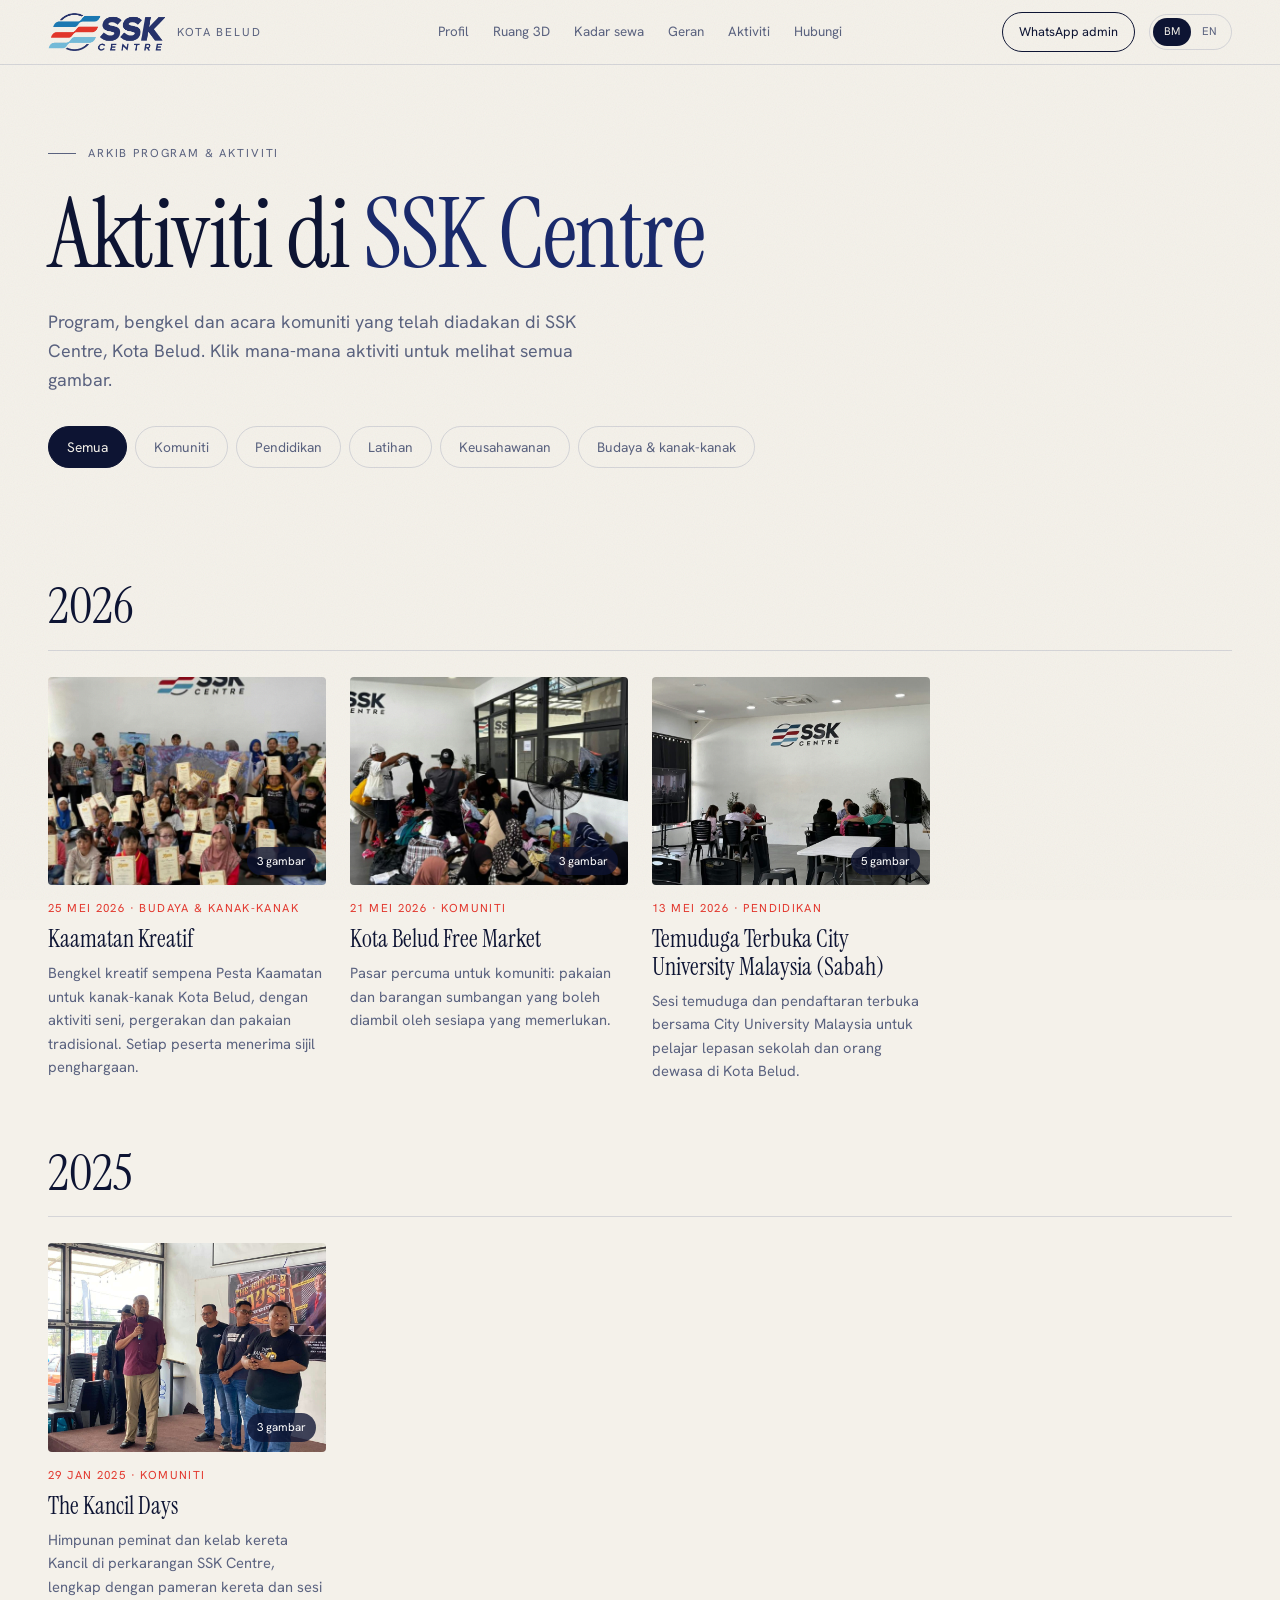
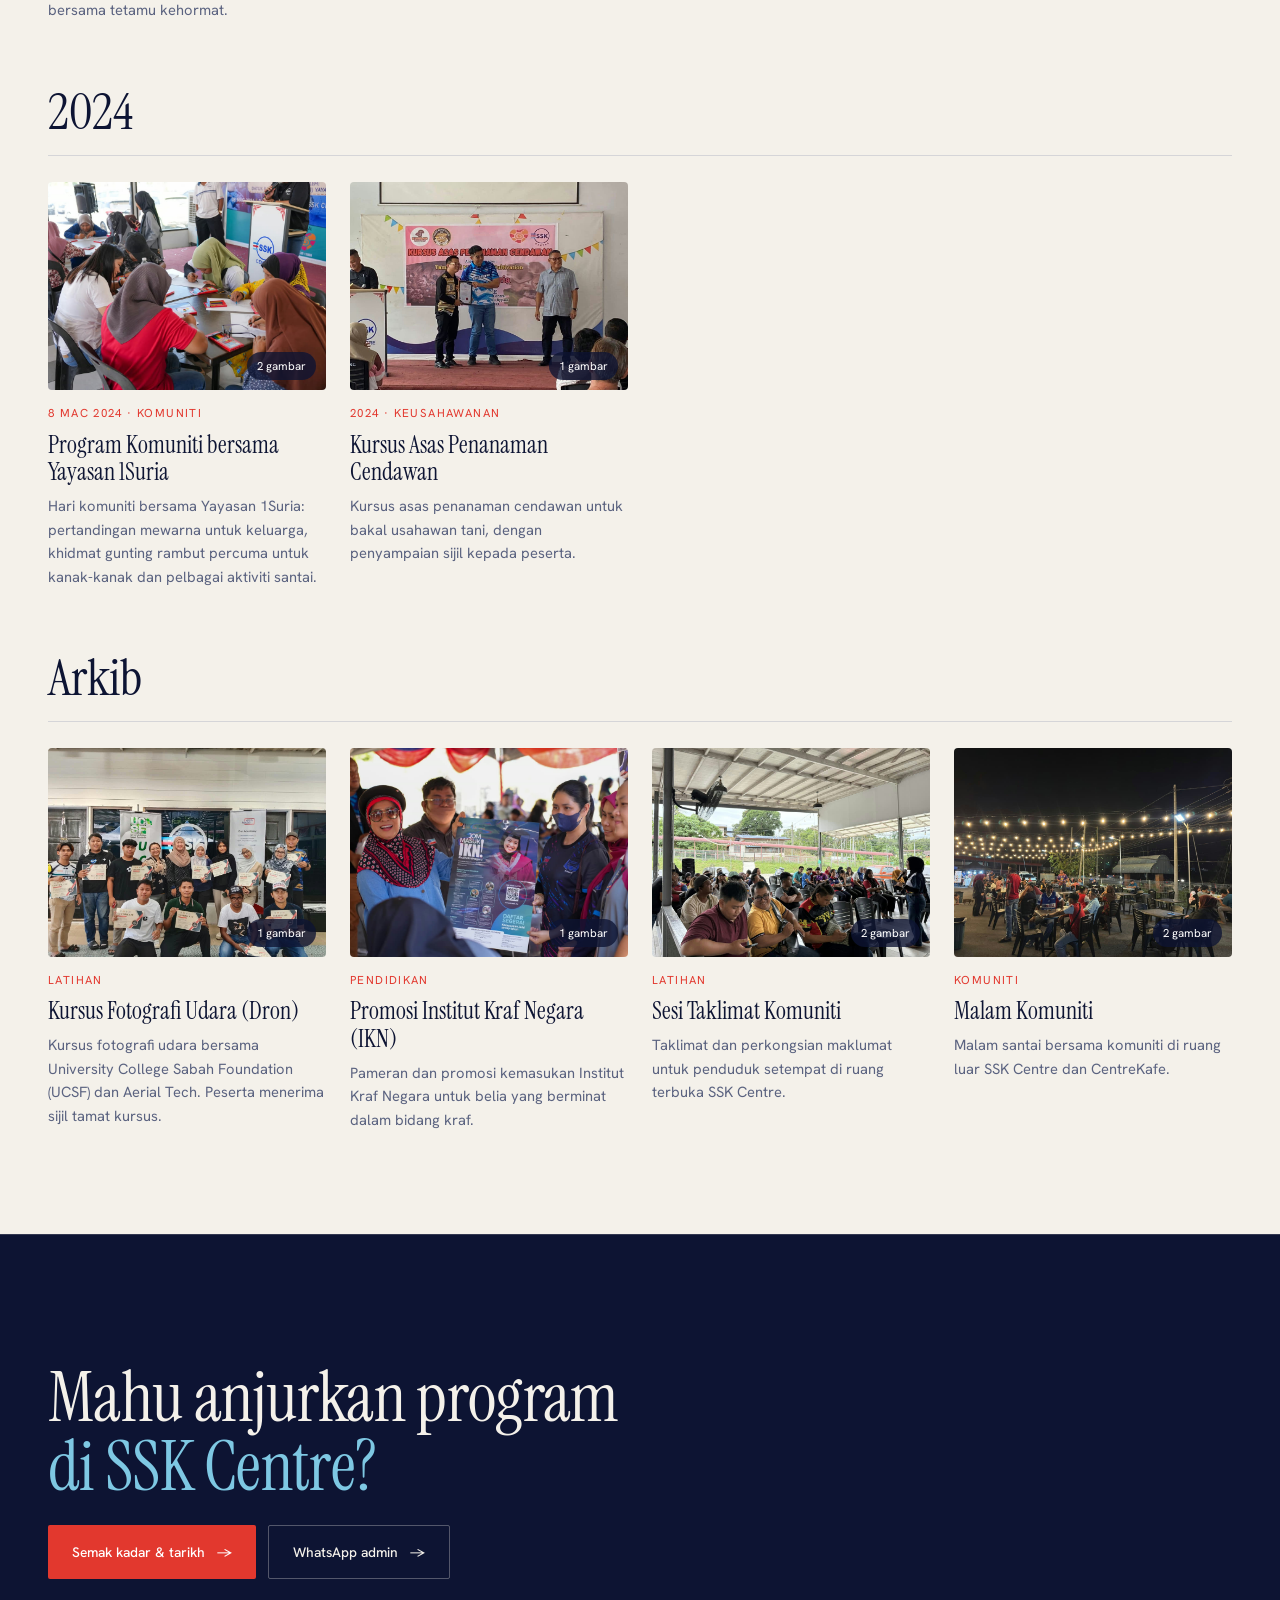
==== aktiviti.html @ 61166146 "Add SSKC profile as main screen and activities page Home page now opens with the SSK Centre profile " ====
<!DOCTYPE html>
<html lang="ms">
<head>
<meta charset="UTF-8">
<meta name="viewport" content="width=device-width, initial-scale=1.0">
<title>Aktiviti | SSK Centre Kota Belud</title>
<meta name="description" content="Program dan aktiviti yang telah diadakan di SSK Centre, Kota Belud: bengkel, kursus, program komuniti, pendidikan dan budaya.">
<link rel="icon" href="assets/logo-ssk-centre.png">
<link rel="preconnect" href="https://fonts.googleapis.com">
<link rel="preconnect" href="https://fonts.gstatic.com" crossorigin>
<link href="https://fonts.googleapis.com/css2?family=Instrument+Serif&family=Hanken+Grotesk:wght@300..700&display=swap" rel="stylesheet">
<link rel="stylesheet" href="css/site.css">
<link rel="stylesheet" href="css/sections.css">
<link rel="stylesheet" href="css/profil.css">
</head>
<body class="page-akt">

<header class="nav solid">
  <a class="brand" href="index.html" aria-label="SSK Centre, Kota Belud">
    <span class="logo-crop logo-ssk"><img src="assets/logo-ssk-centre.png" alt="SSK Centre"></span>
    <span class="brand-sub">Kota Belud</span>
  </a>
  <nav class="nav-links" id="navLinks" aria-label="Utama">
    <a href="index.html#profil" data-i18n="n0">Profil</a>
    <a href="index.html#ruang" data-i18n="n6">Ruang 3D</a>
    <a href="index.html#kadar" data-i18n="n1">Kadar sewa</a>
    <a href="index.html#geran" data-i18n="n2">Geran</a>
    <a href="aktiviti.html" aria-current="page" data-i18n="n7">Aktiviti</a>
    <a href="index.html#hubungi" data-i18n="n5">Hubungi</a>
  </nav>
  <div class="nav-r">
    <button class="menu-btn" id="menuBtn" aria-expanded="false" aria-controls="navLinks" aria-label="Menu"><i></i><i></i></button>
    <a class="nav-cta" href="https://wa.me/601121406450" target="_blank" rel="noopener" data-i18n="navcta">WhatsApp admin</a>
    <div class="lang" role="group" aria-label="Bahasa / Language">
      <button data-lang="ms" aria-pressed="true">BM</button>
      <button data-lang="en" aria-pressed="false">EN</button>
    </div>
  </div>
</header>

<main class="content akt-page">
  <section class="akt-hero">
    <p class="eyebrow" data-i18n="aEye">Arkib program &amp; aktiviti</p>
    <h1 class="pf-title akt-title" data-i18n-html="aH">Aktiviti di <em>SSK Centre</em></h1>
    <p class="pf-lead" data-i18n="aLead">Program, bengkel dan acara komuniti yang telah diadakan di SSK Centre, Kota Belud. Klik mana-mana aktiviti untuk melihat semua gambar.</p>
    <div class="akt-filter" role="group" aria-label="Kategori" id="aktFilter"></div>
  </section>
  <div class="akt-list" id="aktList"></div>
  <section class="sec sec-navy akt-cta">
    <div class="sec-in">
      <h2 class="h2" data-i18n-html="aCtaH">Mahu anjurkan program<br><em>di SSK Centre?</em></h2>
      <div class="btns">
        <a class="btn btn-red" href="index.html#kadar"><span data-i18n="aCta1">Semak kadar &amp; tarikh</span> <span class="arr">→</span></a>
        <a class="btn btn-line" href="https://wa.me/601121406450" target="_blank" rel="noopener"><span data-i18n="navcta">WhatsApp admin</span> <span class="arr">→</span></a>
      </div>
    </div>
  </section>
  <footer class="foot akt-foot">
    <span>© 2026 SSK Centre Kota Belud</span>
    <span data-i18n="footBy">Diuruskan oleh SmartBah Technology Sdn Bhd</span>
  </footer>
</main>

<!-- photo viewer -->
<div class="lb" id="lb" role="dialog" aria-modal="true" aria-label="Gambar aktiviti" hidden>
  <button class="lb-x" id="lbX" aria-label="Tutup">✕</button>
  <button class="lb-nav lb-prev" id="lbPrev" aria-label="Gambar sebelum">←</button>
  <figure>
    <img id="lbImg" alt="">
    <figcaption><b id="lbTitle"></b><span id="lbCount"></span></figcaption>
  </figure>
  <button class="lb-nav lb-next" id="lbNext" aria-label="Gambar seterusnya">→</button>
</div>

<script src="js/aktiviti-data.js"></script>
<script src="js/aktiviti.js"></script>
</body>
</html>
---- css/site.css ----
/* =========================================================
   SSK Centre — scroll tour prototype
   Pattern refs: fizzi-3d-soda (sticky scene + scrubbed scroll),
   basement-scrollytelling (pinned chapters)
   ========================================================= */
:root{
  --_cream:#f4f1ea; --_paper:#faf8f3; --_navy:#1a2a6c; --_night:#0d1433;
  --_sky:#7ec8e3; --_blue:#1e7fc4; --_red:#e2382e; --_ink-soft:#5b6380; --_line:rgba(26,42,108,.14);
  --bg:var(--_cream); --ink:var(--_night); --ink-2:var(--_ink-soft);
  --font-display:'Instrument Serif',Georgia,serif;
  --font-body:'Hanken Grotesk',system-ui,sans-serif;
  --ease:cubic-bezier(0.76,0,0.24,1);
  --gutter:clamp(1rem,4vw,3rem);
}
*{margin:0;padding:0;box-sizing:border-box}
html{background:var(--bg)}
body{background:var(--bg);color:var(--ink);font-family:var(--font-body);line-height:1.6;overflow-x:hidden;-webkit-font-smoothing:antialiased;transition:color .6s var(--ease)}
body.night{--ink:var(--_cream);--ink-2:rgba(244,241,234,.62);--_line:rgba(244,241,234,.16)}
a{color:inherit;text-decoration:none}
em,i,cite,var,dfn{font-style:normal}
button{font:inherit;cursor:pointer;background:none;border:none;color:inherit}
:focus-visible{outline:2px solid var(--_sky);outline-offset:3px}
body::after{content:'';position:fixed;inset:0;pointer-events:none;z-index:40;opacity:.06;mix-blend-mode:multiply;
  background-image:url("data:image/svg+xml,%3Csvg xmlns='http://www.w3.org/2000/svg' width='160' height='160'%3E%3Cfilter id='n'%3E%3CfeTurbulence type='fractalNoise' baseFrequency='.9' numOctaves='2' stitchTiles='stitch'/%3E%3C/filter%3E%3Crect width='100%25' height='100%25' filter='url(%23n)'/%3E%3C/svg%3E")}

/* ---------- NAV ---------- */
.nav{position:fixed;top:0;left:0;right:0;z-index:30;display:flex;align-items:center;justify-content:space-between;padding:20px var(--gutter)}
.brand{display:flex;align-items:center;gap:12px}
.logo-crop{display:inline-block;overflow:hidden;position:relative;vertical-align:middle}
.logo-crop img{position:absolute;max-width:none;mix-blend-mode:multiply}
.logo-ssk{height:38px;width:117px}.logo-ssk img{width:130px;left:-8.5px;top:-29px}
.logo-kafe{height:44px;width:224px}.logo-kafe img{width:240px;left:-9.2px;top:-51.6px}
body.night .logo-ssk img{mix-blend-mode:normal;filter:brightness(0) invert(1)}
.brand-sub{font-size:.72rem;letter-spacing:.16em;text-transform:uppercase;color:var(--ink-2)}
.nav-r{display:flex;gap:14px;align-items:center}
.lang{display:flex;border:1px solid var(--_line);border-radius:99px;padding:3px;font-size:.7rem;letter-spacing:.1em}
.lang button{padding:5px 11px;border-radius:99px;color:var(--ink-2);transition:all .3s var(--ease)}
.lang button[aria-pressed="true"]{background:var(--ink);color:var(--bg)}
.nav-cta{font-size:.8rem;padding:9px 16px;border:1px solid var(--ink);border-radius:99px;transition:background .3s var(--ease),color .3s var(--ease)}
.nav-cta:hover{background:var(--ink);color:var(--bg)}

/* ---------- FIXED STAGE ---------- */
#stage{position:fixed;top:0;left:0;right:0;height:100vh;height:100lvh;z-index:1;contain:strict}
#scene{width:100%;height:100%;display:block}
.tip{position:fixed;z-index:5;pointer-events:none;transform:translate(-50%,-100%);background:var(--_night);color:var(--_cream);padding:6px 11px 7px;border-radius:2px;white-space:nowrap;opacity:0;transition:opacity .3s var(--ease);font-size:.95rem;font-family:var(--font-display)}
.tip.on{opacity:1}

/* brand ribbons (the three bands of the SSK logo) */
.ribbons{position:fixed;left:0;right:0;top:50%;transform:translateY(-50%);z-index:0;width:100%;height:60vh;pointer-events:none}
.ribbons path{fill:none;stroke-width:46;stroke-linecap:round;stroke-dasharray:3200;stroke-dashoffset:3200;animation:draw 2.4s var(--ease) forwards}
.ribbons path:nth-child(2){animation-delay:.15s}.ribbons path:nth-child(3){animation-delay:.3s}
@keyframes draw{to{stroke-dashoffset:0}}

/* ---------- RAIL ---------- */
.rail{position:fixed;left:var(--gutter);top:50%;transform:translateY(-50%);z-index:20;list-style:none;display:flex;flex-direction:column;gap:12px;font-size:.7rem;letter-spacing:.14em;text-transform:uppercase;color:var(--ink-2)}
.rail li{display:flex;align-items:center;gap:10px;opacity:.45;transition:opacity .4s var(--ease)}
.rail li::before{content:'';width:14px;height:1px;background:currentColor;transition:width .5s var(--ease)}
.rail li.on{opacity:1;color:var(--ink)}
.rail li.on::before{width:34px}
.rail{transition:opacity .5s var(--ease)}body.night .rail{opacity:0}

/* ---------- CHAPTERS ---------- */
main{position:relative;z-index:10}
.ch{position:relative}
.pin{position:sticky;top:0;height:100vh;height:100svh;overflow:hidden;pointer-events:none}
.pin a,.pin button{pointer-events:auto}

/* intro */
.intro{height:170vh}
.intro .pin{display:flex;flex-direction:column;justify-content:flex-end;padding:0 var(--gutter) 7vh}
.mega{font-family:var(--font-display);font-weight:400;line-height:1;letter-spacing:-.015em;font-size:clamp(3rem,9vw,9.5rem);white-space:nowrap}
.mega .w{display:inline-block;overflow:hidden;vertical-align:bottom;padding:.06em .04em .1em;margin:-.06em -.04em -.1em}
.mega .w span{display:inline-block;transform:translateY(105%);transition:transform 1.4s var(--ease)}
.loaded .mega .w span{transform:none}
.mega .w:nth-child(2) span{transition-delay:.1s}
.mega em{font-style:normal;color:var(--_navy)}
.intro-row{display:flex;justify-content:space-between;align-items:flex-end;gap:2rem;margin-top:2.4rem;opacity:0;transform:translateY(16px);transition:opacity 1s var(--ease) .5s,transform 1s var(--ease) .5s}
.loaded .intro-row{opacity:1;transform:none}
.intro-row p{max-width:28rem;color:var(--ink-2);font-size:1.02rem}
.cue{display:flex;align-items:center;gap:12px;font-size:.72rem;letter-spacing:.16em;text-transform:uppercase;color:var(--ink-2)}
.cue i{display:block;width:1px;height:48px;background:var(--ink-2);transform-origin:top;animation:cue 2.2s var(--ease) infinite}
@keyframes cue{0%{transform:scaleY(0)}50%{transform:scaleY(1);transform-origin:top}51%{transform-origin:bottom}100%{transform:scaleY(0);transform-origin:bottom}}

/* room chapters */
.room{height:260vh}
.room .pin::before,.more .pin::before{content:"";position:absolute;top:0;bottom:0;right:0;width:56%;background:linear-gradient(to right,transparent,var(--bg) 34%);opacity:var(--in,0)}
.panel{position:absolute;z-index:2;right:var(--gutter);top:50%;width:min(36rem,42vw);transform:translateY(calc(-50% + (1 - var(--in,0)) * 60px));opacity:var(--in,0)}
.idx{font-size:.74rem;letter-spacing:.18em;text-transform:uppercase;color:var(--ink-2);display:flex;gap:14px;align-items:center;margin-bottom:18px}
.idx b{font-weight:500;color:var(--_red)}
.panel h2{font-family:var(--font-display);font-weight:400;font-size:clamp(3rem,6.2vw,6.4rem);line-height:.98;letter-spacing:-.01em;margin-bottom:22px}
.panel h2 em{font-style:normal;color:var(--_navy)}
.facts{display:flex;gap:2.4rem;padding:18px 0;border-top:1px solid var(--_line);border-bottom:1px solid var(--_line);margin-bottom:20px}
.facts div{font-size:.78rem;color:var(--ink-2);letter-spacing:.04em}
.facts b{display:block;font-family:var(--font-display);font-weight:400;font-size:2.6rem;line-height:1;color:var(--ink);letter-spacing:-.005em}
.panel p{color:var(--ink-2);max-width:30rem;margin-bottom:26px}
.btn{display:inline-flex;align-items:center;gap:12px;padding:15px 24px;border-radius:2px;font-size:.86rem;font-weight:500;transition:background .3s var(--ease),transform .3s var(--ease),color .3s var(--ease)}
.btn-red{background:var(--_red);color:#fff}.btn-red:hover{background:var(--_night);transform:translateY(-1px)}
.btn-line{border:1px solid var(--_line);color:var(--ink)}.btn-line:hover{border-color:var(--ink)}
.btn .arr{transition:transform .3s var(--ease)}.btn:hover .arr{transform:translateX(4px)}
.btns{display:flex;gap:12px;flex-wrap:wrap}
/* huge ghost numeral behind each room panel */
.ghost{position:absolute;left:var(--gutter);bottom:-4vh;font-family:var(--font-display);font-size:clamp(12rem,34vw,34rem);line-height:.9;color:transparent;-webkit-text-stroke:1px var(--_line);opacity:var(--in,0);transform:translateY(calc((1 - var(--in,0)) * 80px))}

/* "dan juga" chapter */
.more{height:300vh}
.more .panel{width:min(30rem,40vw)}
#moreList{list-style:none;border-top:1px solid var(--_line)}
#moreList li{display:flex;justify-content:space-between;align-items:baseline;padding:16px 0;border-bottom:1px solid var(--_line);font-family:var(--font-display);font-size:clamp(1.6rem,2.6vw,2.4rem);line-height:1.1;color:var(--ink-2);transition:color .4s var(--ease),padding .4s var(--ease)}
#moreList li span{font-family:var(--font-body);font-size:.7rem;letter-spacing:.14em;text-transform:uppercase}
#moreList li.on{color:var(--ink);padding-left:14px}

/* final */
.final{height:200vh}
.final .pin{display:flex;flex-direction:column;justify-content:center;align-items:flex-start;padding:0 var(--gutter)}
.final .wrap{opacity:var(--in,0);transform:translateY(calc((1 - var(--in,0)) * 50px));max-width:62rem}
.final h2{font-family:var(--font-display);font-weight:400;font-size:clamp(3.4rem,10vw,10rem);line-height:.96;letter-spacing:-.015em;margin-bottom:34px}
.final h2 em{font-style:normal;color:var(--_sky)}
.final .meta{display:flex;gap:3rem;flex-wrap:wrap;margin-bottom:34px;font-size:.85rem;color:var(--ink-2)}
.final .meta b{display:block;color:var(--ink);font-weight:500;font-size:1rem}
body.night .btn-line{border-color:rgba(244,241,234,.3)}
body.night .btn-red:hover{background:var(--_cream);color:var(--_night)}

/* ---------- DESKTOP: one-screen explorer (no long scroll) ---------- */
.explorer{display:none}
body.explore .explorer{display:block;height:100vh;position:relative}
body.explore .room,body.explore .more,body.explore .rail{display:none}
body.explore .intro,body.explore .final{height:100vh}
.explorer::before{content:'';position:absolute;top:0;bottom:0;right:0;width:56%;background:linear-gradient(to right,transparent,var(--bg) 34%);opacity:var(--in,0)}
.ex-ui{position:absolute;right:var(--gutter);top:52%;width:min(36rem,42vw);z-index:2;opacity:var(--in,0);transform:translateY(calc(-50% + (1 - var(--in,0)) * 40px))}
.ex-tabs{display:flex;margin-bottom:34px;border-bottom:1px solid var(--_line)}
.ex-tabs button{padding:10px 14px 12px;font-size:.8rem;letter-spacing:.04em;color:var(--ink-2);border-bottom:2px solid transparent;margin-bottom:-1px;transition:color .3s var(--ease),border-color .3s var(--ease)}
.ex-tabs button:hover{color:var(--ink)}
.ex-tabs button.on{color:var(--ink);border-bottom-color:var(--_red)}
.ex-panels .panel{position:relative;right:auto;top:auto;width:auto;transform:none;opacity:1;display:none}
.ex-panels .panel.show{display:block;animation:panelIn .7s var(--ease)}
@keyframes panelIn{from{opacity:0;transform:translateY(18px)}}
.ex-panels #moreList li{cursor:pointer}
.ex-panels #moreList li:hover{color:var(--ink)}
.ex-nav{display:flex;align-items:center;gap:12px;margin-top:30px;font-size:.74rem;letter-spacing:.14em;color:var(--ink-2)}
.ex-nav button{width:46px;height:46px;border:1px solid var(--_line);border-radius:50%;display:grid;place-items:center;font-size:1rem;transition:border-color .3s var(--ease),background .3s var(--ease),color .3s var(--ease)}
.ex-nav button:hover{border-color:var(--ink);background:var(--ink);color:var(--bg)}
.ex-hint{margin-left:auto;text-transform:uppercase}
body.pointing{cursor:pointer}

/* ---------- AVAILABILITY CALENDAR ---------- */
.cal{position:fixed;inset:0;z-index:80;display:flex;justify-content:flex-end;visibility:hidden}
.cal.open{visibility:visible}
.cal-scrim{position:absolute;inset:0;background:rgba(13,20,51,.42);opacity:0;transition:opacity .5s var(--ease)}
.cal.open .cal-scrim{opacity:1}
.cal-sheet{position:relative;width:min(30rem,100%);height:100%;overflow-y:auto;background:var(--_paper);color:var(--_night);padding:28px clamp(18px,3vw,34px) 34px;transform:translateX(100%);transition:transform .6s var(--ease);display:flex;flex-direction:column;gap:22px;--ink:var(--_night);--ink-2:var(--_ink-soft);--_line:rgba(26,42,108,.14)}
.cal.open .cal-sheet{transform:none}
.cal-top{display:flex;justify-content:space-between;align-items:flex-start;gap:1rem}
.cal-eye{font-size:.7rem;letter-spacing:.16em;text-transform:uppercase;color:var(--_ink-soft);margin-bottom:6px}
.cal h3{font-family:var(--font-display);font-weight:400;font-size:2.4rem;line-height:1;letter-spacing:-.005em}
.cal-x{width:42px;height:42px;border:1px solid var(--_line);border-radius:50%;font-size:1.2rem;flex:none}
.cal-x:hover{background:var(--_night);color:var(--_paper)}
.cal-rooms{display:grid;grid-template-columns:1fr 1fr;border:1px solid var(--_line);border-radius:2px}
.cal-rooms button{padding:11px;font-size:.84rem;color:var(--_ink-soft);transition:background .3s var(--ease),color .3s var(--ease)}
.cal-rooms button[aria-pressed="true"]{background:var(--_night);color:var(--_paper)}
.cal-month{display:flex;align-items:center;justify-content:space-between}
.cal-month b{font-family:var(--font-display);font-weight:400;font-size:1.5rem}
.cal-month button{width:38px;height:38px;border:1px solid var(--_line);border-radius:50%}
.cal-month button:disabled{opacity:.3;cursor:default}
.cal-grid{display:grid;grid-template-columns:repeat(7,1fr);gap:4px}
.cal-grid .wd{font-size:.66rem;letter-spacing:.1em;text-transform:uppercase;color:var(--_ink-soft);text-align:center;padding-bottom:4px}
.day{position:relative;aspect-ratio:1;border-radius:2px;font-size:.88rem;display:grid;place-items:center;border:1px solid transparent;transition:border-color .2s var(--ease),background .2s var(--ease)}
.day::after{content:'';position:absolute;bottom:6px;left:50%;width:6px;height:6px;border-radius:50%;transform:translateX(-50%)}
.day.free{background:#eaf5ea}.day.free::after{background:#3f9b5a}
.day.part{background:#fbf1dc}.day.part::after{background:#d39a2c}
.day.full{background:#f6e1df;color:#9b4a44;text-decoration:line-through}.day.full::after{background:var(--_red)}
.day.closed,.day.past{color:#b8b5ae;cursor:default}
.day.free:hover,.day.part:hover{border-color:var(--_night)}
.day.sel{background:var(--_night)!important;color:var(--_paper)!important}
.day.today{font-weight:600}
.cal-legend{display:flex;flex-wrap:wrap;gap:6px 16px;font-size:.74rem;color:var(--_ink-soft)}
.cal-legend span{display:flex;align-items:center;gap:6px}
.cal-legend i{width:8px;height:8px;border-radius:50%}
.slots{border-top:1px solid var(--_line);padding-top:18px}
.slots-date{font-family:var(--font-display);font-size:1.35rem;margin-bottom:12px}
.slots-hint{font-size:.85rem;color:var(--_ink-soft)}
.slot{display:flex;width:100%;justify-content:space-between;align-items:center;padding:14px 16px;border:1px solid var(--_line);border-radius:2px;margin-bottom:8px;font-size:.9rem;text-align:left;transition:border-color .2s var(--ease),background .2s var(--ease)}
.slot small{font-size:.72rem;letter-spacing:.08em;text-transform:uppercase}
.slot.ok small{color:#3f9b5a}.slot.taken{opacity:.5;cursor:not-allowed;text-decoration:line-through}.slot.taken small{color:var(--_red)}
.slot.ok:hover{border-color:var(--_night)}
.slot.on{background:var(--_night);color:var(--_paper);border-color:var(--_night)}.slot.on small{color:var(--_sky)}
.cal-cta{margin-top:auto;display:flex;flex-direction:column;gap:10px}
.cal-cta .btn{justify-content:center}
.cal-cta .btn[aria-disabled="true"]{opacity:.4;pointer-events:none}
.cal-note{font-size:.74rem;color:var(--_ink-soft);line-height:1.5}
.cal-demo{background:#fbf1dc;border-radius:2px;padding:8px 12px;font-size:.74rem;color:#7a5a17}
@media (max-width:900px){.cal{align-items:flex-end}.cal-sheet{height:auto;max-height:92svh;width:100%;transform:translateY(100%);border-radius:14px 14px 0 0}}

.proto{position:fixed;right:14px;bottom:14px;z-index:60;background:var(--_night);color:var(--_cream);font-size:.68rem;letter-spacing:.06em;padding:7px 12px;border-radius:99px;opacity:.8}

/* ---------- MOBILE ---------- */
@media (max-width:900px){
  .rail,.nav-cta{display:none}
  .room .pin::before,.more .pin::before{display:none}
  .mega{font-size:clamp(3.6rem,19vw,8rem)}
  .intro-row{flex-direction:column;align-items:flex-start;gap:1.2rem}
  .panel,.more .panel{left:var(--gutter);right:var(--gutter);width:auto;top:auto;bottom:4vh;transform:translateY(calc((1 - var(--in,0)) * 40px))}
  .panel::before{content:'';position:absolute;inset:-60px calc(-1 * var(--gutter)) -6vh;background:linear-gradient(to top,var(--bg) 62%,transparent);z-index:-1}
  .panel h2{font-size:clamp(2.6rem,12vw,4rem);margin-bottom:14px}
  .facts{gap:1.6rem;padding:12px 0;margin-bottom:14px}.facts b{font-size:2rem}
  .panel p{font-size:.92rem;margin-bottom:18px}
  .ghost{display:none}
  #moreList li{font-size:1.5rem;padding:11px 0}
  .logo-kafe{height:33px;width:168px}.logo-kafe img{width:180px;left:-6.9px;top:-38.7px}
}
@media (prefers-reduced-motion:reduce){*{animation:none!important;transition-duration:.01ms!important}.ribbons path{stroke-dashoffset:0}}
---- css/sections.css ----
/* =========================================================
   FULL SITE: nav, content sections, chatbot, footer
   (loaded after site.css)
   ========================================================= */
.nav{transition:background .4s var(--ease),border-color .4s var(--ease),padding .4s var(--ease);border-bottom:1px solid transparent}
.nav.solid{background:var(--bg);border-bottom-color:var(--_line);padding-top:12px;padding-bottom:12px}
.nav-links{display:flex;gap:24px;font-size:.84rem}
.nav-links a{color:var(--ink-2);position:relative;padding:4px 0;transition:color .3s var(--ease)}
.nav-links a::after{content:'';position:absolute;left:0;bottom:0;width:100%;height:1px;background:currentColor;transform:scaleX(0);transform-origin:right;transition:transform .45s var(--ease)}
.nav-links a:hover{color:var(--ink)}
.nav-links a:hover::after{transform:scaleX(1);transform-origin:left}
.menu-btn{display:none;width:42px;height:42px;border:1px solid var(--_line);border-radius:50%;position:relative}
.menu-btn i{position:absolute;left:12px;right:12px;height:1.5px;background:var(--ink);transition:transform .4s var(--ease)}
.menu-btn i:first-child{top:16px}
.menu-btn i:last-child{top:24px}
.menu-open .menu-btn i:first-child{transform:translateY(4px) rotate(45deg)}
.menu-open .menu-btn i:last-child{transform:translateY(-4px) rotate(-45deg)}
.sr{position:absolute;width:1px;height:1px;overflow:hidden;clip:rect(0 0 0 0)}
.proto{display:none}

/* content is opaque and always "day" coloured, even while the page turns to night */
.content{position:relative;z-index:12;background:var(--_cream);color:var(--_night);--ink:var(--_night);--ink-2:var(--_ink-soft);--_line:rgba(26,42,108,.14);--bg:var(--_cream)}
.sec{padding:clamp(4.5rem,10vw,8rem) var(--gutter);border-top:1px solid var(--_line)}
.sec-soft{background:#efebe2}
.sec-navy{background:var(--_night);color:var(--_cream);--ink:var(--_cream);--ink-2:rgba(244,241,234,.62);--_line:rgba(244,241,234,.16)}
.sec-in{max-width:80rem;margin:0 auto}
.split{display:grid;grid-template-columns:minmax(0,.9fr) minmax(0,1.1fr);gap:clamp(2rem,6vw,6rem);align-items:start}
.sec-head{display:flex;justify-content:space-between;align-items:flex-end;gap:2rem;margin-bottom:2.4rem;flex-wrap:wrap}
.eyebrow{font-size:.72rem;letter-spacing:.16em;text-transform:uppercase;color:var(--ink-2);display:flex;align-items:center;gap:12px;margin-bottom:22px}
.eyebrow::before{content:'';width:28px;height:1px;background:currentColor}
.sec-navy .eyebrow{color:var(--_sky)}
.h2{font-family:var(--font-display);font-weight:400;font-size:clamp(2.6rem,5.4vw,5rem);line-height:1;letter-spacing:-.01em;margin-bottom:24px}
.h2 em{font-style:normal;color:var(--_navy)}
.sec-navy .h2 em{color:var(--_sky)}
.lead{color:var(--ink-2);max-width:32rem;margin-bottom:28px;font-size:1.02rem}
.fine{font-size:.76rem;color:var(--ink-2);margin-top:18px;max-width:40rem;line-height:1.55}

/* rates */
.seg{display:inline-flex;flex-wrap:wrap;border:1px solid var(--_line);border-radius:99px;padding:4px;margin-bottom:22px}
.seg button{padding:9px 18px;border-radius:99px;font-size:.84rem;color:var(--ink-2);transition:background .3s var(--ease),color .3s var(--ease)}
.seg button[aria-selected="true"]{background:var(--_night);color:var(--_cream)}
.rate-note{font-size:.86rem;color:var(--ink-2);margin-bottom:10px}
.rate-table table{width:100%;border-collapse:collapse}
.rate-table th,.rate-table td{text-align:left;padding:18px 10px;border-bottom:1px solid var(--_line);font-weight:400}
.rate-table thead th{font-size:.7rem;letter-spacing:.12em;text-transform:uppercase;color:var(--ink-2);padding-top:6px}
.rate-table tbody th{font-family:var(--font-display);font-size:1.45rem;line-height:1.1}
.rate-table tbody th small{display:block;font-family:var(--font-body);font-size:.72rem;color:var(--ink-2);margin-top:3px}
.rate-table td{font-family:var(--font-display);font-size:1.6rem;letter-spacing:-.01em}
.rate-table td:last-child{color:var(--ink-2);font-size:1.25rem}

/* quiz */
.quiz{border:1px solid var(--_line);padding:clamp(22px,3vw,36px);min-height:360px}
.q-bar{height:2px;background:var(--_line);margin-bottom:24px}
.q-bar i{display:block;height:100%;background:linear-gradient(90deg,var(--_sky),var(--_red));transition:width .5s var(--ease)}
.q-count{font-size:.72rem;letter-spacing:.14em;text-transform:uppercase;color:var(--_sky);margin-bottom:12px}
.q-q{font-family:var(--font-display);font-weight:400;font-size:clamp(1.7rem,2.6vw,2.3rem);line-height:1.1;margin-bottom:22px}
.q-ans{display:grid;gap:8px}
.q-ans button{display:flex;justify-content:space-between;align-items:center;text-align:left;padding:15px 18px;border:1px solid var(--_line);font-size:.95rem;transition:border-color .25s var(--ease),background .25s var(--ease),padding .25s var(--ease)}
.q-ans button span{opacity:0;transition:opacity .25s var(--ease)}
.q-ans button:hover{border-color:var(--_sky);background:rgba(126,200,227,.08);padding-left:24px}
.q-ans button:hover span{opacity:1}
.q-back{margin-top:16px;font-size:.82rem;color:var(--ink-2)}
.q-recs{list-style:none;display:grid;gap:10px;margin-bottom:22px}
.q-recs a{display:block;padding:14px 16px;border-left:2px solid var(--_sky);background:rgba(244,241,234,.05);transition:background .25s var(--ease)}
.q-recs a:hover{background:rgba(244,241,234,.1)}
.q-recs b{display:block;font-family:var(--font-display);font-weight:400;font-size:1.25rem}
.q-recs span{font-size:.86rem;color:var(--ink-2)}
.sec-navy .btn-line{border-color:rgba(244,241,234,.3);color:var(--_cream)}

/* opportunities */
.search input{width:min(22rem,80vw);padding:13px 16px;border:1px solid var(--_line);border-radius:99px;background:transparent;font:inherit;color:var(--ink)}
.search input:focus{outline:none;border-color:var(--ink)}
.tabs{display:flex;gap:4px;border-bottom:1px solid var(--_line);margin-bottom:18px;overflow-x:auto;scrollbar-width:none}
.tabs button{padding:12px 16px;font-size:.9rem;color:var(--ink-2);border-bottom:2px solid transparent;margin-bottom:-1px;white-space:nowrap}
.tabs button small{font-size:.7rem;opacity:.6}
.tabs button[aria-selected="true"]{color:var(--ink);border-bottom-color:var(--_red)}
.chips{display:flex;flex-wrap:wrap;gap:8px;margin-bottom:26px}
.chips:empty{display:none}
.chips button{padding:7px 14px;border:1px solid var(--_line);border-radius:99px;font-size:.78rem;color:var(--ink-2);transition:all .25s var(--ease)}
.chips button[aria-pressed="true"],.chips button:hover{background:var(--_night);color:var(--_cream);border-color:var(--_night)}
.cards{display:grid;grid-template-columns:repeat(auto-fill,minmax(270px,1fr));gap:1px;background:var(--_line);border:1px solid var(--_line)}
.card{background:var(--_cream);padding:24px 22px;display:flex;flex-direction:column;gap:8px;transition:background .3s var(--ease)}
.card:hover{background:#fbf9f4}
.card-ag{font-size:.68rem;letter-spacing:.14em;text-transform:uppercase;color:var(--_blue)}
.card h3{font-family:var(--font-display);font-weight:400;font-size:1.45rem;line-height:1.1}
.card-amt{font-family:var(--font-display);font-size:1.4rem;color:var(--_red)}
.card p{font-size:.88rem;color:var(--ink-2);flex:1}
.card-meta{font-size:.76rem;color:var(--ink-2);border-top:1px solid var(--_line);padding-top:10px}
.card a{font-size:.8rem;font-weight:500;color:var(--_navy);margin-top:4px}
.empty{padding:40px;text-align:center;color:var(--ink-2);border:1px dashed var(--_line)}

/* membership */
.tiers{display:grid;grid-template-columns:repeat(3,1fr);gap:18px;align-items:stretch}
.tier{background:var(--_cream);border:1px solid var(--_line);padding:30px 26px;display:flex;flex-direction:column}
.tier.pop{background:var(--_night);color:var(--_cream);--ink:var(--_cream);--ink-2:rgba(244,241,234,.62);--_line:rgba(244,241,234,.16);transform:translateY(-10px)}
.tier-tag{font-size:.7rem;letter-spacing:.14em;text-transform:uppercase;color:var(--ink-2);margin-bottom:10px}
.tier.pop .tier-tag{color:var(--_sky)}
.tier h3{font-family:var(--font-display);font-weight:400;font-size:2rem;line-height:1}
.tier h3 span{font-style:normal;color:var(--ink-2)}
.tier-price{font-family:var(--font-display);font-size:3.2rem;line-height:1;margin:18px 0 20px;letter-spacing:-.005em}
.tier-price small{font-family:var(--font-body);font-size:.85rem;color:var(--ink-2);letter-spacing:0}
.tier ul{list-style:none;margin-bottom:24px;flex:1}
.tier li{padding:10px 0;border-top:1px solid var(--_line);font-size:.9rem;color:var(--ink-2)}
.tier .btn{justify-content:center}
.tier.pop .btn-red:hover{background:var(--_cream);color:var(--_night)}
.tiers-fine{grid-column:1/-1;margin-top:6px}

/* events + vendors */
.events{list-style:none;border-top:1px solid var(--_line)}
.events li{display:flex;gap:22px;padding:20px 0;border-bottom:1px solid var(--_line)}
.events time{font-size:.72rem;letter-spacing:.12em;text-transform:uppercase;color:var(--ink-2);text-align:center;min-width:52px}
.events time b{display:block;font-family:var(--font-display);font-weight:400;font-size:2.4rem;line-height:1;color:var(--_red);letter-spacing:0}
.events h3{font-family:var(--font-display);font-weight:400;font-size:1.5rem}
.events p{font-size:.88rem;color:var(--ink-2)}
.vendors{list-style:none;border-top:1px solid var(--_line)}
.vendors li{display:flex;align-items:center;gap:16px;padding:18px 0;border-bottom:1px solid var(--_line)}
.v-i{width:46px;height:46px;border-radius:50%;background:var(--_night);color:var(--_cream);display:grid;place-items:center;font-family:var(--font-display);font-size:1.1rem;flex:none}
.vendors li div{flex:1}
.vendors b{display:block;font-family:var(--font-display);font-weight:400;font-size:1.3rem}
.vendors li div span{font-size:.84rem;color:var(--ink-2)}
.vendors em{font-style:normal;font-size:.68rem;letter-spacing:.12em;text-transform:uppercase;color:var(--ink-2)}
.v-add .v-i{background:var(--_red)}
.v-add a{font-size:.82rem;font-weight:500;color:var(--_navy)}

/* faq */
.faq details{border-bottom:1px solid var(--_line)}
.faq details:first-child{border-top:1px solid var(--_line)}
.faq summary{list-style:none;cursor:pointer;display:flex;justify-content:space-between;gap:1rem;align-items:center;padding:22px 0;font-family:var(--font-display);font-size:clamp(1.25rem,1.8vw,1.55rem);line-height:1.2}
.faq summary::-webkit-details-marker{display:none}
.faq summary i{width:30px;height:30px;border:1px solid var(--_line);border-radius:50%;position:relative;flex:none;transition:transform .4s var(--ease),background .3s var(--ease)}
.faq summary i::before,.faq summary i::after{content:'';position:absolute;left:50%;top:50%;width:10px;height:1.5px;background:var(--ink);transform:translate(-50%,-50%)}
.faq summary i::after{transform:translate(-50%,-50%) rotate(90deg)}
.faq details[open] summary i{transform:rotate(45deg);background:var(--_red);border-color:var(--_red)}
.faq details[open] summary i::before,.faq details[open] summary i::after{background:#fff}
.faq details div{padding:0 0 22px;color:var(--ink-2);max-width:42rem;font-size:.95rem}
.faq b{color:var(--ink);font-weight:500}

/* contact */
.info{display:grid;gap:18px;margin-top:10px}
.info dt{font-size:.7rem;letter-spacing:.14em;text-transform:uppercase;color:var(--ink-2);margin-bottom:3px}
.info dd{font-family:var(--font-display);font-size:1.35rem}
.info a{border-bottom:1px solid var(--_line)}
.form{display:grid;gap:14px}
.form .row2{display:grid;grid-template-columns:1fr 1fr;gap:14px}
.form label{display:grid;gap:6px;font-size:.76rem;letter-spacing:.06em;color:var(--ink-2)}
.form input,.form select,.form textarea{font:inherit;font-size:1rem;color:var(--ink);background:transparent;border:0;border-bottom:1px solid var(--_line);padding:10px 0;border-radius:0;resize:vertical}
.form input:focus,.form select:focus,.form textarea:focus{outline:none;border-bottom-color:var(--ink)}
.form .btn{justify-self:start;margin-top:6px}
.form-err{color:var(--_red);font-size:.84rem}

/* footer inside the night section */
.foot{position:absolute;left:var(--gutter);right:calc(var(--gutter) + 64px);bottom:22px;display:flex;justify-content:space-between;gap:1rem;flex-wrap:wrap;font-size:.76rem;color:var(--ink-2);opacity:var(--in,0);pointer-events:auto}
.foot a{border-bottom:1px solid var(--_line)}

/* chatbot */
.chat-toggle{position:fixed;right:18px;bottom:18px;z-index:70;width:56px;height:56px;border-radius:50%;background:var(--_red);display:grid;place-items:center;box-shadow:0 10px 30px rgba(13,20,51,.25);transition:transform .3s var(--ease)}
.chat-toggle:hover{transform:scale(1.06)}
.chat-toggle svg{width:24px;height:24px;fill:#fff}
.chat{position:fixed;right:18px;bottom:86px;z-index:70;width:min(360px,calc(100vw - 36px));max-height:min(520px,calc(100svh - 120px));display:flex;flex-direction:column;background:var(--_paper);color:var(--_night);border-radius:14px;box-shadow:0 24px 60px rgba(13,20,51,.28);overflow:hidden}
.chat[hidden]{display:none}
.chat-head{background:var(--_night);color:var(--_cream);padding:14px 18px}
.chat-head b{display:block;font-family:var(--font-display);font-weight:400;font-size:1.3rem}
.chat-head span{font-size:.74rem;color:var(--_sky)}
.chat-body{padding:16px;overflow-y:auto;display:flex;flex-direction:column;gap:10px}
.msg{max-width:88%;padding:10px 13px;border-radius:12px;font-size:.88rem;line-height:1.5}
.msg.bot{background:#fff;border:1px solid rgba(26,42,108,.12);align-self:flex-start;border-bottom-left-radius:4px}
.msg.me{background:var(--_night);color:var(--_cream);align-self:flex-end;border-bottom-right-radius:4px}
.opts{display:flex;flex-direction:column;gap:6px}
.opts button{text-align:left;padding:9px 12px;border:1px solid rgba(26,42,108,.16);border-radius:8px;font-size:.84rem;background:#fff;transition:background .2s var(--ease),color .2s var(--ease)}
.opts button:hover{background:var(--_night);color:var(--_cream)}

/* ---------- responsive ---------- */
@media (min-width:901px){.nav-links{position:absolute;left:50%;transform:translateX(-50%)}}
@media (max-width:1180px) and (min-width:901px){.nav-links{gap:14px;font-size:.76rem}.brand-sub{display:none}}
@media (max-width:900px){
  .menu-btn{display:block}
  .nav-links{position:fixed;inset:0;z-index:-1;flex-direction:column;justify-content:center;gap:6px;padding:0 var(--gutter);background:var(--_cream);opacity:0;visibility:hidden;transition:opacity .4s var(--ease),visibility .4s}
  .nav-links a{font-family:var(--font-display);font-size:2.2rem;color:var(--_night);padding:6px 0}
  .menu-open .nav-links{opacity:1;visibility:visible}
  .split{grid-template-columns:minmax(0,1fr)}
  .tiers{grid-template-columns:1fr}
  .tier.pop{transform:none}
  .rate-table th,.rate-table td{padding:14px 4px}
  .rate-table thead th{font-size:.6rem;letter-spacing:.06em}
  .rate-table table{table-layout:fixed}
  .rate-table thead th:first-child{width:30%}
  .rate-table td{font-size:1.02rem;white-space:nowrap}
  .rate-table tbody th{font-size:1rem}
  .rate-table td:last-child{font-size:.9rem}
  .form .row2{grid-template-columns:1fr}
  .foot{position:static;margin-top:40px}
  .chat-toggle{right:14px;bottom:14px;width:52px;height:52px}
}
---- css/profil.css ----
/* =========================================================
   Profile block (home page main screen), activity cards,
   activities page and photo viewer. Loaded after sections.css.
   ========================================================= */
body.in-profile .rail{opacity:0;pointer-events:none}

/* ---------- hero ---------- */
.pf-hero{min-height:100vh;min-height:100svh;display:grid;grid-template-columns:minmax(0,1fr) minmax(0,1fr);gap:clamp(2rem,5vw,5rem);align-items:center;padding:clamp(6.5rem,12vh,9rem) var(--gutter) clamp(3rem,7vh,5rem);max-width:90rem;margin:0 auto}
.pf-title{font-family:var(--font-display);font-weight:400;font-size:clamp(4rem,10vw,10.5rem);line-height:.98;letter-spacing:-.015em;margin-bottom:26px;padding-top:.04em}
.pf-title em{font-style:normal;color:var(--_navy)}
.pf-lead{font-size:clamp(1.05rem,1.4vw,1.25rem);line-height:1.6;color:var(--ink-2);max-width:34rem;margin-bottom:32px}
.pf-stats{display:flex;gap:clamp(1.4rem,4vw,3rem);margin-top:44px;padding-top:24px;border-top:1px solid var(--_line);flex-wrap:wrap}
.pf-stats dt{font-family:var(--font-display);font-size:2.6rem;line-height:1;color:var(--_night)}
.pf-stats dd{font-size:.8rem;color:var(--ink-2);margin-top:6px;max-width:9rem}

.pf-mosaic{display:grid;grid-template-columns:1.25fr 1fr;grid-template-rows:1fr 1fr;gap:12px;height:min(72vh,640px)}
.pf-mosaic img{width:100%;height:100%;object-fit:cover;border-radius:4px;display:block;background:#e6e1d6}
.pf-mosaic .m1{grid-row:1 / 3}
.pf-mosaic .m3{object-position:50% 60%}

/* ---------- background ---------- */
.pf-facts{display:grid;gap:0;margin-top:10px;border-top:1px solid var(--_line)}
.pf-facts div{display:flex;justify-content:space-between;gap:1.5rem;padding:14px 0;border-bottom:1px solid var(--_line);font-size:.92rem}
.pf-facts dt{color:var(--ink-2)}
.pf-facts dd{text-align:right;font-weight:500}
.pf-prose p{font-size:1.04rem;line-height:1.75;color:var(--ink-2);margin-bottom:1.1em;max-width:40rem}
.pf-prose p:first-child{font-size:1.2rem;color:var(--ink)}
.pf-areas{list-style:none;display:grid;grid-template-columns:repeat(4,minmax(0,1fr));gap:10px;margin-top:26px}
.pf-areas li{padding:18px 14px;border:1px solid var(--_line);border-radius:4px;font-family:var(--font-display);font-size:1.35rem;text-align:center;background:var(--_paper)}

/* ---------- vision & mission ---------- */
.pf-visi{font-family:var(--font-display);font-weight:400;font-size:clamp(2rem,4.2vw,3.8rem);line-height:1.12;letter-spacing:-.005em;max-width:62rem;margin-bottom:clamp(2.5rem,6vw,4.5rem)}
.pf-misi{list-style:none;counter-reset:m;display:grid;grid-template-columns:repeat(auto-fit,minmax(15rem,1fr));gap:1px;background:rgba(244,241,234,.16);border:1px solid rgba(244,241,234,.16)}
.pf-misi li{counter-increment:m;background:var(--_night);padding:26px 22px 28px;font-size:.98rem;line-height:1.6;color:rgba(244,241,234,.82)}
.pf-misi li::before{content:'0' counter(m);display:block;font-family:var(--font-display);font-size:2rem;color:var(--_sky);margin-bottom:14px;line-height:1}

/* ---------- target groups & objectives ---------- */
.pf-chips{list-style:none;display:flex;flex-wrap:wrap;gap:8px;margin-top:6px}
.pf-chips li{padding:9px 16px;border:1px solid var(--_line);border-radius:99px;font-size:.88rem;background:var(--_paper)}
.pf-obj{list-style:none;counter-reset:o;border-top:1px solid var(--_line)}
.pf-obj li{counter-increment:o;display:grid;grid-template-columns:2.6rem 1fr;gap:12px;padding:16px 0;border-bottom:1px solid var(--_line);font-size:1rem;line-height:1.55}
.pf-obj li::before{content:counter(o);font-family:var(--font-display);font-size:1.5rem;line-height:1.1;color:var(--_red)}

/* ---------- chairman ---------- */
.pf-speech{display:grid;grid-template-columns:minmax(0,22rem) minmax(0,1fr);gap:clamp(2rem,6vw,5rem);align-items:center}
.pf-speech img{width:100%;aspect-ratio:4/5;object-fit:cover;border-radius:4px;display:block;background:#ddd}
.pf-speech blockquote p{font-family:var(--font-display);font-size:clamp(1.35rem,2.1vw,1.85rem);line-height:1.35;margin-bottom:.8em;max-width:46rem}
.pf-speech blockquote p+p{font-family:var(--font-body);font-size:1.02rem;line-height:1.7;color:var(--ink-2)}
.pf-sign{margin-top:24px;display:flex;flex-direction:column;gap:2px}
.pf-sign b{font-weight:600;font-size:1.02rem}
.pf-sign span{font-size:.84rem;color:var(--ink-2)}

/* ---------- organisation chart ---------- */
.pf-org{display:flex;flex-direction:column;align-items:center;gap:28px;margin-top:10px;position:relative}
.org-row{display:flex;justify-content:center;gap:16px;flex-wrap:wrap;width:100%;position:relative}
.org-row+.org-row::before{content:'';position:absolute;top:-28px;left:50%;width:1px;height:28px;background:var(--_line)}
.org-card{flex:0 1 17rem;padding:20px 22px;border:1px solid var(--_line);border-radius:4px;background:var(--_paper);text-align:center}
.org-card span{display:block;font-size:.7rem;letter-spacing:.12em;text-transform:uppercase;color:var(--ink-2);margin-bottom:8px}
.org-card b{font-family:var(--font-display);font-weight:400;font-size:1.35rem;line-height:1.2}
.org-card.lead{background:var(--_night);border-color:var(--_night);color:var(--_cream);flex-basis:22rem}
.org-card.lead span{color:var(--_sky)}

/* ---------- activity cards (home preview + activities page) ---------- */
.akt-grid{display:grid;grid-template-columns:repeat(auto-fill,minmax(17rem,1fr));gap:clamp(14px,2vw,24px)}
.akt-card{display:flex;flex-direction:column;gap:8px;color:inherit;text-align:left;width:100%}
.akt-img{display:block;aspect-ratio:4/3;overflow:hidden;border-radius:4px;background:#e6e1d6;margin-bottom:6px}
.akt-img img{width:100%;height:100%;object-fit:cover;display:block;transition:transform .8s var(--ease)}
.akt-card:hover .akt-img img{transform:scale(1.04)}
.akt-meta{font-size:.72rem;letter-spacing:.12em;text-transform:uppercase;color:var(--_red)}
.akt-card b{font-family:var(--font-display);font-weight:400;font-size:1.5rem;line-height:1.15}
.akt-n{font-size:.8rem;color:var(--ink-2)}

/* ---------- responsive ---------- */
@media (max-width:900px){
  .pf-hero{grid-template-columns:minmax(0,1fr);min-height:0;padding-top:6.5rem}
  .pf-mosaic{height:auto;grid-template-columns:1fr 1fr;grid-template-rows:auto}
  .pf-mosaic .m1{grid-row:auto;grid-column:1 / 3;aspect-ratio:16/10}
  .pf-mosaic .m2,.pf-mosaic .m3{aspect-ratio:1}
  .pf-areas{grid-template-columns:repeat(2,minmax(0,1fr))}
  .pf-speech{grid-template-columns:minmax(0,1fr)}
  .pf-speech img{max-width:16rem}
  .org-card,.org-card.lead{flex-basis:100%}
}
#aktPreview{grid-template-columns:repeat(3,minmax(0,1fr))}
@media (max-width:900px){#aktPreview{grid-template-columns:minmax(0,1fr)}}

/* ---------- activities page ---------- */
.page-akt{background:var(--_cream)}
.akt-page{min-height:100vh}
.akt-hero{padding:clamp(8rem,16vh,11rem) var(--gutter) clamp(2rem,4vw,3rem);max-width:90rem;margin:0 auto}
.akt-title{font-size:clamp(3rem,7.5vw,7.5rem)}
.akt-filter{display:flex;flex-wrap:wrap;gap:8px;margin-top:8px}
.akt-filter button{padding:9px 18px;border:1px solid var(--_line);border-radius:99px;font-size:.86rem;color:var(--ink-2);transition:background .3s var(--ease),color .3s var(--ease),border-color .3s var(--ease)}
.akt-filter button:hover{border-color:var(--ink)}
.akt-filter button[aria-pressed="true"]{background:var(--_night);border-color:var(--_night);color:var(--_cream)}
.akt-list{max-width:90rem;margin:0 auto;padding:0 var(--gutter) clamp(4rem,8vw,7rem)}
.akt-year{padding-top:clamp(2.5rem,5vw,4rem)}
.akt-y{font-family:var(--font-display);font-weight:400;font-size:clamp(2.2rem,4vw,3.4rem);line-height:1;padding-bottom:18px;margin-bottom:26px;border-bottom:1px solid var(--_line)}
.akt-list .akt-card{cursor:pointer;font:inherit;color:inherit;background:none;border:0;padding:0}
.akt-list .akt-card:focus-visible{outline:2px solid var(--_sky);outline-offset:6px;border-radius:4px}
.akt-img{position:relative}
.akt-badge{position:absolute;right:10px;bottom:10px;font-style:normal;font-size:.72rem;padding:5px 10px;border-radius:99px;background:rgba(13,20,51,.78);color:#fff}
.akt-desc{font-size:.92rem;line-height:1.6;color:var(--ink-2)}
.akt-cta .btns{margin-top:8px}
.akt-foot{display:flex;justify-content:space-between;gap:1rem;flex-wrap:wrap;padding:28px var(--gutter);font-size:.8rem;color:var(--ink-2);border-top:1px solid var(--_line);position:static}

/* ---------- photo viewer ---------- */
.lb{position:fixed;inset:0;z-index:60;background:rgba(8,12,32,.94);display:flex;align-items:center;justify-content:center;padding:56px 72px}
.lb[hidden]{display:none}
.lb figure{max-width:100%;max-height:100%;display:flex;flex-direction:column;align-items:center;gap:14px}
.lb img{max-width:min(1100px,100%);max-height:calc(100vh - 150px);object-fit:contain;border-radius:3px;display:block}
.lb figcaption{color:#f4f1ea;text-align:center;display:flex;flex-direction:column;gap:4px}
.lb figcaption b{font-family:var(--font-display);font-weight:400;font-size:1.4rem}
.lb figcaption span{font-size:.8rem;color:rgba(244,241,234,.65)}
.lb-x,.lb-nav{position:absolute;color:#f4f1ea;width:48px;height:48px;border-radius:50%;border:1px solid rgba(244,241,234,.3);font-size:1.1rem;display:grid;place-items:center;transition:background .3s var(--ease)}
.lb-x:hover,.lb-nav:hover{background:rgba(244,241,234,.12)}
.lb-x{top:16px;right:16px}
.lb-prev{left:16px;top:50%;transform:translateY(-50%)}
.lb-next{right:16px;top:50%;transform:translateY(-50%)}
.lb.single .lb-nav{display:none}
@media (max-width:700px){
  .lb{padding:64px 12px 84px}
  .lb-prev,.lb-next{top:auto;bottom:18px;transform:none}
  .lb-prev{left:calc(50% - 60px)}.lb-next{right:calc(50% - 60px)}
}
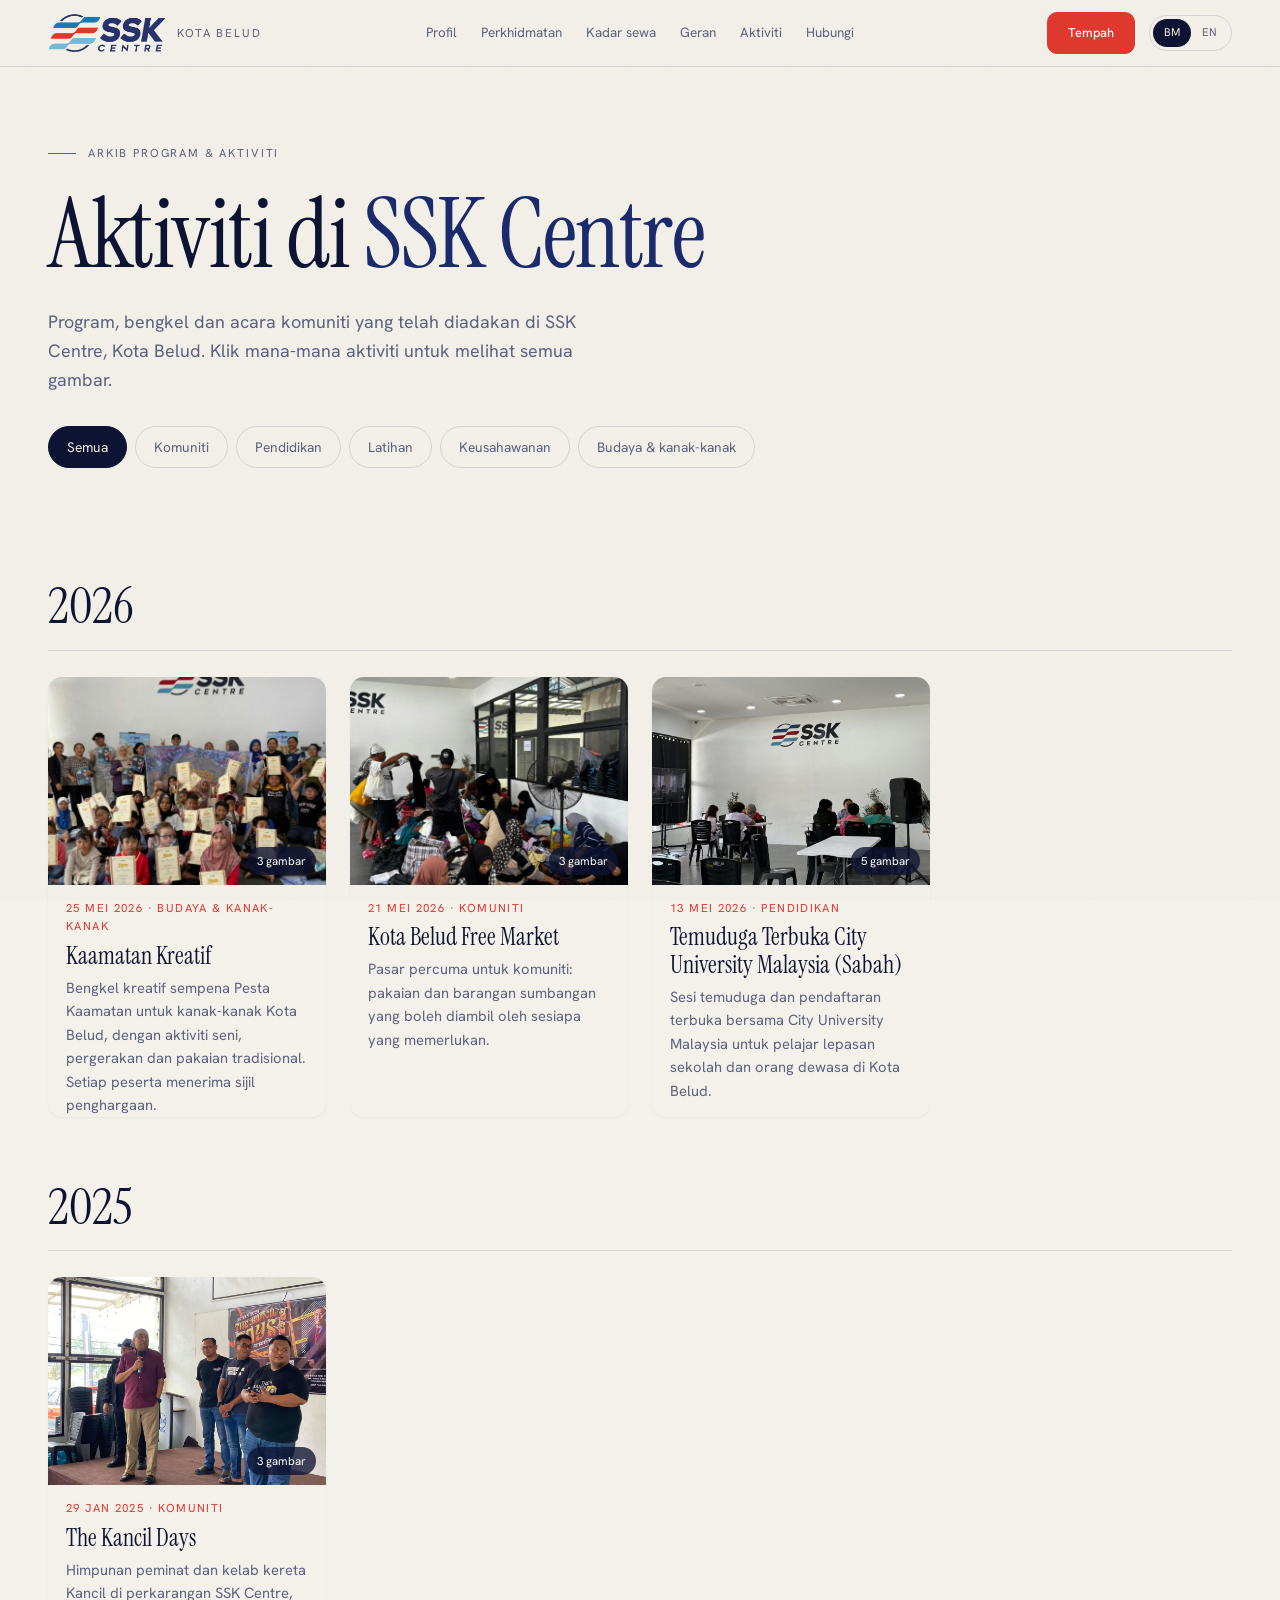
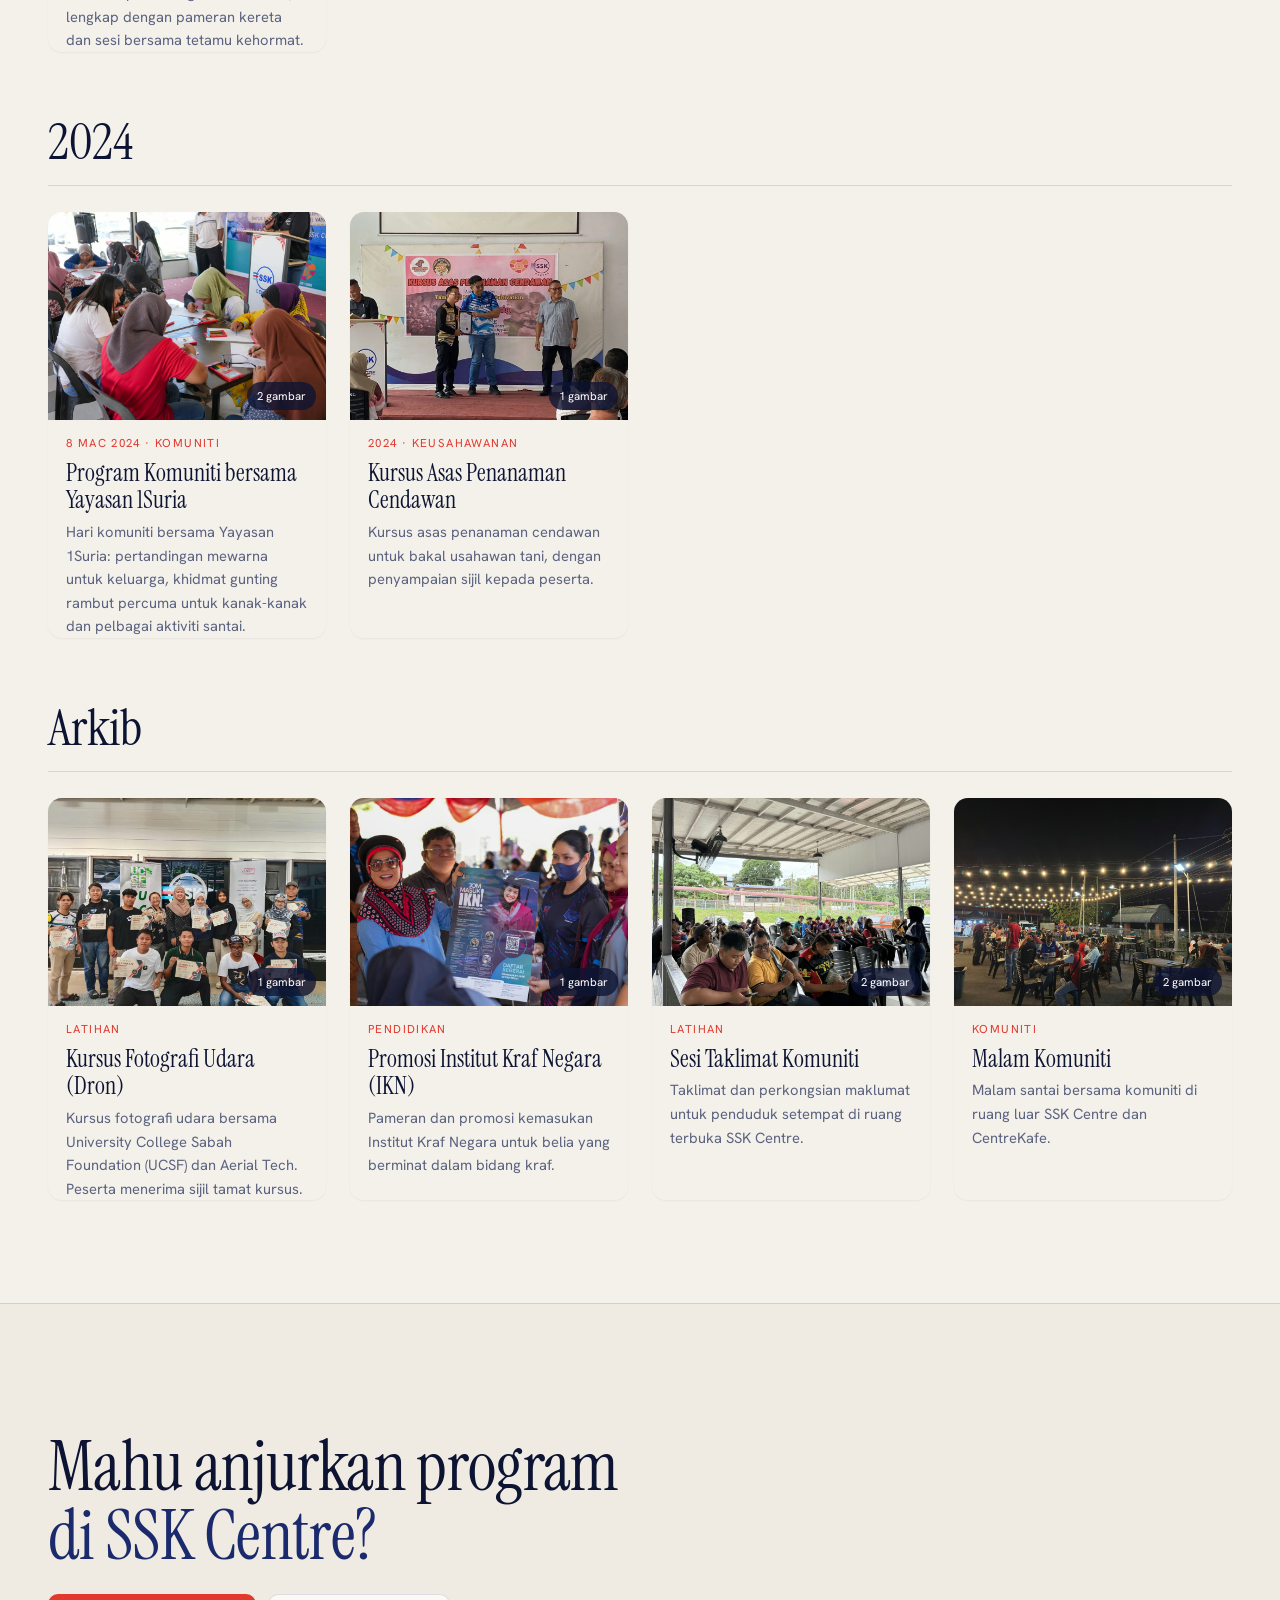
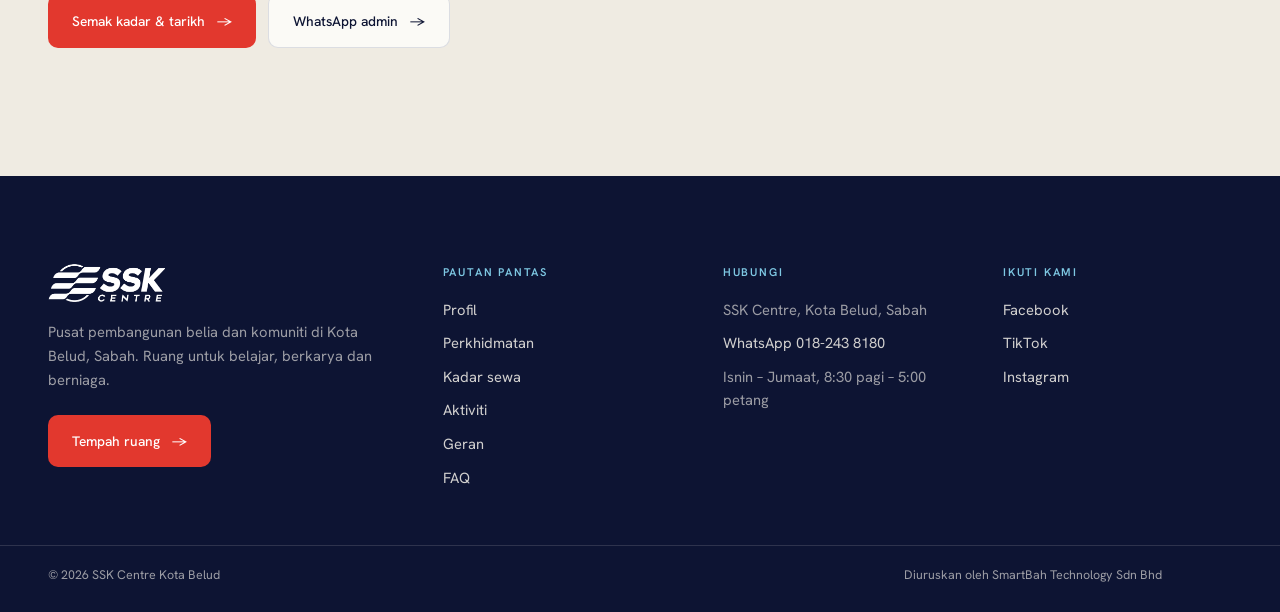
==== commit aac1410d: "Booking form, Selangkah, community club, security hardening and code cleanup - Booking form on the s" ====
--- a/aktiviti.html
+++ b/aktiviti.html
@@ -12,6 +12,7 @@
 <link rel="stylesheet" href="css/site.css">
 <link rel="stylesheet" href="css/sections.css">
 <link rel="stylesheet" href="css/profil.css">
+<link rel="stylesheet" href="css/components.css">
 </head>
 <body class="page-akt">
 
@@ -22,15 +23,19 @@
   </a>
   <nav class="nav-links" id="navLinks" aria-label="Utama">
     <a href="index.html#profil" data-i18n="n0">Profil</a>
-    <a href="index.html#ruang" data-i18n="n6">Ruang 3D</a>
+    <a href="index.html#perkhidmatan" data-i18n="n8">Perkhidmatan</a>
     <a href="index.html#kadar" data-i18n="n1">Kadar sewa</a>
-    <a href="index.html#geran" data-i18n="n2">Geran</a>
+    <a href="index.html#selangkah" data-i18n="n2">Geran</a>
     <a href="aktiviti.html" aria-current="page" data-i18n="n7">Aktiviti</a>
     <a href="index.html#hubungi" data-i18n="n5">Hubungi</a>
+    <div class="lang lang-m" role="group" aria-label="Bahasa / Language">
+      <button data-lang="ms" aria-pressed="true">BM</button>
+      <button data-lang="en" aria-pressed="false">EN</button>
+    </div>
   </nav>
   <div class="nav-r">
     <button class="menu-btn" id="menuBtn" aria-expanded="false" aria-controls="navLinks" aria-label="Menu"><i></i><i></i></button>
-    <a class="nav-cta" href="https://wa.me/601121406450" target="_blank" rel="noopener" data-i18n="navcta">WhatsApp admin</a>
+    <a class="nav-cta" href="index.html#kadar" data-i18n="navBook">Tempah</a>
     <div class="lang" role="group" aria-label="Bahasa / Language">
       <button data-lang="ms" aria-pressed="true">BM</button>
       <button data-lang="en" aria-pressed="false">EN</button>
@@ -46,20 +51,51 @@
     <div class="akt-filter" role="group" aria-label="Kategori" id="aktFilter"></div>
   </section>
   <div class="akt-list" id="aktList"></div>
-  <section class="sec sec-navy akt-cta">
+  <section class="sec sec-soft akt-cta">
     <div class="sec-in">
       <h2 class="h2" data-i18n-html="aCtaH">Mahu anjurkan program<br><em>di SSK Centre?</em></h2>
       <div class="btns">
         <a class="btn btn-red" href="index.html#kadar"><span data-i18n="aCta1">Semak kadar &amp; tarikh</span> <span class="arr">→</span></a>
-        <a class="btn btn-line" href="https://wa.me/601121406450" target="_blank" rel="noopener"><span data-i18n="navcta">WhatsApp admin</span> <span class="arr">→</span></a>
+        <a class="btn btn-line" href="https://wa.me/60182438180" target="_blank" rel="noopener"><span data-i18n="navcta">WhatsApp admin</span> <span class="arr">→</span></a>
       </div>
     </div>
   </section>
-  <footer class="foot akt-foot">
+</main>
+
+<footer class="content site-foot" aria-label="Footer">
+  <div class="sf-in">
+    <div class="sf-brand">
+      <span class="logo-crop logo-ssk"><img src="assets/logo-ssk-centre.png" alt="SSK Centre"></span>
+      <p data-i18n="sfAbout">Pusat pembangunan belia dan komuniti di Kota Belud, Sabah. Ruang untuk belajar, berkarya dan berniaga.</p>
+      <a class="btn btn-red" href="index.html#kadar"><span data-i18n="sfBook">Tempah ruang</span><span class="arr">→</span></a>
+    </div>
+    <nav class="sf-col" aria-label="Pautan pantas">
+      <h3 data-i18n="sfLinks">Pautan pantas</h3>
+      <a href="index.html#profil" data-i18n="n0">Profil</a>
+      <a href="index.html#perkhidmatan" data-i18n="n8">Perkhidmatan</a>
+      <a href="index.html#kadar" data-i18n="n1">Kadar sewa</a>
+      <a href="aktiviti.html" data-i18n="n7">Aktiviti</a>
+      <a href="index.html#selangkah" data-i18n="n2">Geran</a>
+      <a href="index.html#faq">FAQ</a>
+    </nav>
+    <div class="sf-col">
+      <h3 data-i18n="sfContact">Hubungi</h3>
+      <p>SSK Centre, Kota Belud, Sabah</p>
+      <a href="https://wa.me/60182438180" target="_blank" rel="noopener">WhatsApp 018-243 8180</a>
+      <p data-i18n="cHoursV">Isnin – Jumaat, 8:30 pagi – 5:00 petang</p>
+    </div>
+    <div class="sf-col">
+      <h3 data-i18n="sfFollow">Ikuti kami</h3>
+      <a href="https://www.facebook.com/sskcentrekb" target="_blank" rel="noopener">Facebook</a>
+      <a href="https://www.tiktok.com/@sskcentrekb" target="_blank" rel="noopener">TikTok</a>
+      <a href="https://www.instagram.com/sskcentrekb" target="_blank" rel="noopener">Instagram</a>
+    </div>
+  </div>
+  <div class="sf-bar">
     <span>© 2026 SSK Centre Kota Belud</span>
     <span data-i18n="footBy">Diuruskan oleh SmartBah Technology Sdn Bhd</span>
-  </footer>
-</main>
+  </div>
+</footer>
 
 <!-- photo viewer -->
 <div class="lb" id="lb" role="dialog" aria-modal="true" aria-label="Gambar aktiviti" hidden>
@@ -72,6 +108,7 @@
   <button class="lb-nav lb-next" id="lbNext" aria-label="Gambar seterusnya">→</button>
 </div>
 
+<script src="js/core.js"></script>
 <script src="js/aktiviti-data.js"></script>
 <script src="js/aktiviti.js"></script>
 </body>
--- a/css/site.css
+++ b/css/site.css
@@ -3,208 +3,1163 @@
    Pattern refs: fizzi-3d-soda (sticky scene + scrubbed scroll),
    basement-scrollytelling (pinned chapters)
    ========================================================= */
-:root{
-  --_cream:#f4f1ea; --_paper:#faf8f3; --_navy:#1a2a6c; --_night:#0d1433;
-  --_sky:#7ec8e3; --_blue:#1e7fc4; --_red:#e2382e; --_ink-soft:#5b6380; --_line:rgba(26,42,108,.14);
-  --bg:var(--_cream); --ink:var(--_night); --ink-2:var(--_ink-soft);
-  --font-display:'Instrument Serif',Georgia,serif;
-  --font-body:'Hanken Grotesk',system-ui,sans-serif;
-  --ease:cubic-bezier(0.76,0,0.24,1);
-  --gutter:clamp(1rem,4vw,3rem);
-}
-*{margin:0;padding:0;box-sizing:border-box}
-html{background:var(--bg)}
-body{background:var(--bg);color:var(--ink);font-family:var(--font-body);line-height:1.6;overflow-x:hidden;-webkit-font-smoothing:antialiased;transition:color .6s var(--ease)}
-body.night{--ink:var(--_cream);--ink-2:rgba(244,241,234,.62);--_line:rgba(244,241,234,.16)}
-a{color:inherit;text-decoration:none}
-em,i,cite,var,dfn{font-style:normal}
-button{font:inherit;cursor:pointer;background:none;border:none;color:inherit}
-:focus-visible{outline:2px solid var(--_sky);outline-offset:3px}
-body::after{content:'';position:fixed;inset:0;pointer-events:none;z-index:40;opacity:.06;mix-blend-mode:multiply;
-  background-image:url("data:image/svg+xml,%3Csvg xmlns='http://www.w3.org/2000/svg' width='160' height='160'%3E%3Cfilter id='n'%3E%3CfeTurbulence type='fractalNoise' baseFrequency='.9' numOctaves='2' stitchTiles='stitch'/%3E%3C/filter%3E%3Crect width='100%25' height='100%25' filter='url(%23n)'/%3E%3C/svg%3E")}
+:root {
+  --_cream: #f4f1ea;
+  --_paper: #faf8f3;
+  --_navy: #1a2a6c;
+  --_night: #0d1433;
+  --_sky: #7ec8e3;
+  --_blue: #1e7fc4;
+  --_red: #e2382e;
+  --_ink-soft: #5b6380;
+  --_line: rgba(26, 42, 108, 0.14);
+  --bg: var(--_cream);
+  --ink: var(--_night);
+  --ink-2: var(--_ink-soft);
+  --font-display: 'Instrument Serif', Georgia, serif;
+  --font-body: 'Hanken Grotesk', system-ui, sans-serif;
+  --ease: cubic-bezier(0.76, 0, 0.24, 1);
+  --gutter: clamp(1rem, 4vw, 3rem);
+  --r: 14px;
+  --r-l: 18px;
+  --r-s: 10px;
+  --card: #fbfaf6;
+  --sh: 0 1px 2px rgba(13, 20, 51, 0.05);
+  --sh-h: 0 18px 40px -18px rgba(13, 20, 51, 0.28);
+}
+* {
+  margin: 0;
+  padding: 0;
+  box-sizing: border-box;
+}
+html {
+  background: var(--bg);
+}
+/* Thin scrollbars in the brand colours instead of the grey system bar with arrow buttons.
+   scrollbar-color/width cover Chrome, Edge and Firefox; the ::-webkit rules cover Safari. */
+* {
+  scrollbar-width: thin;
+  scrollbar-color: rgba(26, 42, 108, 0.38) transparent;
+}
+html:has(body.night) {
+  scrollbar-color: rgba(244, 241, 234, 0.42) transparent;
+}
+.sec-navy,
+.site-foot,
+.club,
+.chat-head {
+  scrollbar-color: rgba(244, 241, 234, 0.42) transparent;
+}
+@supports not (scrollbar-color: auto) {
+  ::-webkit-scrollbar {
+    width: 10px;
+    height: 10px;
+  }
+  ::-webkit-scrollbar-track {
+    background: transparent;
+  }
+  ::-webkit-scrollbar-thumb {
+    background: rgba(26, 42, 108, 0.38);
+    border-radius: 99px;
+    border: 3px solid transparent;
+    background-clip: padding-box;
+  }
+  ::-webkit-scrollbar-thumb:hover {
+    background-color: rgba(26, 42, 108, 0.6);
+  }
+}
+body {
+  background: var(--bg);
+  color: var(--ink);
+  font-family: var(--font-body);
+  line-height: 1.6;
+  overflow-x: hidden;
+  -webkit-font-smoothing: antialiased;
+  transition: color 0.6s var(--ease);
+}
+body.night {
+  --ink: var(--_cream);
+  --ink-2: rgba(244, 241, 234, 0.62);
+  --_line: rgba(244, 241, 234, 0.16);
+}
+a {
+  color: inherit;
+  text-decoration: none;
+}
+em,
+i,
+cite,
+var,
+dfn {
+  font-style: normal;
+}
+button {
+  font: inherit;
+  cursor: pointer;
+  background: none;
+  border: none;
+  color: inherit;
+}
+:focus-visible {
+  outline: 2px solid var(--_sky);
+  outline-offset: 3px;
+}
+body::after {
+  content: '';
+  position: fixed;
+  inset: 0;
+  pointer-events: none;
+  z-index: 40;
+  opacity: 0.06;
+  mix-blend-mode: multiply;
+  background-image: url("data:image/svg+xml,%3Csvg xmlns='http://www.w3.org/2000/svg' width='160' height='160'%3E%3Cfilter id='n'%3E%3CfeTurbulence type='fractalNoise' baseFrequency='.9' numOctaves='2' stitchTiles='stitch'/%3E%3C/filter%3E%3Crect width='100%25' height='100%25' filter='url(%23n)'/%3E%3C/svg%3E");
+}
 
 /* ---------- NAV ---------- */
-.nav{position:fixed;top:0;left:0;right:0;z-index:30;display:flex;align-items:center;justify-content:space-between;padding:20px var(--gutter)}
-.brand{display:flex;align-items:center;gap:12px}
-.logo-crop{display:inline-block;overflow:hidden;position:relative;vertical-align:middle}
-.logo-crop img{position:absolute;max-width:none;mix-blend-mode:multiply}
-.logo-ssk{height:38px;width:117px}.logo-ssk img{width:130px;left:-8.5px;top:-29px}
-.logo-kafe{height:44px;width:224px}.logo-kafe img{width:240px;left:-9.2px;top:-51.6px}
-body.night .logo-ssk img{mix-blend-mode:normal;filter:brightness(0) invert(1)}
-.brand-sub{font-size:.72rem;letter-spacing:.16em;text-transform:uppercase;color:var(--ink-2)}
-.nav-r{display:flex;gap:14px;align-items:center}
-.lang{display:flex;border:1px solid var(--_line);border-radius:99px;padding:3px;font-size:.7rem;letter-spacing:.1em}
-.lang button{padding:5px 11px;border-radius:99px;color:var(--ink-2);transition:all .3s var(--ease)}
-.lang button[aria-pressed="true"]{background:var(--ink);color:var(--bg)}
-.nav-cta{font-size:.8rem;padding:9px 16px;border:1px solid var(--ink);border-radius:99px;transition:background .3s var(--ease),color .3s var(--ease)}
-.nav-cta:hover{background:var(--ink);color:var(--bg)}
+.nav {
+  position: fixed;
+  top: 0;
+  left: 0;
+  right: 0;
+  z-index: 30;
+  display: flex;
+  align-items: center;
+  justify-content: space-between;
+  padding: 20px var(--gutter);
+  transition:
+    background 0.4s var(--ease),
+    border-color 0.4s var(--ease),
+    padding 0.4s var(--ease);
+  border-bottom: 1px solid transparent;
+}
+.brand {
+  display: flex;
+  align-items: center;
+  gap: 12px;
+}
+.logo-crop {
+  display: inline-block;
+  overflow: hidden;
+  position: relative;
+  vertical-align: middle;
+}
+.logo-crop img {
+  position: absolute;
+  max-width: none;
+  mix-blend-mode: multiply;
+}
+.logo-ssk {
+  height: 38px;
+  width: 117px;
+}
+.logo-ssk img {
+  width: 130px;
+  left: -8.5px;
+  top: -29px;
+}
+.logo-kafe {
+  height: 44px;
+  width: 224px;
+}
+.logo-kafe img {
+  width: 240px;
+  left: -9.2px;
+  top: -51.6px;
+}
+body.night .logo-ssk img {
+  mix-blend-mode: normal;
+  filter: brightness(0) invert(1);
+}
+.brand-sub {
+  font-size: 0.72rem;
+  letter-spacing: 0.16em;
+  text-transform: uppercase;
+  color: var(--ink-2);
+}
+.nav-r {
+  display: flex;
+  gap: 14px;
+  align-items: center;
+}
+.lang {
+  display: flex;
+  border: 1px solid var(--_line);
+  border-radius: 99px;
+  padding: 3px;
+  font-size: 0.7rem;
+  letter-spacing: 0.1em;
+}
+.lang button {
+  padding: 5px 11px;
+  border-radius: 99px;
+  color: var(--ink-2);
+  transition: all 0.3s var(--ease);
+}
+.lang button[aria-pressed='true'] {
+  background: var(--ink);
+  color: var(--bg);
+}
+.nav-cta {
+  font-size: 0.8rem;
+  padding: 10px 20px;
+  border: 1px solid var(--ink);
+  border-radius: var(--r-s);
+  transition:
+    background 0.3s var(--ease),
+    color 0.3s var(--ease);
+  background: var(--_red);
+  border-color: var(--_red);
+  color: #fff;
+  font-weight: 500;
+}
+.nav-cta:hover {
+  background: var(--_night);
+  color: #fff;
+  border-color: var(--_night);
+}
 
 /* ---------- FIXED STAGE ---------- */
-#stage{position:fixed;top:0;left:0;right:0;height:100vh;height:100lvh;z-index:1;contain:strict}
-#scene{width:100%;height:100%;display:block}
-.tip{position:fixed;z-index:5;pointer-events:none;transform:translate(-50%,-100%);background:var(--_night);color:var(--_cream);padding:6px 11px 7px;border-radius:2px;white-space:nowrap;opacity:0;transition:opacity .3s var(--ease);font-size:.95rem;font-family:var(--font-display)}
-.tip.on{opacity:1}
+#stage {
+  position: fixed;
+  top: 0;
+  left: 0;
+  right: 0;
+  height: 100vh;
+  height: 100lvh;
+  z-index: 1;
+  contain: strict;
+}
+#scene {
+  width: 100%;
+  height: 100%;
+  display: block;
+}
+.tip {
+  position: fixed;
+  z-index: 5;
+  pointer-events: none;
+  transform: translate(-50%, -100%);
+  background: var(--_night);
+  color: var(--_cream);
+  padding: 6px 11px 7px;
+  border-radius: 2px;
+  white-space: nowrap;
+  opacity: 0;
+  transition: opacity 0.3s var(--ease);
+  font-size: 0.95rem;
+  font-family: var(--font-display);
+}
+.tip.on {
+  opacity: 1;
+}
 
 /* brand ribbons (the three bands of the SSK logo) */
-.ribbons{position:fixed;left:0;right:0;top:50%;transform:translateY(-50%);z-index:0;width:100%;height:60vh;pointer-events:none}
-.ribbons path{fill:none;stroke-width:46;stroke-linecap:round;stroke-dasharray:3200;stroke-dashoffset:3200;animation:draw 2.4s var(--ease) forwards}
-.ribbons path:nth-child(2){animation-delay:.15s}.ribbons path:nth-child(3){animation-delay:.3s}
-@keyframes draw{to{stroke-dashoffset:0}}
+.ribbons {
+  position: fixed;
+  left: 0;
+  right: 0;
+  top: 50%;
+  transform: translateY(-50%);
+  z-index: 0;
+  width: 100%;
+  height: 60vh;
+  pointer-events: none;
+}
+.ribbons path {
+  fill: none;
+  stroke-width: 46;
+  stroke-linecap: round;
+  stroke-dasharray: 3200;
+  stroke-dashoffset: 3200;
+  animation: draw 2.4s var(--ease) forwards;
+}
+.ribbons path:nth-child(2) {
+  animation-delay: 0.15s;
+}
+.ribbons path:nth-child(3) {
+  animation-delay: 0.3s;
+}
+@keyframes draw {
+  to {
+    stroke-dashoffset: 0;
+  }
+}
 
 /* ---------- RAIL ---------- */
-.rail{position:fixed;left:var(--gutter);top:50%;transform:translateY(-50%);z-index:20;list-style:none;display:flex;flex-direction:column;gap:12px;font-size:.7rem;letter-spacing:.14em;text-transform:uppercase;color:var(--ink-2)}
-.rail li{display:flex;align-items:center;gap:10px;opacity:.45;transition:opacity .4s var(--ease)}
-.rail li::before{content:'';width:14px;height:1px;background:currentColor;transition:width .5s var(--ease)}
-.rail li.on{opacity:1;color:var(--ink)}
-.rail li.on::before{width:34px}
-.rail{transition:opacity .5s var(--ease)}body.night .rail{opacity:0}
+.rail {
+  position: fixed;
+  left: var(--gutter);
+  top: 50%;
+  transform: translateY(-50%);
+  z-index: 20;
+  list-style: none;
+  display: flex;
+  flex-direction: column;
+  gap: 12px;
+  font-size: 0.7rem;
+  letter-spacing: 0.14em;
+  text-transform: uppercase;
+  color: var(--ink-2);
+  transition: opacity 0.5s var(--ease);
+}
+.rail li {
+  display: flex;
+  align-items: center;
+  gap: 10px;
+  opacity: 0.45;
+  transition: opacity 0.4s var(--ease);
+}
+.rail li::before {
+  content: '';
+  width: 14px;
+  height: 1px;
+  background: currentColor;
+  transition: width 0.5s var(--ease);
+}
+.rail li.on {
+  opacity: 1;
+  color: var(--ink);
+}
+.rail li.on::before {
+  width: 34px;
+}
+body.night .rail {
+  opacity: 0;
+}
 
 /* ---------- CHAPTERS ---------- */
-main{position:relative;z-index:10}
-.ch{position:relative}
-.pin{position:sticky;top:0;height:100vh;height:100svh;overflow:hidden;pointer-events:none}
-.pin a,.pin button{pointer-events:auto}
+main {
+  position: relative;
+  z-index: 10;
+}
+.ch {
+  position: relative;
+}
+.pin {
+  position: sticky;
+  top: 0;
+  height: 100vh;
+  height: 100svh;
+  overflow: hidden;
+  pointer-events: none;
+}
+.pin a,
+.pin button {
+  pointer-events: auto;
+}
 
 /* intro */
-.intro{height:170vh}
-.intro .pin{display:flex;flex-direction:column;justify-content:flex-end;padding:0 var(--gutter) 7vh}
-.mega{font-family:var(--font-display);font-weight:400;line-height:1;letter-spacing:-.015em;font-size:clamp(3rem,9vw,9.5rem);white-space:nowrap}
-.mega .w{display:inline-block;overflow:hidden;vertical-align:bottom;padding:.06em .04em .1em;margin:-.06em -.04em -.1em}
-.mega .w span{display:inline-block;transform:translateY(105%);transition:transform 1.4s var(--ease)}
-.loaded .mega .w span{transform:none}
-.mega .w:nth-child(2) span{transition-delay:.1s}
-.mega em{font-style:normal;color:var(--_navy)}
-.intro-row{display:flex;justify-content:space-between;align-items:flex-end;gap:2rem;margin-top:2.4rem;opacity:0;transform:translateY(16px);transition:opacity 1s var(--ease) .5s,transform 1s var(--ease) .5s}
-.loaded .intro-row{opacity:1;transform:none}
-.intro-row p{max-width:28rem;color:var(--ink-2);font-size:1.02rem}
-.cue{display:flex;align-items:center;gap:12px;font-size:.72rem;letter-spacing:.16em;text-transform:uppercase;color:var(--ink-2)}
-.cue i{display:block;width:1px;height:48px;background:var(--ink-2);transform-origin:top;animation:cue 2.2s var(--ease) infinite}
-@keyframes cue{0%{transform:scaleY(0)}50%{transform:scaleY(1);transform-origin:top}51%{transform-origin:bottom}100%{transform:scaleY(0);transform-origin:bottom}}
+.intro {
+  height: 170vh;
+}
+.intro .pin {
+  display: flex;
+  flex-direction: column;
+  justify-content: flex-end;
+  padding: 0 var(--gutter) 7vh;
+}
+.mega {
+  font-family: var(--font-display);
+  font-weight: 400;
+  line-height: 1;
+  letter-spacing: -0.015em;
+  font-size: clamp(3rem, 9vw, 9.5rem);
+  white-space: nowrap;
+}
+.mega .w {
+  display: inline-block;
+  overflow: hidden;
+  vertical-align: bottom;
+  padding: 0.06em 0.04em 0.1em;
+  margin: -0.06em -0.04em -0.1em;
+}
+.mega .w span {
+  display: inline-block;
+  transform: translateY(105%);
+  transition: transform 1.4s var(--ease);
+}
+.loaded .mega .w span {
+  transform: none;
+}
+.mega .w:nth-child(2) span {
+  transition-delay: 0.1s;
+}
+.mega em {
+  font-style: normal;
+  color: var(--_navy);
+}
+.intro-row {
+  display: flex;
+  justify-content: space-between;
+  align-items: flex-end;
+  gap: 2rem;
+  margin-top: 2.4rem;
+  opacity: 0;
+  transform: translateY(16px);
+  transition:
+    opacity 1s var(--ease) 0.5s,
+    transform 1s var(--ease) 0.5s;
+}
+.loaded .intro-row {
+  opacity: 1;
+  transform: none;
+}
+.intro-row p {
+  max-width: 28rem;
+  color: var(--ink-2);
+  font-size: 1.02rem;
+}
+.cue {
+  display: flex;
+  align-items: center;
+  gap: 12px;
+  font-size: 0.72rem;
+  letter-spacing: 0.16em;
+  text-transform: uppercase;
+  color: var(--ink-2);
+}
+.cue i {
+  display: block;
+  width: 1px;
+  height: 48px;
+  background: var(--ink-2);
+  transform-origin: top;
+  animation: cue 2.2s var(--ease) infinite;
+}
+@keyframes cue {
+  0% {
+    transform: scaleY(0);
+  }
+  50% {
+    transform: scaleY(1);
+    transform-origin: top;
+  }
+  51% {
+    transform-origin: bottom;
+  }
+  100% {
+    transform: scaleY(0);
+    transform-origin: bottom;
+  }
+}
 
 /* room chapters */
-.room{height:260vh}
-.room .pin::before,.more .pin::before{content:"";position:absolute;top:0;bottom:0;right:0;width:56%;background:linear-gradient(to right,transparent,var(--bg) 34%);opacity:var(--in,0)}
-.panel{position:absolute;z-index:2;right:var(--gutter);top:50%;width:min(36rem,42vw);transform:translateY(calc(-50% + (1 - var(--in,0)) * 60px));opacity:var(--in,0)}
-.idx{font-size:.74rem;letter-spacing:.18em;text-transform:uppercase;color:var(--ink-2);display:flex;gap:14px;align-items:center;margin-bottom:18px}
-.idx b{font-weight:500;color:var(--_red)}
-.panel h2{font-family:var(--font-display);font-weight:400;font-size:clamp(3rem,6.2vw,6.4rem);line-height:.98;letter-spacing:-.01em;margin-bottom:22px}
-.panel h2 em{font-style:normal;color:var(--_navy)}
-.facts{display:flex;gap:2.4rem;padding:18px 0;border-top:1px solid var(--_line);border-bottom:1px solid var(--_line);margin-bottom:20px}
-.facts div{font-size:.78rem;color:var(--ink-2);letter-spacing:.04em}
-.facts b{display:block;font-family:var(--font-display);font-weight:400;font-size:2.6rem;line-height:1;color:var(--ink);letter-spacing:-.005em}
-.panel p{color:var(--ink-2);max-width:30rem;margin-bottom:26px}
-.btn{display:inline-flex;align-items:center;gap:12px;padding:15px 24px;border-radius:2px;font-size:.86rem;font-weight:500;transition:background .3s var(--ease),transform .3s var(--ease),color .3s var(--ease)}
-.btn-red{background:var(--_red);color:#fff}.btn-red:hover{background:var(--_night);transform:translateY(-1px)}
-.btn-line{border:1px solid var(--_line);color:var(--ink)}.btn-line:hover{border-color:var(--ink)}
-.btn .arr{transition:transform .3s var(--ease)}.btn:hover .arr{transform:translateX(4px)}
-.btns{display:flex;gap:12px;flex-wrap:wrap}
+.room {
+  height: 260vh;
+}
+.room .pin::before,
+.more .pin::before {
+  content: '';
+  position: absolute;
+  top: 0;
+  bottom: 0;
+  right: 0;
+  width: 56%;
+  background: linear-gradient(to right, transparent, var(--bg) 34%);
+  opacity: var(--in, 0);
+}
+.panel {
+  position: absolute;
+  z-index: 2;
+  right: var(--gutter);
+  top: 50%;
+  width: min(36rem, 42vw);
+  transform: translateY(calc(-50% + (1 - var(--in, 0)) * 60px));
+  opacity: var(--in, 0);
+}
+.idx {
+  font-size: 0.74rem;
+  letter-spacing: 0.18em;
+  text-transform: uppercase;
+  color: var(--ink-2);
+  display: flex;
+  gap: 14px;
+  align-items: center;
+  margin-bottom: 18px;
+}
+.idx b {
+  font-weight: 500;
+  color: var(--_red);
+}
+.panel h2 {
+  font-family: var(--font-display);
+  font-weight: 400;
+  font-size: clamp(3rem, 6.2vw, 6.4rem);
+  line-height: 0.98;
+  letter-spacing: -0.01em;
+  margin-bottom: 22px;
+}
+.panel h2 em {
+  font-style: normal;
+  color: var(--_navy);
+}
+.facts {
+  display: flex;
+  gap: 2.4rem;
+  padding: 18px 0;
+  border-top: 1px solid var(--_line);
+  border-bottom: 1px solid var(--_line);
+  margin-bottom: 20px;
+}
+.facts div {
+  font-size: 0.78rem;
+  color: var(--ink-2);
+  letter-spacing: 0.04em;
+}
+.facts b {
+  display: block;
+  font-family: var(--font-display);
+  font-weight: 400;
+  font-size: 2.6rem;
+  line-height: 1;
+  color: var(--ink);
+  letter-spacing: -0.005em;
+}
+.panel p {
+  color: var(--ink-2);
+  max-width: 30rem;
+  margin-bottom: 26px;
+}
+.btn {
+  display: inline-flex;
+  align-items: center;
+  gap: 12px;
+  padding: 15px 24px;
+  border-radius: var(--r-s);
+  font-size: 0.86rem;
+  font-weight: 500;
+  transition:
+    background 0.3s var(--ease),
+    transform 0.3s var(--ease),
+    color 0.3s var(--ease);
+}
+.btn-red {
+  background: var(--_red);
+  color: #fff;
+}
+.btn-red:hover {
+  background: var(--_night);
+  transform: translateY(-1px);
+}
+.btn-line {
+  border: 1px solid var(--_line);
+  color: var(--ink);
+}
+.btn-line:hover {
+  border-color: var(--ink);
+}
+.btn .arr {
+  transition: transform 0.3s var(--ease);
+}
+.btn:hover .arr {
+  transform: translateX(4px);
+}
+.btns {
+  display: flex;
+  gap: 12px;
+  flex-wrap: wrap;
+}
 /* huge ghost numeral behind each room panel */
-.ghost{position:absolute;left:var(--gutter);bottom:-4vh;font-family:var(--font-display);font-size:clamp(12rem,34vw,34rem);line-height:.9;color:transparent;-webkit-text-stroke:1px var(--_line);opacity:var(--in,0);transform:translateY(calc((1 - var(--in,0)) * 80px))}
+.ghost {
+  position: absolute;
+  left: var(--gutter);
+  bottom: -4vh;
+  font-family: var(--font-display);
+  font-size: clamp(12rem, 34vw, 34rem);
+  line-height: 0.9;
+  color: transparent;
+  -webkit-text-stroke: 1px var(--_line);
+  opacity: var(--in, 0);
+  transform: translateY(calc((1 - var(--in, 0)) * 80px));
+}
 
 /* "dan juga" chapter */
-.more{height:300vh}
-.more .panel{width:min(30rem,40vw)}
-#moreList{list-style:none;border-top:1px solid var(--_line)}
-#moreList li{display:flex;justify-content:space-between;align-items:baseline;padding:16px 0;border-bottom:1px solid var(--_line);font-family:var(--font-display);font-size:clamp(1.6rem,2.6vw,2.4rem);line-height:1.1;color:var(--ink-2);transition:color .4s var(--ease),padding .4s var(--ease)}
-#moreList li span{font-family:var(--font-body);font-size:.7rem;letter-spacing:.14em;text-transform:uppercase}
-#moreList li.on{color:var(--ink);padding-left:14px}
+.more {
+  height: 300vh;
+}
+.more .panel {
+  width: min(30rem, 40vw);
+}
+#moreList {
+  list-style: none;
+  border-top: 1px solid var(--_line);
+}
+#moreList li {
+  display: flex;
+  justify-content: space-between;
+  align-items: baseline;
+  padding: 16px 0;
+  border-bottom: 1px solid var(--_line);
+  font-family: var(--font-display);
+  font-size: clamp(1.6rem, 2.6vw, 2.4rem);
+  line-height: 1.1;
+  color: var(--ink-2);
+  transition:
+    color 0.4s var(--ease),
+    padding 0.4s var(--ease);
+}
+#moreList li span {
+  font-family: var(--font-body);
+  font-size: 0.7rem;
+  letter-spacing: 0.14em;
+  text-transform: uppercase;
+}
+#moreList li.on {
+  color: var(--ink);
+  padding-left: 14px;
+}
 
 /* final */
-.final{height:200vh}
-.final .pin{display:flex;flex-direction:column;justify-content:center;align-items:flex-start;padding:0 var(--gutter)}
-.final .wrap{opacity:var(--in,0);transform:translateY(calc((1 - var(--in,0)) * 50px));max-width:62rem}
-.final h2{font-family:var(--font-display);font-weight:400;font-size:clamp(3.4rem,10vw,10rem);line-height:.96;letter-spacing:-.015em;margin-bottom:34px}
-.final h2 em{font-style:normal;color:var(--_sky)}
-.final .meta{display:flex;gap:3rem;flex-wrap:wrap;margin-bottom:34px;font-size:.85rem;color:var(--ink-2)}
-.final .meta b{display:block;color:var(--ink);font-weight:500;font-size:1rem}
-body.night .btn-line{border-color:rgba(244,241,234,.3)}
-body.night .btn-red:hover{background:var(--_cream);color:var(--_night)}
+.final {
+  height: 200vh;
+}
+.final .pin {
+  display: flex;
+  flex-direction: column;
+  justify-content: center;
+  align-items: flex-start;
+  padding: 0 var(--gutter);
+}
+.final .wrap {
+  opacity: var(--in, 0);
+  transform: translateY(calc((1 - var(--in, 0)) * 50px));
+  max-width: 62rem;
+}
+.final h2 {
+  font-family: var(--font-display);
+  font-weight: 400;
+  font-size: clamp(3.4rem, 10vw, 10rem);
+  line-height: 0.96;
+  letter-spacing: -0.015em;
+  margin-bottom: 34px;
+}
+.final h2 em {
+  font-style: normal;
+  color: var(--_sky);
+}
+.final .meta {
+  display: flex;
+  gap: 3rem;
+  flex-wrap: wrap;
+  margin-bottom: 34px;
+  font-size: 0.85rem;
+  color: var(--ink-2);
+}
+.final .meta b {
+  display: block;
+  color: var(--ink);
+  font-weight: 500;
+  font-size: 1rem;
+}
+body.night .btn-line {
+  border-color: rgba(244, 241, 234, 0.3);
+}
+body.night .btn-red:hover {
+  background: var(--_cream);
+  color: var(--_night);
+}
 
 /* ---------- DESKTOP: one-screen explorer (no long scroll) ---------- */
-.explorer{display:none}
-body.explore .explorer{display:block;height:100vh;position:relative}
-body.explore .room,body.explore .more,body.explore .rail{display:none}
-body.explore .intro,body.explore .final{height:100vh}
-.explorer::before{content:'';position:absolute;top:0;bottom:0;right:0;width:56%;background:linear-gradient(to right,transparent,var(--bg) 34%);opacity:var(--in,0)}
-.ex-ui{position:absolute;right:var(--gutter);top:52%;width:min(36rem,42vw);z-index:2;opacity:var(--in,0);transform:translateY(calc(-50% + (1 - var(--in,0)) * 40px))}
-.ex-tabs{display:flex;margin-bottom:34px;border-bottom:1px solid var(--_line)}
-.ex-tabs button{padding:10px 14px 12px;font-size:.8rem;letter-spacing:.04em;color:var(--ink-2);border-bottom:2px solid transparent;margin-bottom:-1px;transition:color .3s var(--ease),border-color .3s var(--ease)}
-.ex-tabs button:hover{color:var(--ink)}
-.ex-tabs button.on{color:var(--ink);border-bottom-color:var(--_red)}
-.ex-panels .panel{position:relative;right:auto;top:auto;width:auto;transform:none;opacity:1;display:none}
-.ex-panels .panel.show{display:block;animation:panelIn .7s var(--ease)}
-@keyframes panelIn{from{opacity:0;transform:translateY(18px)}}
-.ex-panels #moreList li{cursor:pointer}
-.ex-panels #moreList li:hover{color:var(--ink)}
-.ex-nav{display:flex;align-items:center;gap:12px;margin-top:30px;font-size:.74rem;letter-spacing:.14em;color:var(--ink-2)}
-.ex-nav button{width:46px;height:46px;border:1px solid var(--_line);border-radius:50%;display:grid;place-items:center;font-size:1rem;transition:border-color .3s var(--ease),background .3s var(--ease),color .3s var(--ease)}
-.ex-nav button:hover{border-color:var(--ink);background:var(--ink);color:var(--bg)}
-.ex-hint{margin-left:auto;text-transform:uppercase}
-body.pointing{cursor:pointer}
+.explorer {
+  display: none;
+}
+body.explore .explorer {
+  display: block;
+  height: 100vh;
+  position: relative;
+}
+body.explore .room,
+body.explore .more,
+body.explore .rail {
+  display: none;
+}
+body.explore .intro,
+body.explore .final {
+  height: 100vh;
+}
+.explorer::before {
+  content: '';
+  position: absolute;
+  top: 0;
+  bottom: 0;
+  right: 0;
+  width: 56%;
+  background: linear-gradient(to right, transparent, var(--bg) 34%);
+  opacity: var(--in, 0);
+}
+.ex-ui {
+  position: absolute;
+  right: var(--gutter);
+  top: 52%;
+  width: min(36rem, 42vw);
+  z-index: 2;
+  opacity: var(--in, 0);
+  transform: translateY(calc(-50% + (1 - var(--in, 0)) * 40px));
+}
+.ex-tabs {
+  display: flex;
+  margin-bottom: 34px;
+  border-bottom: 1px solid var(--_line);
+}
+.ex-tabs button {
+  padding: 10px 14px 12px;
+  font-size: 0.8rem;
+  letter-spacing: 0.04em;
+  color: var(--ink-2);
+  border-bottom: 2px solid transparent;
+  margin-bottom: -1px;
+  transition:
+    color 0.3s var(--ease),
+    border-color 0.3s var(--ease);
+}
+.ex-tabs button:hover {
+  color: var(--ink);
+}
+.ex-tabs button.on {
+  color: var(--ink);
+  border-bottom-color: var(--_red);
+}
+.ex-panels .panel {
+  position: relative;
+  right: auto;
+  top: auto;
+  width: auto;
+  transform: none;
+  opacity: 1;
+  display: none;
+}
+.ex-panels .panel.show {
+  display: block;
+  animation: panelIn 0.7s var(--ease);
+}
+@keyframes panelIn {
+  from {
+    opacity: 0;
+    transform: translateY(18px);
+  }
+}
+.ex-panels #moreList li {
+  cursor: pointer;
+}
+.ex-panels #moreList li:hover {
+  color: var(--ink);
+}
+.ex-nav {
+  display: flex;
+  align-items: center;
+  gap: 12px;
+  margin-top: 30px;
+  font-size: 0.74rem;
+  letter-spacing: 0.14em;
+  color: var(--ink-2);
+}
+.ex-nav button {
+  width: 46px;
+  height: 46px;
+  border: 1px solid var(--_line);
+  border-radius: 50%;
+  display: grid;
+  place-items: center;
+  font-size: 1rem;
+  transition:
+    border-color 0.3s var(--ease),
+    background 0.3s var(--ease),
+    color 0.3s var(--ease);
+}
+.ex-nav button:hover {
+  border-color: var(--ink);
+  background: var(--ink);
+  color: var(--bg);
+}
+.ex-hint {
+  margin-left: auto;
+  text-transform: uppercase;
+}
+body.pointing {
+  cursor: pointer;
+}
 
 /* ---------- AVAILABILITY CALENDAR ---------- */
-.cal{position:fixed;inset:0;z-index:80;display:flex;justify-content:flex-end;visibility:hidden}
-.cal.open{visibility:visible}
-.cal-scrim{position:absolute;inset:0;background:rgba(13,20,51,.42);opacity:0;transition:opacity .5s var(--ease)}
-.cal.open .cal-scrim{opacity:1}
-.cal-sheet{position:relative;width:min(30rem,100%);height:100%;overflow-y:auto;background:var(--_paper);color:var(--_night);padding:28px clamp(18px,3vw,34px) 34px;transform:translateX(100%);transition:transform .6s var(--ease);display:flex;flex-direction:column;gap:22px;--ink:var(--_night);--ink-2:var(--_ink-soft);--_line:rgba(26,42,108,.14)}
-.cal.open .cal-sheet{transform:none}
-.cal-top{display:flex;justify-content:space-between;align-items:flex-start;gap:1rem}
-.cal-eye{font-size:.7rem;letter-spacing:.16em;text-transform:uppercase;color:var(--_ink-soft);margin-bottom:6px}
-.cal h3{font-family:var(--font-display);font-weight:400;font-size:2.4rem;line-height:1;letter-spacing:-.005em}
-.cal-x{width:42px;height:42px;border:1px solid var(--_line);border-radius:50%;font-size:1.2rem;flex:none}
-.cal-x:hover{background:var(--_night);color:var(--_paper)}
-.cal-rooms{display:grid;grid-template-columns:1fr 1fr;border:1px solid var(--_line);border-radius:2px}
-.cal-rooms button{padding:11px;font-size:.84rem;color:var(--_ink-soft);transition:background .3s var(--ease),color .3s var(--ease)}
-.cal-rooms button[aria-pressed="true"]{background:var(--_night);color:var(--_paper)}
-.cal-month{display:flex;align-items:center;justify-content:space-between}
-.cal-month b{font-family:var(--font-display);font-weight:400;font-size:1.5rem}
-.cal-month button{width:38px;height:38px;border:1px solid var(--_line);border-radius:50%}
-.cal-month button:disabled{opacity:.3;cursor:default}
-.cal-grid{display:grid;grid-template-columns:repeat(7,1fr);gap:4px}
-.cal-grid .wd{font-size:.66rem;letter-spacing:.1em;text-transform:uppercase;color:var(--_ink-soft);text-align:center;padding-bottom:4px}
-.day{position:relative;aspect-ratio:1;border-radius:2px;font-size:.88rem;display:grid;place-items:center;border:1px solid transparent;transition:border-color .2s var(--ease),background .2s var(--ease)}
-.day::after{content:'';position:absolute;bottom:6px;left:50%;width:6px;height:6px;border-radius:50%;transform:translateX(-50%)}
-.day.free{background:#eaf5ea}.day.free::after{background:#3f9b5a}
-.day.part{background:#fbf1dc}.day.part::after{background:#d39a2c}
-.day.full{background:#f6e1df;color:#9b4a44;text-decoration:line-through}.day.full::after{background:var(--_red)}
-.day.closed,.day.past{color:#b8b5ae;cursor:default}
-.day.free:hover,.day.part:hover{border-color:var(--_night)}
-.day.sel{background:var(--_night)!important;color:var(--_paper)!important}
-.day.today{font-weight:600}
-.cal-legend{display:flex;flex-wrap:wrap;gap:6px 16px;font-size:.74rem;color:var(--_ink-soft)}
-.cal-legend span{display:flex;align-items:center;gap:6px}
-.cal-legend i{width:8px;height:8px;border-radius:50%}
-.slots{border-top:1px solid var(--_line);padding-top:18px}
-.slots-date{font-family:var(--font-display);font-size:1.35rem;margin-bottom:12px}
-.slots-hint{font-size:.85rem;color:var(--_ink-soft)}
-.slot{display:flex;width:100%;justify-content:space-between;align-items:center;padding:14px 16px;border:1px solid var(--_line);border-radius:2px;margin-bottom:8px;font-size:.9rem;text-align:left;transition:border-color .2s var(--ease),background .2s var(--ease)}
-.slot small{font-size:.72rem;letter-spacing:.08em;text-transform:uppercase}
-.slot.ok small{color:#3f9b5a}.slot.taken{opacity:.5;cursor:not-allowed;text-decoration:line-through}.slot.taken small{color:var(--_red)}
-.slot.ok:hover{border-color:var(--_night)}
-.slot.on{background:var(--_night);color:var(--_paper);border-color:var(--_night)}.slot.on small{color:var(--_sky)}
-.cal-cta{margin-top:auto;display:flex;flex-direction:column;gap:10px}
-.cal-cta .btn{justify-content:center}
-.cal-cta .btn[aria-disabled="true"]{opacity:.4;pointer-events:none}
-.cal-note{font-size:.74rem;color:var(--_ink-soft);line-height:1.5}
-.cal-demo{background:#fbf1dc;border-radius:2px;padding:8px 12px;font-size:.74rem;color:#7a5a17}
-@media (max-width:900px){.cal{align-items:flex-end}.cal-sheet{height:auto;max-height:92svh;width:100%;transform:translateY(100%);border-radius:14px 14px 0 0}}
-
-.proto{position:fixed;right:14px;bottom:14px;z-index:60;background:var(--_night);color:var(--_cream);font-size:.68rem;letter-spacing:.06em;padding:7px 12px;border-radius:99px;opacity:.8}
+.cal {
+  position: fixed;
+  inset: 0;
+  z-index: 80;
+  display: flex;
+  justify-content: flex-end;
+  visibility: hidden;
+}
+.cal.open {
+  visibility: visible;
+}
+.cal-scrim {
+  position: absolute;
+  inset: 0;
+  background: rgba(13, 20, 51, 0.42);
+  opacity: 0;
+  transition: opacity 0.5s var(--ease);
+}
+.cal.open .cal-scrim {
+  opacity: 1;
+}
+.cal-sheet {
+  position: relative;
+  width: min(30rem, 100%);
+  height: 100%;
+  overflow-y: auto;
+  background: var(--_paper);
+  color: var(--_night);
+  padding: 28px clamp(18px, 3vw, 34px) 34px;
+  transform: translateX(100%);
+  transition: transform 0.6s var(--ease);
+  display: flex;
+  flex-direction: column;
+  gap: 22px;
+  --ink: var(--_night);
+  --ink-2: var(--_ink-soft);
+  --_line: rgba(26, 42, 108, 0.14);
+}
+.cal.open .cal-sheet {
+  transform: none;
+}
+.cal-top {
+  display: flex;
+  justify-content: space-between;
+  align-items: flex-start;
+  gap: 1rem;
+}
+.cal-eye {
+  font-size: 0.7rem;
+  letter-spacing: 0.16em;
+  text-transform: uppercase;
+  color: var(--_ink-soft);
+  margin-bottom: 6px;
+}
+.cal h3 {
+  font-family: var(--font-display);
+  font-weight: 400;
+  font-size: 2.4rem;
+  line-height: 1;
+  letter-spacing: -0.005em;
+}
+.cal-x {
+  width: 42px;
+  height: 42px;
+  border: 1px solid var(--_line);
+  border-radius: 50%;
+  font-size: 1.2rem;
+  flex: none;
+}
+.cal-x:hover {
+  background: var(--_night);
+  color: var(--_paper);
+}
+.cal-rooms {
+  display: grid;
+  grid-template-columns: 1fr 1fr;
+  border: 1px solid var(--_line);
+  border-radius: 2px;
+}
+.cal-rooms button {
+  padding: 11px;
+  font-size: 0.84rem;
+  color: var(--_ink-soft);
+  transition:
+    background 0.3s var(--ease),
+    color 0.3s var(--ease);
+}
+.cal-rooms button[aria-pressed='true'] {
+  background: var(--_night);
+  color: var(--_paper);
+}
+.cal-month {
+  display: flex;
+  align-items: center;
+  justify-content: space-between;
+}
+.cal-month b {
+  font-family: var(--font-display);
+  font-weight: 400;
+  font-size: 1.5rem;
+}
+.cal-month button {
+  width: 38px;
+  height: 38px;
+  border: 1px solid var(--_line);
+  border-radius: 50%;
+}
+.cal-month button:disabled {
+  opacity: 0.3;
+  cursor: default;
+}
+.cal-grid {
+  display: grid;
+  grid-template-columns: repeat(7, 1fr);
+  gap: 4px;
+}
+.cal-grid .wd {
+  font-size: 0.66rem;
+  letter-spacing: 0.1em;
+  text-transform: uppercase;
+  color: var(--_ink-soft);
+  text-align: center;
+  padding-bottom: 4px;
+}
+.day {
+  position: relative;
+  aspect-ratio: 1;
+  border-radius: 2px;
+  font-size: 0.88rem;
+  display: grid;
+  place-items: center;
+  border: 1px solid transparent;
+  transition:
+    border-color 0.2s var(--ease),
+    background 0.2s var(--ease);
+}
+.day::after {
+  content: '';
+  position: absolute;
+  bottom: 6px;
+  left: 50%;
+  width: 6px;
+  height: 6px;
+  border-radius: 50%;
+  transform: translateX(-50%);
+}
+.day.free {
+  background: #eaf5ea;
+}
+.day.free::after {
+  background: #3f9b5a;
+}
+.day.part {
+  background: #fbf1dc;
+}
+.day.part::after {
+  background: #d39a2c;
+}
+.day.full {
+  background: #f6e1df;
+  color: #9b4a44;
+  text-decoration: line-through;
+}
+.day.full::after {
+  background: var(--_red);
+}
+.day.closed,
+.day.past {
+  color: #b8b5ae;
+  cursor: default;
+}
+.day.free:hover,
+.day.part:hover {
+  border-color: var(--_night);
+}
+.day.sel {
+  background: var(--_night) !important;
+  color: var(--_paper) !important;
+}
+.day.today {
+  font-weight: 600;
+}
+.cal-legend {
+  display: flex;
+  flex-wrap: wrap;
+  gap: 6px 16px;
+  font-size: 0.74rem;
+  color: var(--_ink-soft);
+}
+.cal-legend span {
+  display: flex;
+  align-items: center;
+  gap: 6px;
+}
+.cal-legend i {
+  width: 8px;
+  height: 8px;
+  border-radius: 50%;
+}
+.slots {
+  border-top: 1px solid var(--_line);
+  padding-top: 18px;
+}
+.slots-date {
+  font-family: var(--font-display);
+  font-size: 1.35rem;
+  margin-bottom: 12px;
+}
+.slots-hint {
+  font-size: 0.85rem;
+  color: var(--_ink-soft);
+}
+.slot {
+  display: flex;
+  width: 100%;
+  justify-content: space-between;
+  align-items: center;
+  padding: 14px 16px;
+  border: 1px solid var(--_line);
+  border-radius: 2px;
+  margin-bottom: 8px;
+  font-size: 0.9rem;
+  text-align: left;
+  transition:
+    border-color 0.2s var(--ease),
+    background 0.2s var(--ease);
+}
+.slot small {
+  font-size: 0.72rem;
+  letter-spacing: 0.08em;
+  text-transform: uppercase;
+}
+.slot.ok small {
+  color: #3f9b5a;
+}
+.slot.taken {
+  opacity: 0.5;
+  cursor: not-allowed;
+  text-decoration: line-through;
+}
+.slot.taken small {
+  color: var(--_red);
+}
+.slot.ok:hover {
+  border-color: var(--_night);
+}
+.slot.on {
+  background: var(--_night);
+  color: var(--_paper);
+  border-color: var(--_night);
+}
+.slot.on small {
+  color: var(--_sky);
+}
+.cal-cta {
+  margin-top: auto;
+  display: flex;
+  flex-direction: column;
+  gap: 10px;
+}
+.cal-cta .btn {
+  justify-content: center;
+}
+.cal-cta .btn[aria-disabled='true'] {
+  opacity: 0.4;
+  pointer-events: none;
+}
+.cal-note {
+  font-size: 0.74rem;
+  color: var(--_ink-soft);
+  line-height: 1.5;
+}
+.cal-demo {
+  background: #fbf1dc;
+  border-radius: 2px;
+  padding: 8px 12px;
+  font-size: 0.74rem;
+  color: #7a5a17;
+}
+@media (max-width: 900px) {
+  .cal {
+    align-items: flex-end;
+  }
+  .cal-sheet {
+    height: auto;
+    max-height: 92svh;
+    width: 100%;
+    transform: translateY(100%);
+    border-radius: 14px 14px 0 0;
+  }
+}
+
+.proto {
+  position: fixed;
+  right: 14px;
+  bottom: 14px;
+  z-index: 60;
+  background: var(--_night);
+  color: var(--_cream);
+  font-size: 0.68rem;
+  letter-spacing: 0.06em;
+  padding: 7px 12px;
+  border-radius: 99px;
+  opacity: 0.8;
+  display: none;
+}
 
 /* ---------- MOBILE ---------- */
-@media (max-width:900px){
-  .rail,.nav-cta{display:none}
-  .room .pin::before,.more .pin::before{display:none}
-  .mega{font-size:clamp(3.6rem,19vw,8rem)}
-  .intro-row{flex-direction:column;align-items:flex-start;gap:1.2rem}
-  .panel,.more .panel{left:var(--gutter);right:var(--gutter);width:auto;top:auto;bottom:4vh;transform:translateY(calc((1 - var(--in,0)) * 40px))}
-  .panel::before{content:'';position:absolute;inset:-60px calc(-1 * var(--gutter)) -6vh;background:linear-gradient(to top,var(--bg) 62%,transparent);z-index:-1}
-  .panel h2{font-size:clamp(2.6rem,12vw,4rem);margin-bottom:14px}
-  .facts{gap:1.6rem;padding:12px 0;margin-bottom:14px}.facts b{font-size:2rem}
-  .panel p{font-size:.92rem;margin-bottom:18px}
-  .ghost{display:none}
-  #moreList li{font-size:1.5rem;padding:11px 0}
-  .logo-kafe{height:33px;width:168px}.logo-kafe img{width:180px;left:-6.9px;top:-38.7px}
-}
-@media (prefers-reduced-motion:reduce){*{animation:none!important;transition-duration:.01ms!important}.ribbons path{stroke-dashoffset:0}}
+@media (max-width: 900px) {
+  .rail,
+  .nav-cta {
+    display: none;
+  }
+  .room .pin::before,
+  .more .pin::before {
+    display: none;
+  }
+  .mega {
+    font-size: clamp(3.6rem, 19vw, 8rem);
+  }
+  .intro-row {
+    flex-direction: column;
+    align-items: flex-start;
+    gap: 1.2rem;
+  }
+  .panel,
+  .more .panel {
+    left: var(--gutter);
+    right: var(--gutter);
+    width: auto;
+    top: auto;
+    bottom: 4vh;
+    transform: translateY(calc((1 - var(--in, 0)) * 40px));
+  }
+  .panel::before {
+    content: '';
+    position: absolute;
+    inset: -60px calc(-1 * var(--gutter)) -6vh;
+    background: linear-gradient(to top, var(--bg) 62%, transparent);
+    z-index: -1;
+  }
+  .panel h2 {
+    font-size: clamp(2.6rem, 12vw, 4rem);
+    margin-bottom: 14px;
+  }
+  .facts {
+    gap: 1.6rem;
+    padding: 12px 0;
+    margin-bottom: 14px;
+  }
+  .facts b {
+    font-size: 2rem;
+  }
+  .panel p {
+    font-size: 0.92rem;
+    margin-bottom: 18px;
+  }
+  .ghost {
+    display: none;
+  }
+  #moreList li {
+    font-size: 1.5rem;
+    padding: 11px 0;
+  }
+  .logo-kafe {
+    height: 33px;
+    width: 168px;
+  }
+  .logo-kafe img {
+    width: 180px;
+    left: -6.9px;
+    top: -38.7px;
+  }
+}
+@media (prefers-reduced-motion: reduce) {
+  * {
+    animation: none !important;
+    transition-duration: 0.01ms !important;
+  }
+  .ribbons path {
+    stroke-dashoffset: 0;
+  }
+}
--- a/css/sections.css
+++ b/css/sections.css
@@ -2,192 +2,914 @@
    FULL SITE: nav, content sections, chatbot, footer
    (loaded after site.css)
    ========================================================= */
-.nav{transition:background .4s var(--ease),border-color .4s var(--ease),padding .4s var(--ease);border-bottom:1px solid transparent}
-.nav.solid{background:var(--bg);border-bottom-color:var(--_line);padding-top:12px;padding-bottom:12px}
-.nav-links{display:flex;gap:24px;font-size:.84rem}
-.nav-links a{color:var(--ink-2);position:relative;padding:4px 0;transition:color .3s var(--ease)}
-.nav-links a::after{content:'';position:absolute;left:0;bottom:0;width:100%;height:1px;background:currentColor;transform:scaleX(0);transform-origin:right;transition:transform .45s var(--ease)}
-.nav-links a:hover{color:var(--ink)}
-.nav-links a:hover::after{transform:scaleX(1);transform-origin:left}
-.menu-btn{display:none;width:42px;height:42px;border:1px solid var(--_line);border-radius:50%;position:relative}
-.menu-btn i{position:absolute;left:12px;right:12px;height:1.5px;background:var(--ink);transition:transform .4s var(--ease)}
-.menu-btn i:first-child{top:16px}
-.menu-btn i:last-child{top:24px}
-.menu-open .menu-btn i:first-child{transform:translateY(4px) rotate(45deg)}
-.menu-open .menu-btn i:last-child{transform:translateY(-4px) rotate(-45deg)}
-.sr{position:absolute;width:1px;height:1px;overflow:hidden;clip:rect(0 0 0 0)}
-.proto{display:none}
+.nav.solid {
+  background: var(--bg);
+  border-bottom-color: var(--_line);
+  padding-top: 12px;
+  padding-bottom: 12px;
+}
+.nav-links {
+  display: flex;
+  gap: 24px;
+  font-size: 0.84rem;
+}
+.nav-links a {
+  color: var(--ink-2);
+  position: relative;
+  padding: 4px 0;
+  transition: color 0.3s var(--ease);
+}
+.nav-links a::after {
+  content: '';
+  position: absolute;
+  left: 0;
+  bottom: 0;
+  width: 100%;
+  height: 1px;
+  background: currentColor;
+  transform: scaleX(0);
+  transform-origin: right;
+  transition: transform 0.45s var(--ease);
+}
+.nav-links a:hover {
+  color: var(--ink);
+}
+.nav-links a:hover::after {
+  transform: scaleX(1);
+  transform-origin: left;
+}
+.menu-btn {
+  display: none;
+  width: 42px;
+  height: 42px;
+  border: 1px solid var(--_line);
+  border-radius: 50%;
+  position: relative;
+}
+.menu-btn i {
+  position: absolute;
+  left: 12px;
+  right: 12px;
+  height: 1.5px;
+  background: var(--ink);
+  transition: transform 0.4s var(--ease);
+}
+.menu-btn i:first-child {
+  top: 16px;
+}
+.menu-btn i:last-child {
+  top: 24px;
+}
+.menu-open .menu-btn i:first-child {
+  transform: translateY(4px) rotate(45deg);
+}
+.menu-open .menu-btn i:last-child {
+  transform: translateY(-4px) rotate(-45deg);
+}
+.sr {
+  position: absolute;
+  width: 1px;
+  height: 1px;
+  overflow: hidden;
+  clip: rect(0 0 0 0);
+}
 
 /* content is opaque and always "day" coloured, even while the page turns to night */
-.content{position:relative;z-index:12;background:var(--_cream);color:var(--_night);--ink:var(--_night);--ink-2:var(--_ink-soft);--_line:rgba(26,42,108,.14);--bg:var(--_cream)}
-.sec{padding:clamp(4.5rem,10vw,8rem) var(--gutter);border-top:1px solid var(--_line)}
-.sec-soft{background:#efebe2}
-.sec-navy{background:var(--_night);color:var(--_cream);--ink:var(--_cream);--ink-2:rgba(244,241,234,.62);--_line:rgba(244,241,234,.16)}
-.sec-in{max-width:80rem;margin:0 auto}
-.split{display:grid;grid-template-columns:minmax(0,.9fr) minmax(0,1.1fr);gap:clamp(2rem,6vw,6rem);align-items:start}
-.sec-head{display:flex;justify-content:space-between;align-items:flex-end;gap:2rem;margin-bottom:2.4rem;flex-wrap:wrap}
-.eyebrow{font-size:.72rem;letter-spacing:.16em;text-transform:uppercase;color:var(--ink-2);display:flex;align-items:center;gap:12px;margin-bottom:22px}
-.eyebrow::before{content:'';width:28px;height:1px;background:currentColor}
-.sec-navy .eyebrow{color:var(--_sky)}
-.h2{font-family:var(--font-display);font-weight:400;font-size:clamp(2.6rem,5.4vw,5rem);line-height:1;letter-spacing:-.01em;margin-bottom:24px}
-.h2 em{font-style:normal;color:var(--_navy)}
-.sec-navy .h2 em{color:var(--_sky)}
-.lead{color:var(--ink-2);max-width:32rem;margin-bottom:28px;font-size:1.02rem}
-.fine{font-size:.76rem;color:var(--ink-2);margin-top:18px;max-width:40rem;line-height:1.55}
+.content {
+  position: relative;
+  z-index: 12;
+  background: var(--_cream);
+  color: var(--_night);
+  --ink: var(--_night);
+  --ink-2: var(--_ink-soft);
+  --_line: rgba(26, 42, 108, 0.14);
+  --bg: var(--_cream);
+}
+.sec {
+  padding: clamp(4.5rem, 10vw, 8rem) var(--gutter);
+  border-top: 1px solid var(--_line);
+}
+.sec-soft {
+  background: #efebe2;
+}
+.sec-navy {
+  background: var(--_night);
+  color: var(--_cream);
+  --ink: var(--_cream);
+  --ink-2: rgba(244, 241, 234, 0.62);
+  --_line: rgba(244, 241, 234, 0.16);
+}
+.sec-in {
+  max-width: 80rem;
+  margin: 0 auto;
+}
+.split {
+  display: grid;
+  grid-template-columns: minmax(0, 0.9fr) minmax(0, 1.1fr);
+  gap: clamp(2rem, 6vw, 6rem);
+  align-items: start;
+}
+.sec-head {
+  display: flex;
+  justify-content: space-between;
+  align-items: flex-end;
+  gap: 2rem;
+  margin-bottom: 2.4rem;
+  flex-wrap: wrap;
+}
+.eyebrow {
+  font-size: 0.72rem;
+  letter-spacing: 0.16em;
+  text-transform: uppercase;
+  color: var(--ink-2);
+  display: flex;
+  align-items: center;
+  gap: 12px;
+  margin-bottom: 22px;
+}
+.eyebrow::before {
+  content: '';
+  width: 28px;
+  height: 1px;
+  background: currentColor;
+}
+.sec-navy .eyebrow {
+  color: var(--_sky);
+}
+.h2 {
+  font-family: var(--font-display);
+  font-weight: 400;
+  font-size: clamp(2.6rem, 5.4vw, 5rem);
+  line-height: 1;
+  letter-spacing: -0.01em;
+  margin-bottom: 24px;
+}
+.h2 em {
+  font-style: normal;
+  color: var(--_navy);
+}
+.sec-navy .h2 em {
+  color: var(--_sky);
+}
+.lead {
+  color: var(--ink-2);
+  max-width: 32rem;
+  margin-bottom: 28px;
+  font-size: 1.02rem;
+}
+.fine {
+  font-size: 0.76rem;
+  color: var(--ink-2);
+  margin-top: 18px;
+  max-width: 40rem;
+  line-height: 1.55;
+}
 
 /* rates */
-.seg{display:inline-flex;flex-wrap:wrap;border:1px solid var(--_line);border-radius:99px;padding:4px;margin-bottom:22px}
-.seg button{padding:9px 18px;border-radius:99px;font-size:.84rem;color:var(--ink-2);transition:background .3s var(--ease),color .3s var(--ease)}
-.seg button[aria-selected="true"]{background:var(--_night);color:var(--_cream)}
-.rate-note{font-size:.86rem;color:var(--ink-2);margin-bottom:10px}
-.rate-table table{width:100%;border-collapse:collapse}
-.rate-table th,.rate-table td{text-align:left;padding:18px 10px;border-bottom:1px solid var(--_line);font-weight:400}
-.rate-table thead th{font-size:.7rem;letter-spacing:.12em;text-transform:uppercase;color:var(--ink-2);padding-top:6px}
-.rate-table tbody th{font-family:var(--font-display);font-size:1.45rem;line-height:1.1}
-.rate-table tbody th small{display:block;font-family:var(--font-body);font-size:.72rem;color:var(--ink-2);margin-top:3px}
-.rate-table td{font-family:var(--font-display);font-size:1.6rem;letter-spacing:-.01em}
-.rate-table td:last-child{color:var(--ink-2);font-size:1.25rem}
+.seg {
+  display: inline-flex;
+  flex-wrap: wrap;
+  border: 1px solid var(--_line);
+  border-radius: 99px;
+  padding: 4px;
+  margin-bottom: 22px;
+}
+.seg button {
+  padding: 9px 18px;
+  border-radius: 99px;
+  font-size: 0.84rem;
+  color: var(--ink-2);
+  transition:
+    background 0.3s var(--ease),
+    color 0.3s var(--ease);
+}
+.seg button[aria-selected='true'] {
+  background: var(--_night);
+  color: var(--_cream);
+}
+.rate-note {
+  font-size: 0.86rem;
+  color: var(--ink-2);
+  margin-bottom: 10px;
+}
+.rate-table table {
+  width: 100%;
+  border-collapse: collapse;
+}
+.rate-table th,
+.rate-table td {
+  text-align: left;
+  padding: 18px 10px;
+  border-bottom: 1px solid var(--_line);
+  font-weight: 400;
+}
+.rate-table thead th {
+  font-size: 0.7rem;
+  letter-spacing: 0.12em;
+  text-transform: uppercase;
+  color: var(--ink-2);
+  padding-top: 6px;
+}
+.rate-table tbody th {
+  font-family: var(--font-display);
+  font-size: 1.45rem;
+  line-height: 1.1;
+}
+.rate-table tbody th small {
+  display: block;
+  font-family: var(--font-body);
+  font-size: 0.72rem;
+  color: var(--ink-2);
+  margin-top: 3px;
+}
+.rate-table td {
+  font-family: var(--font-display);
+  font-size: 1.6rem;
+  letter-spacing: -0.01em;
+}
+.rate-table td:last-child {
+  color: var(--ink-2);
+  font-size: 1.25rem;
+}
 
 /* quiz */
-.quiz{border:1px solid var(--_line);padding:clamp(22px,3vw,36px);min-height:360px}
-.q-bar{height:2px;background:var(--_line);margin-bottom:24px}
-.q-bar i{display:block;height:100%;background:linear-gradient(90deg,var(--_sky),var(--_red));transition:width .5s var(--ease)}
-.q-count{font-size:.72rem;letter-spacing:.14em;text-transform:uppercase;color:var(--_sky);margin-bottom:12px}
-.q-q{font-family:var(--font-display);font-weight:400;font-size:clamp(1.7rem,2.6vw,2.3rem);line-height:1.1;margin-bottom:22px}
-.q-ans{display:grid;gap:8px}
-.q-ans button{display:flex;justify-content:space-between;align-items:center;text-align:left;padding:15px 18px;border:1px solid var(--_line);font-size:.95rem;transition:border-color .25s var(--ease),background .25s var(--ease),padding .25s var(--ease)}
-.q-ans button span{opacity:0;transition:opacity .25s var(--ease)}
-.q-ans button:hover{border-color:var(--_sky);background:rgba(126,200,227,.08);padding-left:24px}
-.q-ans button:hover span{opacity:1}
-.q-back{margin-top:16px;font-size:.82rem;color:var(--ink-2)}
-.q-recs{list-style:none;display:grid;gap:10px;margin-bottom:22px}
-.q-recs a{display:block;padding:14px 16px;border-left:2px solid var(--_sky);background:rgba(244,241,234,.05);transition:background .25s var(--ease)}
-.q-recs a:hover{background:rgba(244,241,234,.1)}
-.q-recs b{display:block;font-family:var(--font-display);font-weight:400;font-size:1.25rem}
-.q-recs span{font-size:.86rem;color:var(--ink-2)}
-.sec-navy .btn-line{border-color:rgba(244,241,234,.3);color:var(--_cream)}
+.quiz {
+  padding: clamp(22px, 3vw, 36px);
+  min-height: 360px;
+}
+.q-bar {
+  height: 2px;
+  background: var(--_line);
+  margin-bottom: 24px;
+}
+.q-bar i {
+  display: block;
+  height: 100%;
+  background: linear-gradient(90deg, var(--_sky), var(--_red));
+  transition: width 0.5s var(--ease);
+}
+.q-count {
+  font-size: 0.72rem;
+  letter-spacing: 0.14em;
+  text-transform: uppercase;
+  color: var(--_sky);
+  margin-bottom: 12px;
+}
+.q-q {
+  font-family: var(--font-display);
+  font-weight: 400;
+  font-size: clamp(1.7rem, 2.6vw, 2.3rem);
+  line-height: 1.1;
+  margin-bottom: 22px;
+}
+.q-ans {
+  display: grid;
+  gap: 8px;
+}
+.q-ans button {
+  display: flex;
+  justify-content: space-between;
+  align-items: center;
+  text-align: left;
+  padding: 15px 18px;
+  border: 1px solid var(--_line);
+  font-size: 0.95rem;
+  transition:
+    border-color 0.25s var(--ease),
+    background 0.25s var(--ease),
+    padding 0.25s var(--ease);
+  border-radius: var(--r-s);
+  background: var(--_cream);
+}
+.q-ans button span {
+  opacity: 0;
+  transition: opacity 0.25s var(--ease);
+}
+.q-ans button:hover {
+  border-color: var(--_sky);
+  background: rgba(126, 200, 227, 0.08);
+  padding-left: 24px;
+}
+.q-ans button:hover span {
+  opacity: 1;
+}
+.q-back {
+  margin-top: 16px;
+  font-size: 0.82rem;
+  color: var(--ink-2);
+}
+.q-recs {
+  list-style: none;
+  display: grid;
+  gap: 10px;
+  margin-bottom: 22px;
+}
+.q-recs a {
+  display: block;
+  padding: 14px 16px;
+  border-left: 2px solid var(--_sky);
+  background: rgba(244, 241, 234, 0.05);
+  transition: background 0.25s var(--ease);
+}
+.q-recs a:hover {
+  background: rgba(244, 241, 234, 0.1);
+}
+.q-recs b {
+  display: block;
+  font-family: var(--font-display);
+  font-weight: 400;
+  font-size: 1.25rem;
+}
+.q-recs span {
+  font-size: 0.86rem;
+  color: var(--ink-2);
+}
+.sec-navy .btn-line {
+  border-color: rgba(244, 241, 234, 0.3);
+  color: var(--_cream);
+}
 
 /* opportunities */
-.search input{width:min(22rem,80vw);padding:13px 16px;border:1px solid var(--_line);border-radius:99px;background:transparent;font:inherit;color:var(--ink)}
-.search input:focus{outline:none;border-color:var(--ink)}
-.tabs{display:flex;gap:4px;border-bottom:1px solid var(--_line);margin-bottom:18px;overflow-x:auto;scrollbar-width:none}
-.tabs button{padding:12px 16px;font-size:.9rem;color:var(--ink-2);border-bottom:2px solid transparent;margin-bottom:-1px;white-space:nowrap}
-.tabs button small{font-size:.7rem;opacity:.6}
-.tabs button[aria-selected="true"]{color:var(--ink);border-bottom-color:var(--_red)}
-.chips{display:flex;flex-wrap:wrap;gap:8px;margin-bottom:26px}
-.chips:empty{display:none}
-.chips button{padding:7px 14px;border:1px solid var(--_line);border-radius:99px;font-size:.78rem;color:var(--ink-2);transition:all .25s var(--ease)}
-.chips button[aria-pressed="true"],.chips button:hover{background:var(--_night);color:var(--_cream);border-color:var(--_night)}
-.cards{display:grid;grid-template-columns:repeat(auto-fill,minmax(270px,1fr));gap:1px;background:var(--_line);border:1px solid var(--_line)}
-.card{background:var(--_cream);padding:24px 22px;display:flex;flex-direction:column;gap:8px;transition:background .3s var(--ease)}
-.card:hover{background:#fbf9f4}
-.card-ag{font-size:.68rem;letter-spacing:.14em;text-transform:uppercase;color:var(--_blue)}
-.card h3{font-family:var(--font-display);font-weight:400;font-size:1.45rem;line-height:1.1}
-.card-amt{font-family:var(--font-display);font-size:1.4rem;color:var(--_red)}
-.card p{font-size:.88rem;color:var(--ink-2);flex:1}
-.card-meta{font-size:.76rem;color:var(--ink-2);border-top:1px solid var(--_line);padding-top:10px}
-.card a{font-size:.8rem;font-weight:500;color:var(--_navy);margin-top:4px}
-.empty{padding:40px;text-align:center;color:var(--ink-2);border:1px dashed var(--_line)}
+.search input {
+  width: min(22rem, 80vw);
+  padding: 13px 16px;
+  border: 1px solid var(--_line);
+  border-radius: 99px;
+  background: var(--card);
+  font: inherit;
+  color: var(--ink);
+}
+.search input:focus {
+  outline: none;
+  border-color: var(--ink);
+}
+.tabs {
+  display: flex;
+  gap: 4px;
+  border-bottom: 1px solid var(--_line);
+  margin-bottom: 18px;
+  overflow-x: auto;
+  scrollbar-width: none;
+}
+.tabs button {
+  padding: 12px 16px;
+  font-size: 0.9rem;
+  color: var(--ink-2);
+  border-bottom: 2px solid transparent;
+  margin-bottom: -1px;
+  white-space: nowrap;
+}
+.tabs button small {
+  font-size: 0.7rem;
+  opacity: 0.6;
+}
+.tabs button[aria-selected='true'] {
+  color: var(--ink);
+  border-bottom-color: var(--_red);
+}
+.chips {
+  display: flex;
+  flex-wrap: wrap;
+  gap: 8px;
+  margin-bottom: 26px;
+}
+.chips:empty {
+  display: none;
+}
+.chips button {
+  padding: 7px 14px;
+  border: 1px solid var(--_line);
+  border-radius: 99px;
+  font-size: 0.78rem;
+  color: var(--ink-2);
+  transition: all 0.25s var(--ease);
+}
+.chips button[aria-pressed='true'],
+.chips button:hover {
+  background: var(--_night);
+  color: var(--_cream);
+  border-color: var(--_night);
+}
+.cards {
+  display: grid;
+  grid-template-columns: repeat(auto-fill, minmax(270px, 1fr));
+  gap: 16px;
+  background: none;
+  border: 0;
+}
+.card {
+  padding: 22px 20px;
+  display: flex;
+  flex-direction: column;
+  gap: 8px;
+  transition: background 0.3s var(--ease);
+}
+.card:hover {
+  background: var(--card);
+}
+.card-ag {
+  font-size: 0.68rem;
+  letter-spacing: 0.14em;
+  text-transform: uppercase;
+  color: var(--_blue);
+}
+.card h3 {
+  font-family: var(--font-display);
+  font-weight: 400;
+  font-size: 1.45rem;
+  line-height: 1.1;
+}
+.card-amt {
+  font-family: var(--font-display);
+  font-size: 1.4rem;
+  color: var(--_red);
+}
+.card p {
+  font-size: 0.88rem;
+  color: var(--ink-2);
+  flex: 1;
+}
+.card-meta {
+  font-size: 0.76rem;
+  color: var(--ink-2);
+  border-top: 1px solid var(--_line);
+  padding-top: 10px;
+}
+.card a {
+  font-size: 0.8rem;
+  font-weight: 500;
+  color: var(--_navy);
+  margin-top: 4px;
+}
+.empty {
+  padding: 40px;
+  text-align: center;
+  color: var(--ink-2);
+  border: 1px dashed var(--_line);
+}
 
 /* membership */
-.tiers{display:grid;grid-template-columns:repeat(3,1fr);gap:18px;align-items:stretch}
-.tier{background:var(--_cream);border:1px solid var(--_line);padding:30px 26px;display:flex;flex-direction:column}
-.tier.pop{background:var(--_night);color:var(--_cream);--ink:var(--_cream);--ink-2:rgba(244,241,234,.62);--_line:rgba(244,241,234,.16);transform:translateY(-10px)}
-.tier-tag{font-size:.7rem;letter-spacing:.14em;text-transform:uppercase;color:var(--ink-2);margin-bottom:10px}
-.tier.pop .tier-tag{color:var(--_sky)}
-.tier h3{font-family:var(--font-display);font-weight:400;font-size:2rem;line-height:1}
-.tier h3 span{font-style:normal;color:var(--ink-2)}
-.tier-price{font-family:var(--font-display);font-size:3.2rem;line-height:1;margin:18px 0 20px;letter-spacing:-.005em}
-.tier-price small{font-family:var(--font-body);font-size:.85rem;color:var(--ink-2);letter-spacing:0}
-.tier ul{list-style:none;margin-bottom:24px;flex:1}
-.tier li{padding:10px 0;border-top:1px solid var(--_line);font-size:.9rem;color:var(--ink-2)}
-.tier .btn{justify-content:center}
-.tier.pop .btn-red:hover{background:var(--_cream);color:var(--_night)}
-.tiers-fine{grid-column:1/-1;margin-top:6px}
-
-/* events + vendors */
-.events{list-style:none;border-top:1px solid var(--_line)}
-.events li{display:flex;gap:22px;padding:20px 0;border-bottom:1px solid var(--_line)}
-.events time{font-size:.72rem;letter-spacing:.12em;text-transform:uppercase;color:var(--ink-2);text-align:center;min-width:52px}
-.events time b{display:block;font-family:var(--font-display);font-weight:400;font-size:2.4rem;line-height:1;color:var(--_red);letter-spacing:0}
-.events h3{font-family:var(--font-display);font-weight:400;font-size:1.5rem}
-.events p{font-size:.88rem;color:var(--ink-2)}
-.vendors{list-style:none;border-top:1px solid var(--_line)}
-.vendors li{display:flex;align-items:center;gap:16px;padding:18px 0;border-bottom:1px solid var(--_line)}
-.v-i{width:46px;height:46px;border-radius:50%;background:var(--_night);color:var(--_cream);display:grid;place-items:center;font-family:var(--font-display);font-size:1.1rem;flex:none}
-.vendors li div{flex:1}
-.vendors b{display:block;font-family:var(--font-display);font-weight:400;font-size:1.3rem}
-.vendors li div span{font-size:.84rem;color:var(--ink-2)}
-.vendors em{font-style:normal;font-size:.68rem;letter-spacing:.12em;text-transform:uppercase;color:var(--ink-2)}
-.v-add .v-i{background:var(--_red)}
-.v-add a{font-size:.82rem;font-weight:500;color:var(--_navy)}
+.tiers {
+  display: grid;
+  grid-template-columns: repeat(3, 1fr);
+  gap: 18px;
+  align-items: stretch;
+}
+.tier {
+  padding: 30px 26px;
+  display: flex;
+  flex-direction: column;
+}
+.tier.pop {
+  background: var(--_night);
+  color: var(--_cream);
+  --ink: var(--_cream);
+  --ink-2: rgba(244, 241, 234, 0.62);
+  --_line: rgba(244, 241, 234, 0.16);
+  transform: translateY(-10px);
+  border-color: var(--_night);
+}
+.tier-tag {
+  font-size: 0.7rem;
+  letter-spacing: 0.14em;
+  text-transform: uppercase;
+  color: var(--ink-2);
+  margin-bottom: 10px;
+}
+.tier.pop .tier-tag {
+  color: var(--_sky);
+}
+.tier h3 {
+  font-family: var(--font-display);
+  font-weight: 400;
+  font-size: 2rem;
+  line-height: 1;
+}
+.tier h3 span {
+  font-style: normal;
+  color: var(--ink-2);
+}
+.tier-price {
+  font-family: var(--font-display);
+  font-size: 3.2rem;
+  line-height: 1;
+  margin: 18px 0 20px;
+  letter-spacing: -0.005em;
+}
+.tier-price small {
+  font-family: var(--font-body);
+  font-size: 0.85rem;
+  color: var(--ink-2);
+  letter-spacing: 0;
+}
+.tier ul {
+  list-style: none;
+  margin-bottom: 24px;
+  flex: 1;
+}
+.tier li {
+  padding: 10px 0;
+  border-top: 1px solid var(--_line);
+  font-size: 0.9rem;
+  color: var(--ink-2);
+}
+.tier .btn {
+  justify-content: center;
+}
+.tier.pop .btn-red:hover {
+  background: var(--_cream);
+  color: var(--_night);
+}
+.tiers-fine {
+  grid-column: 1/-1;
+  margin-top: 6px;
+}
+
+/* events */
+.events {
+  list-style: none;
+  border-top: 0;
+  display: grid;
+  gap: 10px;
+}
+.events li {
+  display: flex;
+  gap: 22px;
+  padding: 16px 18px;
+  border-bottom: 1px solid var(--_line);
+}
+.events time {
+  font-size: 0.72rem;
+  letter-spacing: 0.12em;
+  text-transform: uppercase;
+  color: var(--ink-2);
+  text-align: center;
+  min-width: 52px;
+}
+.events time b {
+  display: block;
+  font-family: var(--font-display);
+  font-weight: 400;
+  font-size: 2.4rem;
+  line-height: 1;
+  color: var(--_red);
+  letter-spacing: 0;
+}
+.events h3 {
+  font-family: var(--font-display);
+  font-weight: 400;
+  font-size: 1.5rem;
+}
+.events p {
+  font-size: 0.88rem;
+  color: var(--ink-2);
+}
 
 /* faq */
-.faq details{border-bottom:1px solid var(--_line)}
-.faq details:first-child{border-top:1px solid var(--_line)}
-.faq summary{list-style:none;cursor:pointer;display:flex;justify-content:space-between;gap:1rem;align-items:center;padding:22px 0;font-family:var(--font-display);font-size:clamp(1.25rem,1.8vw,1.55rem);line-height:1.2}
-.faq summary::-webkit-details-marker{display:none}
-.faq summary i{width:30px;height:30px;border:1px solid var(--_line);border-radius:50%;position:relative;flex:none;transition:transform .4s var(--ease),background .3s var(--ease)}
-.faq summary i::before,.faq summary i::after{content:'';position:absolute;left:50%;top:50%;width:10px;height:1.5px;background:var(--ink);transform:translate(-50%,-50%)}
-.faq summary i::after{transform:translate(-50%,-50%) rotate(90deg)}
-.faq details[open] summary i{transform:rotate(45deg);background:var(--_red);border-color:var(--_red)}
-.faq details[open] summary i::before,.faq details[open] summary i::after{background:#fff}
-.faq details div{padding:0 0 22px;color:var(--ink-2);max-width:42rem;font-size:.95rem}
-.faq b{color:var(--ink);font-weight:500}
+.faq details {
+  border-bottom: 1px solid var(--_line);
+}
+.faq details:first-child {
+  border-top: 1px solid var(--_line);
+}
+.faq summary {
+  list-style: none;
+  cursor: pointer;
+  display: flex;
+  justify-content: space-between;
+  gap: 1rem;
+  align-items: center;
+  padding: 18px 0;
+  font-family: var(--font-display);
+  font-size: clamp(1.25rem, 1.8vw, 1.55rem);
+  line-height: 1.2;
+}
+.faq summary::-webkit-details-marker {
+  display: none;
+}
+.faq summary i {
+  width: 30px;
+  height: 30px;
+  border: 1px solid var(--_line);
+  border-radius: 50%;
+  position: relative;
+  flex: none;
+  transition:
+    transform 0.4s var(--ease),
+    background 0.3s var(--ease);
+}
+.faq summary i::before,
+.faq summary i::after {
+  content: '';
+  position: absolute;
+  left: 50%;
+  top: 50%;
+  width: 10px;
+  height: 1.5px;
+  background: var(--ink);
+  transform: translate(-50%, -50%);
+}
+.faq summary i::after {
+  transform: translate(-50%, -50%) rotate(90deg);
+}
+.faq details[open] summary i {
+  transform: rotate(45deg);
+  background: var(--_red);
+  border-color: var(--_red);
+}
+.faq details[open] summary i::before,
+.faq details[open] summary i::after {
+  background: #fff;
+}
+.faq details div {
+  padding: 0 0 22px;
+  color: var(--ink-2);
+  max-width: 42rem;
+  font-size: 0.95rem;
+}
+.faq b {
+  color: var(--ink);
+  font-weight: 500;
+}
 
 /* contact */
-.info{display:grid;gap:18px;margin-top:10px}
-.info dt{font-size:.7rem;letter-spacing:.14em;text-transform:uppercase;color:var(--ink-2);margin-bottom:3px}
-.info dd{font-family:var(--font-display);font-size:1.35rem}
-.info a{border-bottom:1px solid var(--_line)}
-.form{display:grid;gap:14px}
-.form .row2{display:grid;grid-template-columns:1fr 1fr;gap:14px}
-.form label{display:grid;gap:6px;font-size:.76rem;letter-spacing:.06em;color:var(--ink-2)}
-.form input,.form select,.form textarea{font:inherit;font-size:1rem;color:var(--ink);background:transparent;border:0;border-bottom:1px solid var(--_line);padding:10px 0;border-radius:0;resize:vertical}
-.form input:focus,.form select:focus,.form textarea:focus{outline:none;border-bottom-color:var(--ink)}
-.form .btn{justify-self:start;margin-top:6px}
-.form-err{color:var(--_red);font-size:.84rem}
+.info {
+  display: grid;
+  gap: 18px;
+  margin-top: 10px;
+}
+.info dt {
+  font-size: 0.7rem;
+  letter-spacing: 0.14em;
+  text-transform: uppercase;
+  color: var(--ink-2);
+  margin-bottom: 3px;
+}
+.info dd {
+  font-family: var(--font-display);
+  font-size: 1.35rem;
+}
+.info a {
+  border-bottom: 1px solid var(--_line);
+}
+.form {
+  display: grid;
+  gap: 14px;
+}
+.form .row2 {
+  display: grid;
+  grid-template-columns: 1fr 1fr;
+  gap: 14px;
+}
+.form label {
+  display: grid;
+  gap: 6px;
+  font-size: 0.76rem;
+  letter-spacing: 0.06em;
+  color: var(--ink-2);
+}
+.form input,
+.form select,
+.form textarea {
+  font: inherit;
+  font-size: 1rem;
+  color: var(--ink);
+  background: var(--card);
+  border: 1px solid var(--_line);
+  border-bottom: 1px solid var(--_line);
+  padding: 12px 14px;
+  border-radius: var(--r-s);
+  resize: vertical;
+}
+.form input:focus,
+.form select:focus,
+.form textarea:focus {
+  outline: none;
+  border-bottom-color: var(--ink);
+  border-color: var(--_navy);
+  box-shadow: 0 0 0 3px rgba(126, 200, 227, 0.35);
+}
+.form .btn {
+  justify-self: start;
+  margin-top: 6px;
+}
+.form-err {
+  color: var(--_red);
+  font-size: 0.84rem;
+}
 
 /* footer inside the night section */
-.foot{position:absolute;left:var(--gutter);right:calc(var(--gutter) + 64px);bottom:22px;display:flex;justify-content:space-between;gap:1rem;flex-wrap:wrap;font-size:.76rem;color:var(--ink-2);opacity:var(--in,0);pointer-events:auto}
-.foot a{border-bottom:1px solid var(--_line)}
+.foot {
+  position: absolute;
+  left: var(--gutter);
+  right: calc(var(--gutter) + 64px);
+  bottom: 22px;
+  display: flex;
+  justify-content: space-between;
+  gap: 1rem;
+  flex-wrap: wrap;
+  font-size: 0.76rem;
+  color: var(--ink-2);
+  opacity: var(--in, 0);
+  pointer-events: auto;
+}
+.foot a {
+  border-bottom: 1px solid var(--_line);
+}
 
 /* chatbot */
-.chat-toggle{position:fixed;right:18px;bottom:18px;z-index:70;width:56px;height:56px;border-radius:50%;background:var(--_red);display:grid;place-items:center;box-shadow:0 10px 30px rgba(13,20,51,.25);transition:transform .3s var(--ease)}
-.chat-toggle:hover{transform:scale(1.06)}
-.chat-toggle svg{width:24px;height:24px;fill:#fff}
-.chat{position:fixed;right:18px;bottom:86px;z-index:70;width:min(360px,calc(100vw - 36px));max-height:min(520px,calc(100svh - 120px));display:flex;flex-direction:column;background:var(--_paper);color:var(--_night);border-radius:14px;box-shadow:0 24px 60px rgba(13,20,51,.28);overflow:hidden}
-.chat[hidden]{display:none}
-.chat-head{background:var(--_night);color:var(--_cream);padding:14px 18px}
-.chat-head b{display:block;font-family:var(--font-display);font-weight:400;font-size:1.3rem}
-.chat-head span{font-size:.74rem;color:var(--_sky)}
-.chat-body{padding:16px;overflow-y:auto;display:flex;flex-direction:column;gap:10px}
-.msg{max-width:88%;padding:10px 13px;border-radius:12px;font-size:.88rem;line-height:1.5}
-.msg.bot{background:#fff;border:1px solid rgba(26,42,108,.12);align-self:flex-start;border-bottom-left-radius:4px}
-.msg.me{background:var(--_night);color:var(--_cream);align-self:flex-end;border-bottom-right-radius:4px}
-.opts{display:flex;flex-direction:column;gap:6px}
-.opts button{text-align:left;padding:9px 12px;border:1px solid rgba(26,42,108,.16);border-radius:8px;font-size:.84rem;background:#fff;transition:background .2s var(--ease),color .2s var(--ease)}
-.opts button:hover{background:var(--_night);color:var(--_cream)}
+.chat-toggle {
+  position: fixed;
+  right: 18px;
+  bottom: 18px;
+  z-index: 70;
+  width: 56px;
+  height: 56px;
+  border-radius: 50%;
+  background: var(--_red);
+  display: grid;
+  place-items: center;
+  box-shadow: 0 10px 30px rgba(13, 20, 51, 0.25);
+  transition: transform 0.3s var(--ease);
+}
+.chat-toggle:hover {
+  transform: scale(1.06);
+}
+.chat-toggle svg {
+  width: 24px;
+  height: 24px;
+  fill: #fff;
+}
+.chat {
+  position: fixed;
+  right: 18px;
+  bottom: 86px;
+  z-index: 70;
+  width: min(360px, calc(100vw - 36px));
+  max-height: min(520px, calc(100svh - 120px));
+  display: flex;
+  flex-direction: column;
+  background: var(--_paper);
+  color: var(--_night);
+  border-radius: 14px;
+  box-shadow: 0 24px 60px rgba(13, 20, 51, 0.28);
+  overflow: hidden;
+}
+.chat[hidden] {
+  display: none;
+}
+.chat-head {
+  background: var(--_night);
+  color: var(--_cream);
+  padding: 14px 18px;
+}
+.chat-head b {
+  display: block;
+  font-family: var(--font-display);
+  font-weight: 400;
+  font-size: 1.3rem;
+}
+.chat-head span {
+  font-size: 0.74rem;
+  color: var(--_sky);
+}
+.chat-body {
+  padding: 16px;
+  overflow-y: auto;
+  display: flex;
+  flex-direction: column;
+  gap: 10px;
+}
+.msg {
+  max-width: 88%;
+  padding: 10px 13px;
+  border-radius: 12px;
+  font-size: 0.88rem;
+  line-height: 1.5;
+}
+.msg.bot {
+  background: #fff;
+  border: 1px solid rgba(26, 42, 108, 0.12);
+  align-self: flex-start;
+  border-bottom-left-radius: 4px;
+}
+.msg.me {
+  background: var(--_night);
+  color: var(--_cream);
+  align-self: flex-end;
+  border-bottom-right-radius: 4px;
+}
+.opts {
+  display: flex;
+  flex-direction: column;
+  gap: 6px;
+}
+.opts button {
+  text-align: left;
+  padding: 9px 12px;
+  border: 1px solid rgba(26, 42, 108, 0.16);
+  border-radius: 8px;
+  font-size: 0.84rem;
+  background: #fff;
+  transition:
+    background 0.2s var(--ease),
+    color 0.2s var(--ease);
+}
+.opts button:hover {
+  background: var(--_night);
+  color: var(--_cream);
+}
 
 /* ---------- responsive ---------- */
-@media (min-width:901px){.nav-links{position:absolute;left:50%;transform:translateX(-50%)}}
-@media (max-width:1180px) and (min-width:901px){.nav-links{gap:14px;font-size:.76rem}.brand-sub{display:none}}
-@media (max-width:900px){
-  .menu-btn{display:block}
-  .nav-links{position:fixed;inset:0;z-index:-1;flex-direction:column;justify-content:center;gap:6px;padding:0 var(--gutter);background:var(--_cream);opacity:0;visibility:hidden;transition:opacity .4s var(--ease),visibility .4s}
-  .nav-links a{font-family:var(--font-display);font-size:2.2rem;color:var(--_night);padding:6px 0}
-  .menu-open .nav-links{opacity:1;visibility:visible}
-  .split{grid-template-columns:minmax(0,1fr)}
-  .tiers{grid-template-columns:1fr}
-  .tier.pop{transform:none}
-  .rate-table th,.rate-table td{padding:14px 4px}
-  .rate-table thead th{font-size:.6rem;letter-spacing:.06em}
-  .rate-table table{table-layout:fixed}
-  .rate-table thead th:first-child{width:30%}
-  .rate-table td{font-size:1.02rem;white-space:nowrap}
-  .rate-table tbody th{font-size:1rem}
-  .rate-table td:last-child{font-size:.9rem}
-  .form .row2{grid-template-columns:1fr}
-  .foot{position:static;margin-top:40px}
-  .chat-toggle{right:14px;bottom:14px;width:52px;height:52px}
-}
+@media (min-width: 901px) {
+  .nav-links {
+    position: absolute;
+    left: 50%;
+    transform: translateX(-50%);
+  }
+}
+@media (max-width: 1180px) and (min-width: 901px) {
+  .nav-links {
+    gap: 14px;
+    font-size: 0.76rem;
+  }
+  .brand-sub {
+    display: none;
+  }
+}
+@media (max-width: 900px) {
+  .menu-btn {
+    display: block;
+  }
+  .nav-links {
+    position: fixed;
+    inset: 0;
+    z-index: -1;
+    flex-direction: column;
+    justify-content: center;
+    gap: 6px;
+    padding: 0 var(--gutter);
+    background: var(--_cream);
+    opacity: 0;
+    visibility: hidden;
+    transition:
+      opacity 0.4s var(--ease),
+      visibility 0.4s;
+  }
+  .nav-links a {
+    font-family: var(--font-display);
+    font-size: 2.2rem;
+    color: var(--_night);
+    padding: 6px 0;
+  }
+  .menu-open .nav-links {
+    opacity: 1;
+    visibility: visible;
+  }
+  .split {
+    grid-template-columns: minmax(0, 1fr);
+  }
+  .tiers {
+    grid-template-columns: 1fr;
+  }
+  .tier.pop {
+    transform: none;
+  }
+  .rate-table th,
+  .rate-table td {
+    padding: 14px 4px;
+  }
+  .rate-table thead th {
+    font-size: 0.6rem;
+    letter-spacing: 0.06em;
+  }
+  .rate-table table {
+    table-layout: fixed;
+  }
+  .rate-table thead th:first-child {
+    width: 30%;
+  }
+  .rate-table td {
+    font-size: 1.02rem;
+    white-space: nowrap;
+  }
+  .rate-table tbody th {
+    font-size: 1rem;
+  }
+  .rate-table td:last-child {
+    font-size: 0.9rem;
+  }
+  .form .row2 {
+    grid-template-columns: 1fr;
+  }
+  .foot {
+    position: static;
+    margin-top: 40px;
+  }
+  .chat-toggle {
+    right: 14px;
+    bottom: 14px;
+    width: 52px;
+    height: 52px;
+  }
+}
--- a/css/profil.css
+++ b/css/profil.css
@@ -2,124 +2,537 @@
    Profile block (home page main screen), activity cards,
    activities page and photo viewer. Loaded after sections.css.
    ========================================================= */
-body.in-profile .rail{opacity:0;pointer-events:none}
+body.in-profile .rail {
+  opacity: 0;
+  pointer-events: none;
+}
 
 /* ---------- hero ---------- */
-.pf-hero{min-height:100vh;min-height:100svh;display:grid;grid-template-columns:minmax(0,1fr) minmax(0,1fr);gap:clamp(2rem,5vw,5rem);align-items:center;padding:clamp(6.5rem,12vh,9rem) var(--gutter) clamp(3rem,7vh,5rem);max-width:90rem;margin:0 auto}
-.pf-title{font-family:var(--font-display);font-weight:400;font-size:clamp(4rem,10vw,10.5rem);line-height:.98;letter-spacing:-.015em;margin-bottom:26px;padding-top:.04em}
-.pf-title em{font-style:normal;color:var(--_navy)}
-.pf-lead{font-size:clamp(1.05rem,1.4vw,1.25rem);line-height:1.6;color:var(--ink-2);max-width:34rem;margin-bottom:32px}
-.pf-stats{display:flex;gap:clamp(1.4rem,4vw,3rem);margin-top:44px;padding-top:24px;border-top:1px solid var(--_line);flex-wrap:wrap}
-.pf-stats dt{font-family:var(--font-display);font-size:2.6rem;line-height:1;color:var(--_night)}
-.pf-stats dd{font-size:.8rem;color:var(--ink-2);margin-top:6px;max-width:9rem}
-
-.pf-mosaic{display:grid;grid-template-columns:1.25fr 1fr;grid-template-rows:1fr 1fr;gap:12px;height:min(72vh,640px)}
-.pf-mosaic img{width:100%;height:100%;object-fit:cover;border-radius:4px;display:block;background:#e6e1d6}
-.pf-mosaic .m1{grid-row:1 / 3}
-.pf-mosaic .m3{object-position:50% 60%}
+.pf-hero {
+  min-height: 100vh;
+  min-height: 100svh;
+  display: grid;
+  grid-template-columns: minmax(0, 1fr) minmax(0, 1fr);
+  gap: clamp(2rem, 5vw, 5rem);
+  align-items: center;
+  padding: clamp(6.5rem, 12vh, 9rem) var(--gutter) clamp(3rem, 7vh, 5rem);
+  max-width: 90rem;
+  margin: 0 auto;
+}
+.pf-title {
+  font-family: var(--font-display);
+  font-weight: 400;
+  font-size: clamp(4rem, 10vw, 10.5rem);
+  line-height: 0.98;
+  letter-spacing: -0.015em;
+  margin-bottom: 26px;
+  padding-top: 0.04em;
+}
+.pf-title em {
+  font-style: normal;
+  color: var(--_navy);
+}
+.pf-lead {
+  font-size: clamp(1.05rem, 1.4vw, 1.25rem);
+  line-height: 1.6;
+  color: var(--ink-2);
+  max-width: 34rem;
+  margin-bottom: 32px;
+}
+.pf-stats {
+  display: grid;
+  gap: 12px;
+  margin-top: 40px;
+  padding-top: 0;
+  border-top: 0;
+  flex-wrap: wrap;
+  grid-template-columns: repeat(4, minmax(0, 1fr));
+}
+.pf-stats dt {
+  font-family: var(--font-display);
+  font-size: 2.3rem;
+  line-height: 1;
+  color: var(--_navy);
+}
+.pf-stats dd {
+  font-size: 0.78rem;
+  color: var(--ink-2);
+  margin-top: 6px;
+  max-width: none;
+  line-height: 1.35;
+}
+
+.pf-mosaic {
+  display: grid;
+  grid-template-columns: 1.25fr 1fr;
+  grid-template-rows: 1fr 1fr;
+  gap: 12px;
+  height: min(72vh, 640px);
+}
+.pf-mosaic img {
+  width: 100%;
+  height: 100%;
+  object-fit: cover;
+  border-radius: 4px;
+  display: block;
+  background: #e6e1d6;
+}
+.pf-mosaic .m1 {
+  grid-row: 1 / 3;
+}
+.pf-mosaic .m3 {
+  object-position: 50% 60%;
+}
 
 /* ---------- background ---------- */
-.pf-facts{display:grid;gap:0;margin-top:10px;border-top:1px solid var(--_line)}
-.pf-facts div{display:flex;justify-content:space-between;gap:1.5rem;padding:14px 0;border-bottom:1px solid var(--_line);font-size:.92rem}
-.pf-facts dt{color:var(--ink-2)}
-.pf-facts dd{text-align:right;font-weight:500}
-.pf-prose p{font-size:1.04rem;line-height:1.75;color:var(--ink-2);margin-bottom:1.1em;max-width:40rem}
-.pf-prose p:first-child{font-size:1.2rem;color:var(--ink)}
-.pf-areas{list-style:none;display:grid;grid-template-columns:repeat(4,minmax(0,1fr));gap:10px;margin-top:26px}
-.pf-areas li{padding:18px 14px;border:1px solid var(--_line);border-radius:4px;font-family:var(--font-display);font-size:1.35rem;text-align:center;background:var(--_paper)}
+.pf-facts {
+  display: grid;
+  gap: 0;
+  margin-top: 10px;
+  border-top: 1px solid var(--_line);
+}
+.pf-facts div {
+  display: flex;
+  justify-content: space-between;
+  gap: 1.5rem;
+  padding: 14px 0;
+  border-bottom: 1px solid var(--_line);
+  font-size: 0.92rem;
+}
+.pf-facts dt {
+  color: var(--ink-2);
+}
+.pf-facts dd {
+  text-align: right;
+  font-weight: 500;
+}
+.pf-prose p {
+  font-size: 1.04rem;
+  line-height: 1.75;
+  color: var(--ink-2);
+  margin-bottom: 1.1em;
+  max-width: 40rem;
+}
+.pf-prose p:first-child {
+  font-size: 1.2rem;
+  color: var(--ink);
+}
+.pf-areas {
+  list-style: none;
+  display: grid;
+  grid-template-columns: repeat(4, minmax(0, 1fr));
+  gap: 10px;
+  margin-top: 26px;
+}
+.pf-areas li {
+  padding: 18px 14px;
+  font-family: var(--font-display);
+  font-size: 1.35rem;
+  text-align: center;
+}
 
 /* ---------- vision & mission ---------- */
-.pf-visi{font-family:var(--font-display);font-weight:400;font-size:clamp(2rem,4.2vw,3.8rem);line-height:1.12;letter-spacing:-.005em;max-width:62rem;margin-bottom:clamp(2.5rem,6vw,4.5rem)}
-.pf-misi{list-style:none;counter-reset:m;display:grid;grid-template-columns:repeat(auto-fit,minmax(15rem,1fr));gap:1px;background:rgba(244,241,234,.16);border:1px solid rgba(244,241,234,.16)}
-.pf-misi li{counter-increment:m;background:var(--_night);padding:26px 22px 28px;font-size:.98rem;line-height:1.6;color:rgba(244,241,234,.82)}
-.pf-misi li::before{content:'0' counter(m);display:block;font-family:var(--font-display);font-size:2rem;color:var(--_sky);margin-bottom:14px;line-height:1}
+.pf-visi {
+  font-family: var(--font-display);
+  font-weight: 400;
+  font-size: clamp(2rem, 4.2vw, 3.8rem);
+  line-height: 1.12;
+  letter-spacing: -0.005em;
+  max-width: 62rem;
+  margin-bottom: clamp(2.5rem, 6vw, 4.5rem);
+}
+.pf-misi {
+  list-style: none;
+  counter-reset: m;
+  display: grid;
+  grid-template-columns: repeat(auto-fit, minmax(15rem, 1fr));
+  gap: 12px;
+  background: none;
+  border: 0;
+}
+.pf-misi li {
+  counter-increment: m;
+  background: rgba(244, 241, 234, 0.04);
+  padding: 26px 22px 28px;
+  font-size: 0.98rem;
+  line-height: 1.6;
+  color: rgba(244, 241, 234, 0.82);
+  border: 1px solid rgba(244, 241, 234, 0.14);
+  border-radius: var(--r);
+}
+.pf-misi li::before {
+  content: '0' counter(m);
+  display: block;
+  font-family: var(--font-display);
+  font-size: 2rem;
+  color: var(--_sky);
+  margin-bottom: 14px;
+  line-height: 1;
+}
 
 /* ---------- target groups & objectives ---------- */
-.pf-chips{list-style:none;display:flex;flex-wrap:wrap;gap:8px;margin-top:6px}
-.pf-chips li{padding:9px 16px;border:1px solid var(--_line);border-radius:99px;font-size:.88rem;background:var(--_paper)}
-.pf-obj{list-style:none;counter-reset:o;border-top:1px solid var(--_line)}
-.pf-obj li{counter-increment:o;display:grid;grid-template-columns:2.6rem 1fr;gap:12px;padding:16px 0;border-bottom:1px solid var(--_line);font-size:1rem;line-height:1.55}
-.pf-obj li::before{content:counter(o);font-family:var(--font-display);font-size:1.5rem;line-height:1.1;color:var(--_red)}
+.pf-chips {
+  list-style: none;
+  display: flex;
+  flex-wrap: wrap;
+  gap: 8px;
+  margin-top: 6px;
+}
+.pf-chips li {
+  padding: 9px 16px;
+  border: 1px solid var(--_line);
+  border-radius: 99px;
+  font-size: 0.88rem;
+  background: var(--card);
+}
+.pf-obj {
+  list-style: none;
+  counter-reset: o;
+  border-top: 1px solid var(--_line);
+}
+.pf-obj li {
+  counter-increment: o;
+  display: grid;
+  grid-template-columns: 2.6rem 1fr;
+  gap: 12px;
+  padding: 16px 0;
+  border-bottom: 1px solid var(--_line);
+  font-size: 1rem;
+  line-height: 1.55;
+}
+.pf-obj li::before {
+  content: counter(o);
+  font-family: var(--font-display);
+  font-size: 1.5rem;
+  line-height: 1.1;
+  color: var(--_red);
+}
 
 /* ---------- chairman ---------- */
-.pf-speech{display:grid;grid-template-columns:minmax(0,22rem) minmax(0,1fr);gap:clamp(2rem,6vw,5rem);align-items:center}
-.pf-speech img{width:100%;aspect-ratio:4/5;object-fit:cover;border-radius:4px;display:block;background:#ddd}
-.pf-speech blockquote p{font-family:var(--font-display);font-size:clamp(1.35rem,2.1vw,1.85rem);line-height:1.35;margin-bottom:.8em;max-width:46rem}
-.pf-speech blockquote p+p{font-family:var(--font-body);font-size:1.02rem;line-height:1.7;color:var(--ink-2)}
-.pf-sign{margin-top:24px;display:flex;flex-direction:column;gap:2px}
-.pf-sign b{font-weight:600;font-size:1.02rem}
-.pf-sign span{font-size:.84rem;color:var(--ink-2)}
-
-/* ---------- organisation chart ---------- */
-.pf-org{display:flex;flex-direction:column;align-items:center;gap:28px;margin-top:10px;position:relative}
-.org-row{display:flex;justify-content:center;gap:16px;flex-wrap:wrap;width:100%;position:relative}
-.org-row+.org-row::before{content:'';position:absolute;top:-28px;left:50%;width:1px;height:28px;background:var(--_line)}
-.org-card{flex:0 1 17rem;padding:20px 22px;border:1px solid var(--_line);border-radius:4px;background:var(--_paper);text-align:center}
-.org-card span{display:block;font-size:.7rem;letter-spacing:.12em;text-transform:uppercase;color:var(--ink-2);margin-bottom:8px}
-.org-card b{font-family:var(--font-display);font-weight:400;font-size:1.35rem;line-height:1.2}
-.org-card.lead{background:var(--_night);border-color:var(--_night);color:var(--_cream);flex-basis:22rem}
-.org-card.lead span{color:var(--_sky)}
+.pf-speech {
+  display: grid;
+  grid-template-columns: minmax(0, 22rem) minmax(0, 1fr);
+  gap: clamp(2rem, 6vw, 5rem);
+  align-items: center;
+  background: var(--_night);
+  color: var(--_cream);
+  border-radius: var(--r-l);
+  padding: clamp(22px, 4vw, 48px);
+  --ink-2: rgba(244, 241, 234, 0.66);
+}
+.pf-speech img {
+  width: 100%;
+  aspect-ratio: 4/5;
+  object-fit: cover;
+  border-radius: 4px;
+  display: block;
+  background: #ddd;
+}
+.pf-speech blockquote p {
+  font-family: var(--font-display);
+  font-size: clamp(1.35rem, 2.1vw, 1.85rem);
+  line-height: 1.35;
+  margin-bottom: 0.8em;
+  max-width: 46rem;
+  color: var(--_cream);
+}
+.pf-speech blockquote p + p {
+  font-family: var(--font-body);
+  font-size: 1.02rem;
+  line-height: 1.7;
+  color: rgba(244, 241, 234, 0.72);
+}
+.pf-sign {
+  margin-top: 24px;
+  display: flex;
+  flex-direction: column;
+  gap: 2px;
+}
+.pf-sign b {
+  font-weight: 600;
+  font-size: 1.02rem;
+}
+.pf-sign span {
+  font-size: 0.84rem;
+  color: rgba(244, 241, 234, 0.6);
+}
 
 /* ---------- activity cards (home preview + activities page) ---------- */
-.akt-grid{display:grid;grid-template-columns:repeat(auto-fill,minmax(17rem,1fr));gap:clamp(14px,2vw,24px)}
-.akt-card{display:flex;flex-direction:column;gap:8px;color:inherit;text-align:left;width:100%}
-.akt-img{display:block;aspect-ratio:4/3;overflow:hidden;border-radius:4px;background:#e6e1d6;margin-bottom:6px}
-.akt-img img{width:100%;height:100%;object-fit:cover;display:block;transition:transform .8s var(--ease)}
-.akt-card:hover .akt-img img{transform:scale(1.04)}
-.akt-meta{font-size:.72rem;letter-spacing:.12em;text-transform:uppercase;color:var(--_red)}
-.akt-card b{font-family:var(--font-display);font-weight:400;font-size:1.5rem;line-height:1.15}
-.akt-n{font-size:.8rem;color:var(--ink-2)}
+.akt-grid {
+  display: grid;
+  grid-template-columns: repeat(auto-fill, minmax(17rem, 1fr));
+  gap: clamp(14px, 2vw, 24px);
+}
+.akt-card {
+  display: flex;
+  flex-direction: column;
+  gap: 6px;
+  color: inherit;
+  text-align: left;
+  width: 100%;
+  overflow: hidden;
+  padding-bottom: 18px;
+}
+.akt-img {
+  display: block;
+  aspect-ratio: 4/3;
+  overflow: hidden;
+  border-radius: 4px;
+  background: #e6e1d6;
+  margin-bottom: 6px;
+  position: relative;
+}
+.akt-img img {
+  width: 100%;
+  height: 100%;
+  object-fit: cover;
+  display: block;
+  transition: transform 0.8s var(--ease);
+}
+.akt-card:hover .akt-img img {
+  transform: scale(1.03);
+}
+.akt-meta {
+  font-size: 0.72rem;
+  letter-spacing: 0.12em;
+  text-transform: uppercase;
+  color: var(--_red);
+}
+.akt-card b {
+  font-family: var(--font-display);
+  font-weight: 400;
+  font-size: 1.5rem;
+  line-height: 1.15;
+}
+.akt-n {
+  font-size: 0.8rem;
+  color: var(--ink-2);
+}
 
 /* ---------- responsive ---------- */
-@media (max-width:900px){
-  .pf-hero{grid-template-columns:minmax(0,1fr);min-height:0;padding-top:6.5rem}
-  .pf-mosaic{height:auto;grid-template-columns:1fr 1fr;grid-template-rows:auto}
-  .pf-mosaic .m1{grid-row:auto;grid-column:1 / 3;aspect-ratio:16/10}
-  .pf-mosaic .m2,.pf-mosaic .m3{aspect-ratio:1}
-  .pf-areas{grid-template-columns:repeat(2,minmax(0,1fr))}
-  .pf-speech{grid-template-columns:minmax(0,1fr)}
-  .pf-speech img{max-width:16rem}
-  .org-card,.org-card.lead{flex-basis:100%}
-}
-#aktPreview{grid-template-columns:repeat(3,minmax(0,1fr))}
-@media (max-width:900px){#aktPreview{grid-template-columns:minmax(0,1fr)}}
+@media (max-width: 900px) {
+  .pf-hero {
+    grid-template-columns: minmax(0, 1fr);
+    min-height: 0;
+    padding-top: 6.5rem;
+  }
+  .pf-mosaic {
+    height: auto;
+    grid-template-columns: 1fr 1fr;
+    grid-template-rows: auto;
+  }
+  .pf-mosaic .m1 {
+    grid-row: auto;
+    grid-column: 1 / 3;
+    aspect-ratio: 16/10;
+  }
+  .pf-mosaic .m2,
+  .pf-mosaic .m3 {
+    aspect-ratio: 1;
+  }
+  .pf-areas {
+    grid-template-columns: repeat(2, minmax(0, 1fr));
+  }
+  .pf-speech {
+    grid-template-columns: minmax(0, 1fr);
+    padding: 24px 20px;
+  }
+  .pf-speech img {
+    max-width: 16rem;
+  }
+}
+#aktPreview {
+  grid-template-columns: repeat(3, minmax(0, 1fr));
+}
+@media (max-width: 900px) {
+  #aktPreview {
+    grid-template-columns: minmax(0, 1fr);
+  }
+}
 
 /* ---------- activities page ---------- */
-.page-akt{background:var(--_cream)}
-.akt-page{min-height:100vh}
-.akt-hero{padding:clamp(8rem,16vh,11rem) var(--gutter) clamp(2rem,4vw,3rem);max-width:90rem;margin:0 auto}
-.akt-title{font-size:clamp(3rem,7.5vw,7.5rem)}
-.akt-filter{display:flex;flex-wrap:wrap;gap:8px;margin-top:8px}
-.akt-filter button{padding:9px 18px;border:1px solid var(--_line);border-radius:99px;font-size:.86rem;color:var(--ink-2);transition:background .3s var(--ease),color .3s var(--ease),border-color .3s var(--ease)}
-.akt-filter button:hover{border-color:var(--ink)}
-.akt-filter button[aria-pressed="true"]{background:var(--_night);border-color:var(--_night);color:var(--_cream)}
-.akt-list{max-width:90rem;margin:0 auto;padding:0 var(--gutter) clamp(4rem,8vw,7rem)}
-.akt-year{padding-top:clamp(2.5rem,5vw,4rem)}
-.akt-y{font-family:var(--font-display);font-weight:400;font-size:clamp(2.2rem,4vw,3.4rem);line-height:1;padding-bottom:18px;margin-bottom:26px;border-bottom:1px solid var(--_line)}
-.akt-list .akt-card{cursor:pointer;font:inherit;color:inherit;background:none;border:0;padding:0}
-.akt-list .akt-card:focus-visible{outline:2px solid var(--_sky);outline-offset:6px;border-radius:4px}
-.akt-img{position:relative}
-.akt-badge{position:absolute;right:10px;bottom:10px;font-style:normal;font-size:.72rem;padding:5px 10px;border-radius:99px;background:rgba(13,20,51,.78);color:#fff}
-.akt-desc{font-size:.92rem;line-height:1.6;color:var(--ink-2)}
-.akt-cta .btns{margin-top:8px}
-.akt-foot{display:flex;justify-content:space-between;gap:1rem;flex-wrap:wrap;padding:28px var(--gutter);font-size:.8rem;color:var(--ink-2);border-top:1px solid var(--_line);position:static}
+.page-akt {
+  background: var(--_cream);
+}
+.akt-page {
+  min-height: 100vh;
+}
+.akt-hero {
+  padding: clamp(8rem, 16vh, 11rem) var(--gutter) clamp(2rem, 4vw, 3rem);
+  max-width: 90rem;
+  margin: 0 auto;
+}
+.akt-title {
+  font-size: clamp(3rem, 7.5vw, 7.5rem);
+}
+.akt-filter {
+  display: flex;
+  flex-wrap: wrap;
+  gap: 8px;
+  margin-top: 8px;
+}
+.akt-filter button {
+  padding: 9px 18px;
+  border: 1px solid var(--_line);
+  border-radius: 99px;
+  font-size: 0.86rem;
+  color: var(--ink-2);
+  transition:
+    background 0.3s var(--ease),
+    color 0.3s var(--ease),
+    border-color 0.3s var(--ease);
+}
+.akt-filter button:hover {
+  border-color: var(--ink);
+}
+.akt-filter button[aria-pressed='true'] {
+  background: var(--_night);
+  border-color: var(--_night);
+  color: var(--_cream);
+}
+.akt-list {
+  max-width: 90rem;
+  margin: 0 auto;
+  padding: 0 var(--gutter) clamp(4rem, 8vw, 7rem);
+}
+.akt-year {
+  padding-top: clamp(2.5rem, 5vw, 4rem);
+}
+.akt-y {
+  font-family: var(--font-display);
+  font-weight: 400;
+  font-size: clamp(2.2rem, 4vw, 3.4rem);
+  line-height: 1;
+  padding-bottom: 18px;
+  margin-bottom: 26px;
+  border-bottom: 1px solid var(--_line);
+}
+.akt-list .akt-card {
+  cursor: pointer;
+  font: inherit;
+  color: inherit;
+  background: none;
+  border: 0;
+  padding: 0;
+}
+.akt-list .akt-card:focus-visible {
+  outline: 2px solid var(--_sky);
+  outline-offset: 6px;
+  border-radius: 4px;
+}
+.akt-badge {
+  position: absolute;
+  right: 10px;
+  bottom: 10px;
+  font-style: normal;
+  font-size: 0.72rem;
+  padding: 5px 10px;
+  border-radius: 99px;
+  background: rgba(13, 20, 51, 0.78);
+  color: #fff;
+}
+.akt-desc {
+  font-size: 0.92rem;
+  line-height: 1.6;
+  color: var(--ink-2);
+}
+.akt-cta .btns {
+  margin-top: 8px;
+}
 
 /* ---------- photo viewer ---------- */
-.lb{position:fixed;inset:0;z-index:60;background:rgba(8,12,32,.94);display:flex;align-items:center;justify-content:center;padding:56px 72px}
-.lb[hidden]{display:none}
-.lb figure{max-width:100%;max-height:100%;display:flex;flex-direction:column;align-items:center;gap:14px}
-.lb img{max-width:min(1100px,100%);max-height:calc(100vh - 150px);object-fit:contain;border-radius:3px;display:block}
-.lb figcaption{color:#f4f1ea;text-align:center;display:flex;flex-direction:column;gap:4px}
-.lb figcaption b{font-family:var(--font-display);font-weight:400;font-size:1.4rem}
-.lb figcaption span{font-size:.8rem;color:rgba(244,241,234,.65)}
-.lb-x,.lb-nav{position:absolute;color:#f4f1ea;width:48px;height:48px;border-radius:50%;border:1px solid rgba(244,241,234,.3);font-size:1.1rem;display:grid;place-items:center;transition:background .3s var(--ease)}
-.lb-x:hover,.lb-nav:hover{background:rgba(244,241,234,.12)}
-.lb-x{top:16px;right:16px}
-.lb-prev{left:16px;top:50%;transform:translateY(-50%)}
-.lb-next{right:16px;top:50%;transform:translateY(-50%)}
-.lb.single .lb-nav{display:none}
-@media (max-width:700px){
-  .lb{padding:64px 12px 84px}
-  .lb-prev,.lb-next{top:auto;bottom:18px;transform:none}
-  .lb-prev{left:calc(50% - 60px)}.lb-next{right:calc(50% - 60px)}
-}
+.lb {
+  position: fixed;
+  inset: 0;
+  z-index: 60;
+  background: rgba(8, 12, 32, 0.94);
+  display: flex;
+  align-items: center;
+  justify-content: center;
+  padding: 56px 72px;
+}
+.lb[hidden] {
+  display: none;
+}
+.lb figure {
+  max-width: 100%;
+  max-height: 100%;
+  display: flex;
+  flex-direction: column;
+  align-items: center;
+  gap: 14px;
+}
+.lb img {
+  max-width: min(1100px, 100%);
+  max-height: calc(100vh - 150px);
+  object-fit: contain;
+  border-radius: 3px;
+  display: block;
+}
+.lb figcaption {
+  color: #f4f1ea;
+  text-align: center;
+  display: flex;
+  flex-direction: column;
+  gap: 4px;
+}
+.lb figcaption b {
+  font-family: var(--font-display);
+  font-weight: 400;
+  font-size: 1.4rem;
+}
+.lb figcaption span {
+  font-size: 0.8rem;
+  color: rgba(244, 241, 234, 0.65);
+}
+.lb-x,
+.lb-nav {
+  position: absolute;
+  color: #f4f1ea;
+  width: 48px;
+  height: 48px;
+  border-radius: 50%;
+  border: 1px solid rgba(244, 241, 234, 0.3);
+  font-size: 1.1rem;
+  display: grid;
+  place-items: center;
+  transition: background 0.3s var(--ease);
+}
+.lb-x:hover,
+.lb-nav:hover {
+  background: rgba(244, 241, 234, 0.12);
+}
+.lb-x {
+  top: 16px;
+  right: 16px;
+}
+.lb-prev {
+  left: 16px;
+  top: 50%;
+  transform: translateY(-50%);
+}
+.lb-next {
+  right: 16px;
+  top: 50%;
+  transform: translateY(-50%);
+}
+.lb.single .lb-nav {
+  display: none;
+}
+@media (max-width: 700px) {
+  .lb {
+    padding: 64px 12px 84px;
+  }
+  .lb-prev,
+  .lb-next {
+    top: auto;
+    bottom: 18px;
+    transform: none;
+  }
+  .lb-prev {
+    left: calc(50% - 60px);
+  }
+  .lb-next {
+    right: calc(50% - 60px);
+  }
+}
--- a/css/components.css
+++ b/css/components.css
@@ -0,0 +1,1401 @@
+/* =========================================================
+   Components: cards, services, Selangkah, club, booking form,
+   footer and the phone header. Uses the tokens in site.css
+   (:root). Loaded last; each selector is defined once.
+   ========================================================= */
+
+/* ---------- buttons ---------- */
+.content .btn-line {
+  background: var(--card);
+}
+.content .sec-navy .btn-line,
+.site-foot .btn-line {
+  background: transparent;
+}
+
+/* ---------- header ---------- */
+body.night .nav-cta:hover {
+  background: var(--_cream);
+  border-color: var(--_cream);
+  color: var(--_night);
+}
+.lang-m {
+  display: none;
+}
+
+/* ---------- shared card look ---------- */
+.pf-stats > div,
+.akt-card,
+.svc,
+.card,
+.tier,
+.quiz,
+.rate-table,
+.faq details,
+.events li,
+.pf-areas li {
+  background: var(--card);
+  border: 1px solid var(--_line);
+  border-radius: var(--r);
+  box-shadow: var(--sh);
+}
+/* Corner variants of the shared card look. They must stay right after the shared rule above
+   (same specificity, later wins), so tools/merge-css.mjs leaves rules marked "variant" alone. */
+.quiz,
+.tier {
+  /* variant */
+  border-radius: var(--r-l);
+}
+.pf-areas li {
+  /* variant */
+  border-radius: var(--r-s);
+}
+@media (hover: hover) {
+  .akt-card,
+  .svc,
+  .card,
+  .tier,
+  .pf-areas li {
+    transition:
+      transform 0.35s var(--ease),
+      box-shadow 0.35s var(--ease),
+      border-color 0.35s var(--ease);
+  }
+  .akt-card:hover,
+  .svc:hover,
+  .card:hover,
+  .tier:hover,
+  .pf-areas li:hover {
+    transform: translateY(-4px);
+    box-shadow: var(--sh-h);
+    border-color: rgba(26, 42, 108, 0.22);
+  }
+  .tier.pop:hover {
+    transform: translateY(-14px);
+  }
+}
+
+/* cards sitting on a navy section: dark glass instead of the light card, so cream text stays readable */
+.sec-navy :is(.quiz, .card, .tier:not(.pop), .faq details, .events li, .rate-table, .pf-stats > div) {
+  background: rgba(244, 241, 234, 0.05);
+  border-color: rgba(244, 241, 234, 0.16);
+  box-shadow: none;
+}
+.sec-navy .q-ans button {
+  background: rgba(244, 241, 234, 0.04);
+  border-color: rgba(244, 241, 234, 0.18);
+  color: var(--_cream);
+}
+.sec-navy .q-ans button:hover {
+  background: rgba(126, 200, 227, 0.14);
+  border-color: var(--_sky);
+}
+
+/* hero metrics → cards */
+.pf-stats > div {
+  padding: 18px 18px 16px;
+}
+.pf-stats > div:nth-child(4) dt {
+  color: var(--_red);
+}
+
+.pf-mosaic img,
+.pf-speech img,
+.akt-img {
+  border-radius: var(--r);
+}
+
+/* mission → separate cards */
+
+/* chairman message → contrast quote card */
+.pf-speech .eyebrow {
+  color: var(--_sky);
+}
+.pf-speech blockquote::before {
+  content: '“';
+  display: block;
+  font-family: var(--font-display);
+  font-size: 4.5rem;
+  line-height: 0.6;
+  color: var(--_red);
+  margin-bottom: 10px;
+}
+
+/* activity cards */
+.akt-card > :not(.akt-img) {
+  padding: 0 18px;
+}
+.akt-card .akt-img {
+  border-radius: 0;
+  margin-bottom: 8px;
+}
+
+/* ---------- services grid ---------- */
+.svc-grid {
+  display: grid;
+  grid-template-columns: repeat(3, minmax(0, 1fr));
+  gap: clamp(14px, 2vw, 22px);
+}
+.svc {
+  overflow: hidden;
+  display: flex;
+  flex-direction: column;
+}
+.svc-img {
+  position: relative;
+  aspect-ratio: 16/10;
+  overflow: hidden;
+  background: #e6e1d6;
+}
+.svc-img img {
+  position: absolute;
+  inset: 0;
+  width: 100%;
+  height: 100%;
+  object-fit: cover;
+  display: block;
+}
+.svc-badge {
+  position: absolute;
+  left: 14px;
+  top: 14px;
+  font-size: 0.7rem;
+  font-weight: 600;
+  letter-spacing: 0.06em;
+  padding: 6px 11px;
+  border-radius: 99px;
+  background: var(--_red);
+  color: #fff;
+}
+.svc-body {
+  padding: 20px 20px 22px;
+  display: flex;
+  flex-direction: column;
+  gap: 12px;
+  flex: 1;
+}
+.svc-body h3 {
+  font-family: var(--font-display);
+  font-weight: 400;
+  font-size: 1.7rem;
+  line-height: 1.1;
+}
+.svc-body p {
+  font-size: 0.92rem;
+  line-height: 1.6;
+  color: var(--ink-2);
+  flex: 1;
+}
+.svc-facts {
+  list-style: none;
+  display: flex;
+  gap: 8px;
+  flex-wrap: wrap;
+}
+.svc-facts li {
+  flex: 1 1 0;
+  min-width: 4.5rem;
+  padding: 10px 10px 9px;
+  border: 1px solid var(--_line);
+  border-radius: var(--r-s);
+  background: var(--_cream);
+  text-align: center;
+}
+.svc-facts b {
+  display: block;
+  font-family: var(--font-display);
+  font-weight: 400;
+  font-size: 1.35rem;
+  line-height: 1;
+  color: var(--_navy);
+}
+.svc-facts span {
+  font-size: 0.72rem;
+  color: var(--ink-2);
+}
+.svc .btn {
+  justify-content: center;
+  width: 100%;
+}
+
+/* ---------- content sections ---------- */
+.rate-table {
+  padding: 18px 22px 10px;
+}
+.rate-table tbody tr:last-child th,
+.rate-table tbody tr:last-child td {
+  border-bottom: 0;
+}
+.faq details,
+.faq details:first-child {
+  border: 1px solid var(--_line);
+  margin-bottom: 10px;
+  padding: 0 20px;
+}
+
+/* ---------- structured footer ---------- */
+.site-foot {
+  background: var(--_night);
+  color: var(--_cream);
+  --ink: var(--_cream);
+  --ink-2: rgba(244, 241, 234, 0.62);
+  --_line: rgba(244, 241, 234, 0.14);
+  --bg: var(--_night);
+}
+.sf-in {
+  max-width: 80rem;
+  margin: 0 auto;
+  padding: clamp(3.5rem, 7vw, 5.5rem) var(--gutter) clamp(2.5rem, 5vw, 3.5rem);
+  display: grid;
+  grid-template-columns: 1.5fr 1fr 1fr 1fr;
+  gap: clamp(2rem, 4vw, 3.5rem);
+}
+.sf-brand p {
+  font-size: 0.92rem;
+  line-height: 1.65;
+  color: var(--ink-2);
+  margin: 18px 0 22px;
+  max-width: 22rem;
+}
+.site-foot .logo-ssk img {
+  mix-blend-mode: normal;
+  filter: brightness(0) invert(1);
+}
+.sf-col {
+  display: flex;
+  flex-direction: column;
+  gap: 10px;
+  font-size: 0.92rem;
+}
+.sf-col h3 {
+  font-size: 0.7rem;
+  font-weight: 600;
+  letter-spacing: 0.16em;
+  text-transform: uppercase;
+  color: var(--_sky);
+  margin-bottom: 6px;
+}
+.sf-col a {
+  color: var(--_cream);
+  opacity: 0.85;
+  width: fit-content;
+  transition: opacity 0.25s var(--ease);
+}
+.sf-col a:hover {
+  opacity: 1;
+  text-decoration: underline;
+  text-underline-offset: 3px;
+}
+.sf-col p {
+  color: var(--ink-2);
+}
+.sf-bar {
+  max-width: 80rem;
+  margin: 0 auto;
+  padding: 20px var(--gutter) 26px;
+  border-top: 1px solid var(--_line);
+  display: flex;
+  justify-content: space-between;
+  gap: 1rem;
+  flex-wrap: wrap;
+  font-size: 0.78rem;
+  color: var(--ink-2);
+  padding-right: calc(var(--gutter) + 70px);
+}
+
+/* ---------- phone & tablet ---------- */
+@media (max-width: 1100px) {
+  .svc-grid {
+    grid-template-columns: repeat(2, minmax(0, 1fr));
+  }
+}
+@media (max-width: 900px) {
+  .nav-cta {
+    display: inline-flex;
+    padding: 9px 16px;
+    font-size: 0.82rem;
+  }
+  .nav-r > .lang,
+  .brand-sub {
+    display: none;
+  }
+  .lang-m {
+    display: flex;
+    margin-top: 22px;
+    width: fit-content;
+  }
+  .lang-m button {
+    padding: 8px 16px;
+    font-size: 0.8rem;
+  }
+  .pf-stats {
+    grid-template-columns: repeat(2, minmax(0, 1fr));
+    gap: 10px;
+    margin-top: 32px;
+  }
+  .pf-stats dt {
+    font-size: 2rem;
+  }
+  .svc-grid {
+    grid-template-columns: minmax(0, 1fr);
+  }
+  .rate-table {
+    padding: 14px 12px 6px;
+  }
+  .pf-misi li {
+    padding: 20px 18px;
+  }
+  .sf-in {
+    grid-template-columns: repeat(2, minmax(0, 1fr));
+  }
+  .sf-brand {
+    grid-column: 1 / -1;
+  }
+  .sf-bar {
+    flex-direction: column;
+    padding-bottom: 84px;
+    padding-right: var(--gutter);
+  }
+}
+@media (max-width: 420px) {
+  .sf-in {
+    grid-template-columns: minmax(0, 1fr);
+  }
+}
+
+/* ---------- Selangkah ke Peluang ---------- */
+.sel-grid {
+  display: grid;
+  grid-template-columns: repeat(2, minmax(0, 1fr));
+  gap: clamp(14px, 2vw, 22px);
+}
+.sel {
+  display: grid;
+  grid-template-columns: minmax(0, 38%) minmax(0, 1fr);
+  background: var(--card);
+  border: 1px solid var(--_line);
+  border-radius: var(--r-l);
+  overflow: hidden;
+  box-shadow: var(--sh);
+}
+.sel-cover {
+  position: relative;
+  display: block;
+  padding: 0;
+  border: 0;
+  background: #e9eef5;
+  cursor: pointer;
+  overflow: hidden;
+  min-height: 100%;
+}
+.sel-cover img {
+  position: absolute;
+  inset: 0;
+  width: 100%;
+  height: 100%;
+  object-fit: cover;
+  object-position: 50% 20%;
+  transition: transform 0.6s var(--ease);
+}
+.sel-play {
+  position: absolute;
+  left: 50%;
+  top: 50%;
+  width: 58px;
+  height: 58px;
+  margin: -29px 0 0 -29px;
+  border-radius: 50%;
+  background: rgba(13, 20, 51, 0.82);
+  box-shadow: 0 10px 30px rgba(13, 20, 51, 0.3);
+}
+.sel-play::after {
+  content: '';
+  position: absolute;
+  left: 23px;
+  top: 18px;
+  border-left: 16px solid #fff;
+  border-top: 11px solid transparent;
+  border-bottom: 11px solid transparent;
+}
+@media (hover: hover) {
+  .sel-cover:hover img {
+    transform: scale(1.04);
+  }
+  .sel-cover:hover .sel-play {
+    background: var(--_red);
+  }
+}
+.sel-body {
+  padding: 22px 22px 20px;
+  display: flex;
+  flex-direction: column;
+  gap: 8px;
+}
+.sel-badges {
+  display: flex;
+  flex-wrap: wrap;
+  gap: 8px;
+  align-items: center;
+  margin-bottom: 4px;
+}
+.sel-left {
+  font-size: 0.72rem;
+  font-weight: 600;
+  padding: 5px 10px;
+  border-radius: 99px;
+  background: rgba(126, 200, 227, 0.22);
+  color: var(--_navy);
+}
+.sel-left.soon {
+  background: var(--_red);
+  color: #fff;
+}
+.sel-dates {
+  font-size: 0.76rem;
+  color: var(--ink-2);
+}
+.sel h3 {
+  font-family: var(--font-display);
+  font-weight: 400;
+  font-size: 1.6rem;
+  line-height: 1.12;
+}
+.sel p {
+  font-size: 0.9rem;
+  line-height: 1.6;
+  color: var(--ink-2);
+}
+.sel-who {
+  display: flex;
+  gap: 8px;
+  font-size: 0.84rem;
+  padding: 10px 12px;
+  border-radius: var(--r-s);
+  background: var(--_cream);
+  border: 1px solid var(--_line);
+}
+.sel-who dt {
+  color: var(--ink-2);
+}
+.sel-who dd {
+  font-weight: 500;
+}
+.sel-actions {
+  display: flex;
+  flex-wrap: wrap;
+  gap: 8px;
+  margin-top: 6px;
+}
+.sel-actions .btn {
+  padding: 12px 16px;
+  font-size: 0.84rem;
+}
+.sel-links {
+  display: flex;
+  flex-wrap: wrap;
+  gap: 16px;
+  margin-top: 2px;
+}
+.sel-link {
+  font-size: 0.82rem;
+  font-weight: 500;
+  color: var(--_navy);
+  background: none;
+  border: 0;
+  padding: 0;
+  cursor: pointer;
+  text-decoration: underline;
+  text-underline-offset: 3px;
+}
+
+/* video player */
+.vid {
+  position: fixed;
+  inset: 0;
+  z-index: 80;
+  background: rgba(8, 12, 32, 0.94);
+  display: flex;
+  align-items: center;
+  justify-content: center;
+  padding: 56px 16px 24px;
+}
+.vid[hidden] {
+  display: none;
+}
+.vid video {
+  max-height: calc(100vh - 90px);
+  max-width: 100%;
+  aspect-ratio: 9/16;
+  border-radius: var(--r);
+  background: #000;
+}
+
+/* ---------- community club ---------- */
+.club-wrap {
+  align-items: center;
+}
+.club {
+  background: var(--_night);
+  color: var(--_cream);
+  border-radius: var(--r-l);
+  padding: clamp(22px, 3.5vw, 38px);
+  box-shadow: var(--sh-h);
+  --ink: var(--_cream);
+  --ink-2: rgba(244, 241, 234, 0.66);
+  --_line: rgba(244, 241, 234, 0.18);
+}
+.club-tag {
+  font-size: 0.7rem;
+  letter-spacing: 0.14em;
+  text-transform: uppercase;
+  color: var(--_sky);
+  margin-bottom: 8px;
+}
+.club h3 {
+  font-family: var(--font-display);
+  font-weight: 400;
+  font-size: clamp(1.6rem, 2.4vw, 2.1rem);
+  line-height: 1.15;
+}
+.club-price {
+  font-family: var(--font-display);
+  font-size: 3.4rem;
+  line-height: 1;
+  margin: 18px 0 14px;
+}
+.club-price small {
+  font-family: var(--font-body);
+  font-size: 0.85rem;
+  color: var(--ink-2);
+  margin-left: 8px;
+}
+.club-perks {
+  list-style: none;
+  margin-bottom: 20px;
+}
+.club-perks li {
+  display: flex;
+  align-items: center;
+  gap: 14px;
+  padding: 14px 16px;
+  border-radius: var(--r);
+  background: rgba(244, 241, 234, 0.06);
+  border: 1px solid var(--_line);
+}
+.club-perks b {
+  font-family: var(--font-display);
+  font-weight: 400;
+  font-size: 2.2rem;
+  line-height: 1;
+  color: var(--_sky);
+}
+.club-perks span {
+  font-size: 0.95rem;
+}
+.club-form input {
+  background: rgba(244, 241, 234, 0.06);
+  color: var(--_cream);
+  border-color: rgba(244, 241, 234, 0.22);
+}
+.club-form label {
+  color: rgba(244, 241, 234, 0.75);
+}
+.club-form .btn {
+  width: 100%;
+  justify-content: center;
+}
+.club-form .fine {
+  margin-top: 4px;
+  color: rgba(244, 241, 234, 0.55);
+}
+.club .form-err {
+  color: #ff9a92;
+}
+.biz-head {
+  margin-top: clamp(3.5rem, 7vw, 5.5rem);
+  padding-top: clamp(2rem, 4vw, 3rem);
+  border-top: 1px solid var(--_line);
+}
+.h3 {
+  font-family: var(--font-display);
+  font-weight: 400;
+  font-size: clamp(2rem, 3.6vw, 3.2rem);
+  line-height: 1.05;
+  margin-bottom: 6px;
+}
+.h3 em {
+  font-style: normal;
+  color: var(--_navy);
+}
+
+@media (max-width: 1000px) {
+  .sel-grid {
+    grid-template-columns: minmax(0, 1fr);
+  }
+}
+@media (max-width: 560px) {
+  .sel {
+    grid-template-columns: minmax(0, 1fr);
+  }
+  .sel-cover {
+    aspect-ratio: 4/3;
+    min-height: 0;
+  }
+  .sel-actions .btn {
+    flex: 1 1 auto;
+    justify-content: center;
+  }
+}
+
+/* ---------- booking form (js/tempah.js) ---------- */
+.bk-wrap {
+  display: grid;
+  grid-template-columns: minmax(0, 0.78fr) minmax(0, 1.4fr);
+  gap: clamp(2rem, 5vw, 4.5rem);
+  align-items: start;
+}
+.bk-side {
+  position: sticky;
+  top: 110px;
+}
+.bk-how-t {
+  font-size: 0.72rem;
+  font-weight: 600;
+  letter-spacing: 0.14em;
+  text-transform: uppercase;
+  color: var(--_blue);
+  margin: 6px 0 12px;
+}
+.bk-how {
+  list-style: none;
+  counter-reset: h;
+  display: grid;
+  margin-bottom: 22px;
+  position: relative;
+}
+.bk-how li {
+  counter-increment: h;
+  display: grid;
+  grid-template-columns: 34px 1fr;
+  gap: 14px;
+  align-items: start;
+  padding: 0 0 18px;
+  position: relative;
+  font-size: 0.94rem;
+  line-height: 1.45;
+}
+.bk-how li::before {
+  content: counter(h);
+  width: 34px;
+  height: 34px;
+  border-radius: 50%;
+  display: grid;
+  place-items: center;
+  font-weight: 600;
+  font-size: 0.85rem;
+  background: var(--card);
+  border: 1px solid var(--_line);
+  color: var(--_navy);
+  position: relative;
+  z-index: 1;
+}
+.bk-how li:not(:last-child)::after {
+  content: '';
+  position: absolute;
+  left: 16.5px;
+  top: 34px;
+  bottom: 0;
+  width: 1px;
+  background: var(--_line);
+}
+.bk-how li span {
+  padding-top: 6px;
+}
+.bk-trust {
+  list-style: none;
+  display: grid;
+  gap: 8px;
+  margin-top: 22px;
+}
+.bk-trust li {
+  display: flex;
+  gap: 10px;
+  align-items: center;
+  font-size: 0.86rem;
+  color: var(--ink-2);
+}
+.bk-trust li::before {
+  content: '';
+  width: 18px;
+  height: 18px;
+  flex: none;
+  border-radius: 50%;
+  background: rgba(46, 158, 106, 0.14)
+    url("data:image/svg+xml,%3Csvg xmlns='http://www.w3.org/2000/svg' viewBox='0 0 24 24' fill='none' stroke='%232e9e6a' stroke-width='3' stroke-linecap='round' stroke-linejoin='round'%3E%3Cpath d='M5 12.5l4.5 4.5L19 7.5'/%3E%3C/svg%3E")
+    center/11px no-repeat;
+}
+.bk-trust a {
+  color: var(--_navy);
+  text-decoration: underline;
+  text-underline-offset: 3px;
+}
+
+/* card */
+.bk-card {
+  background: var(--card);
+  border: 1px solid var(--_line);
+  border-radius: 22px;
+  box-shadow:
+    0 30px 60px -32px rgba(13, 20, 51, 0.35),
+    var(--sh);
+  overflow: hidden;
+}
+.bk-head {
+  background: var(--_night);
+  color: var(--_cream);
+  padding: 20px clamp(18px, 3vw, 30px) 18px;
+  position: relative;
+  overflow: hidden;
+}
+.bk-head::after {
+  content: '';
+  position: absolute;
+  right: -40px;
+  top: -60px;
+  width: 220px;
+  height: 220px;
+  border-radius: 50%;
+  background: radial-gradient(circle, rgba(126, 200, 227, 0.22), transparent 65%);
+}
+.bk-head-t {
+  display: flex;
+  justify-content: space-between;
+  align-items: baseline;
+  gap: 10px;
+  margin-bottom: 16px;
+  position: relative;
+  z-index: 1;
+}
+.bk-head-t b {
+  font-family: var(--font-display);
+  font-weight: 400;
+  font-size: 1.45rem;
+}
+.bk-head-t span {
+  font-size: 0.72rem;
+  letter-spacing: 0.1em;
+  text-transform: uppercase;
+  color: rgba(244, 241, 234, 0.55);
+}
+.bk-steps {
+  list-style: none;
+  display: grid;
+  grid-template-columns: repeat(5, minmax(0, 1fr));
+  position: relative;
+  z-index: 1;
+}
+.bk-steps li {
+  display: flex;
+  flex-direction: column;
+  align-items: center;
+  gap: 7px;
+  position: relative;
+  text-align: center;
+}
+.bk-steps li:not(:last-child)::after {
+  content: '';
+  position: absolute;
+  top: 15px;
+  left: calc(50% + 18px);
+  right: calc(-50% + 18px);
+  height: 2px;
+  border-radius: 2px;
+  background: rgba(244, 241, 234, 0.16);
+}
+.bk-steps li.done:not(:last-child)::after {
+  background: var(--_sky);
+}
+.bk-steps b {
+  width: 30px;
+  height: 30px;
+  border-radius: 50%;
+  display: grid;
+  place-items: center;
+  font-size: 0.8rem;
+  font-weight: 600;
+  border: 1.5px solid rgba(244, 241, 234, 0.28);
+  color: rgba(244, 241, 234, 0.7);
+  transition: all 0.4s var(--ease);
+}
+.bk-steps li.done b {
+  background: var(--_sky);
+  border-color: var(--_sky);
+  color: var(--_night);
+}
+.bk-steps li.on b {
+  background: var(--_red);
+  border-color: var(--_red);
+  color: #fff;
+  box-shadow: 0 0 0 5px rgba(226, 56, 46, 0.22);
+}
+.bk-steps em {
+  font-style: normal;
+  font-size: 0.68rem;
+  line-height: 1.25;
+  color: rgba(244, 241, 234, 0.55);
+}
+.bk-steps li.on em {
+  color: #fff;
+  font-weight: 600;
+}
+.bk-body {
+  padding: clamp(20px, 3vw, 30px);
+  min-height: 380px;
+}
+.bk-body.anim {
+  animation: bkIn 0.45s var(--ease) both;
+}
+/* slide only: content stays visible even where animations are paused */
+@keyframes bkIn {
+  from {
+    transform: translateY(14px);
+  }
+  to {
+    transform: none;
+  }
+}
+
+/* booking summary chip */
+.bk-chip {
+  display: flex;
+  align-items: center;
+  gap: 14px;
+  padding: 12px 14px;
+  margin-bottom: 18px;
+  border-radius: 14px;
+  background: linear-gradient(135deg, rgba(126, 200, 227, 0.2), rgba(126, 200, 227, 0.06));
+  border: 1px solid rgba(126, 200, 227, 0.45);
+}
+.bk-chip svg {
+  width: 34px;
+  height: 34px;
+  padding: 7px;
+  border-radius: 10px;
+  background: #fff;
+  stroke: var(--_navy);
+  fill: none;
+  stroke-width: 1.8;
+  stroke-linecap: round;
+  stroke-linejoin: round;
+  flex: none;
+}
+.bk-chip div {
+  flex: 1;
+  min-width: 0;
+  display: flex;
+  flex-direction: column;
+  line-height: 1.3;
+}
+.bk-chip b {
+  font-weight: 600;
+  font-size: 0.95rem;
+  color: var(--_night);
+}
+.bk-chip span {
+  font-size: 0.82rem;
+  color: var(--ink-2);
+}
+.bk-chip button {
+  font-size: 0.8rem;
+  font-weight: 600;
+  color: var(--_navy);
+  padding: 7px 12px;
+  border-radius: 99px;
+  background: #fff;
+  border: 1px solid var(--_line);
+}
+.bk-chip button:hover {
+  border-color: var(--_navy);
+}
+
+.bk-count {
+  font-size: 0.72rem;
+  font-weight: 600;
+  letter-spacing: 0.12em;
+  text-transform: uppercase;
+  color: var(--_red);
+  margin-bottom: 4px;
+}
+.bk-title {
+  font-family: var(--font-display);
+  font-weight: 400;
+  font-size: clamp(1.7rem, 2.6vw, 2.2rem);
+  line-height: 1.1;
+}
+.bk-sub {
+  font-size: 0.9rem;
+  color: var(--ink-2);
+  margin: 4px 0 20px;
+}
+.bk-note {
+  font-size: 0.84rem;
+  padding: 10px 14px;
+  border-radius: var(--r-s);
+  background: rgba(46, 158, 106, 0.1);
+  color: #1f6e4a;
+  margin-bottom: 16px;
+}
+
+/* fields */
+.bk-grid {
+  display: grid;
+  grid-template-columns: repeat(2, minmax(0, 1fr));
+  gap: 16px;
+}
+.bk-f {
+  display: grid;
+  gap: 7px;
+  font-size: 0.8rem;
+  color: var(--ink-2);
+  min-width: 0;
+  align-content: start;
+}
+.bk-f.wide,
+.bk-grid > .bk-agree,
+.bk-grid > .bk-err {
+  grid-column: 1 / -1;
+}
+.bk-f > span,
+.bk-f legend {
+  font-weight: 600;
+  color: var(--ink);
+  font-size: 0.86rem;
+  line-height: 1.35;
+}
+.bk-f small {
+  font-weight: 400;
+  color: var(--ink-2);
+}
+.rq {
+  font-style: normal;
+  color: var(--_red);
+}
+.bk-f input,
+.bk-f select,
+.bk-f textarea {
+  font: inherit;
+  font-size: 1rem;
+  color: var(--ink);
+  background: #fff;
+  border: 1.5px solid #e3e1da;
+  border-radius: 12px;
+  padding: 13px 14px;
+  width: 100%;
+  min-width: 0;
+  transition:
+    border-color 0.2s var(--ease),
+    box-shadow 0.2s var(--ease);
+}
+.bk-f select {
+  appearance: none;
+  padding-right: 40px;
+  background: #fff
+    url("data:image/svg+xml,%3Csvg xmlns='http://www.w3.org/2000/svg' viewBox='0 0 24 24' fill='none' stroke='%231a2a6c' stroke-width='2' stroke-linecap='round'%3E%3Cpath d='M6 9l6 6 6-6'/%3E%3C/svg%3E")
+    right 14px center/16px no-repeat;
+}
+.bk-f textarea {
+  resize: vertical;
+  min-height: 110px;
+}
+.bk-f input:hover,
+.bk-f select:hover,
+.bk-f textarea:hover {
+  border-color: #cfccc2;
+}
+.bk-f input:focus,
+.bk-f select:focus,
+.bk-f textarea:focus {
+  outline: none;
+  border-color: var(--_navy);
+  box-shadow: 0 0 0 4px rgba(126, 200, 227, 0.3);
+}
+.bk-f [aria-invalid='true'] {
+  border-color: var(--_red) !important;
+  background: #fffafa;
+}
+fieldset.bk-f {
+  border: 0;
+  padding: 0;
+  margin: 0;
+}
+.bk-f legend {
+  margin-bottom: 9px;
+  padding: 0;
+}
+.bk-err {
+  font-size: 0.76rem;
+  color: var(--_red);
+  font-weight: 500;
+}
+
+/* options: list (default), chips, segmented yes/no, tiles */
+.bk-opts {
+  display: flex;
+  flex-wrap: wrap;
+  gap: 8px;
+}
+.bk-opt {
+  position: relative;
+  display: flex;
+  align-items: center;
+  gap: 10px;
+  padding: 11px 14px;
+  border: 1.5px solid #e3e1da;
+  border-radius: 12px;
+  background: #fff;
+  cursor: pointer;
+  font-size: 0.9rem;
+  color: var(--ink);
+  transition:
+    border-color 0.2s var(--ease),
+    background 0.2s var(--ease),
+    box-shadow 0.2s var(--ease),
+    transform 0.2s var(--ease);
+}
+.bk-opt:hover {
+  border-color: #cfccc2;
+}
+.bk-opt input {
+  position: absolute;
+  opacity: 0;
+  pointer-events: none;
+}
+.bk-opt:has(input:focus-visible) {
+  box-shadow: 0 0 0 4px rgba(126, 200, 227, 0.35);
+}
+.bk-tick {
+  width: 18px;
+  height: 18px;
+  border-radius: 50%;
+  border: 1.5px solid #cfccc2;
+  flex: none;
+  order: -1;
+  transition: all 0.2s var(--ease);
+}
+.bk-opt input[type='checkbox'] ~ .bk-tick {
+  border-radius: 5px;
+}
+.bk-opt:has(input:checked) {
+  border-color: var(--_navy);
+  background: rgba(126, 200, 227, 0.14);
+}
+.bk-opt:has(input:checked) .bk-tick {
+  border-color: var(--_red);
+  background: var(--_red)
+    url("data:image/svg+xml,%3Csvg xmlns='http://www.w3.org/2000/svg' viewBox='0 0 24 24' fill='none' stroke='white' stroke-width='3.2' stroke-linecap='round' stroke-linejoin='round'%3E%3Cpath d='M5 12.5l4.5 4.5L19 7.5'/%3E%3C/svg%3E")
+    center/12px no-repeat;
+}
+fieldset[aria-invalid='true'] .bk-opt {
+  border-color: rgba(226, 56, 46, 0.55);
+}
+.ui-chips .bk-opt {
+  border-radius: 99px;
+  padding: 9px 16px;
+}
+.ui-seg {
+  display: inline-flex;
+  gap: 0;
+  padding: 4px;
+  border-radius: 14px;
+  background: #efede7;
+  border: 1px solid var(--_line);
+  width: fit-content;
+}
+.ui-seg .bk-opt {
+  border: 0;
+  background: transparent;
+  border-radius: 10px;
+  padding: 10px 26px;
+  font-weight: 600;
+  color: var(--ink-2);
+}
+.ui-seg .bk-tick {
+  display: none;
+}
+.ui-seg .bk-opt:has(input:checked) {
+  background: var(--_night);
+  color: #fff;
+  box-shadow: 0 6px 14px -6px rgba(13, 20, 51, 0.5);
+}
+.ui-tiles {
+  display: grid;
+  grid-template-columns: repeat(2, minmax(0, 1fr));
+  gap: 10px;
+}
+.ui-tiles .bk-opt {
+  flex-direction: column;
+  align-items: flex-start;
+  gap: 10px;
+  padding: 16px;
+  min-height: 96px;
+  font-weight: 500;
+  line-height: 1.35;
+}
+.ui-tiles .bk-tick {
+  order: 0;
+  position: absolute;
+  right: 12px;
+  top: 12px;
+}
+.ui-tiles svg {
+  width: 38px;
+  height: 38px;
+  padding: 8px;
+  border-radius: 10px;
+  background: var(--_cream);
+  stroke: var(--_navy);
+  fill: none;
+  stroke-width: 1.7;
+  stroke-linecap: round;
+  stroke-linejoin: round;
+  transition:
+    background 0.2s var(--ease),
+    stroke 0.2s var(--ease);
+}
+.ui-tiles .bk-opt:has(input:checked) svg {
+  background: var(--_navy);
+  stroke: #fff;
+}
+@media (hover: hover) {
+  .ui-tiles .bk-opt:hover {
+    transform: translateY(-2px);
+    box-shadow: var(--sh-h);
+  }
+}
+
+.bk-agree {
+  display: flex;
+  gap: 12px;
+  align-items: flex-start;
+  padding: 16px;
+  border: 1.5px solid #e3e1da;
+  border-radius: 14px;
+  background: #fff;
+  font-size: 0.92rem;
+  line-height: 1.5;
+  color: var(--ink);
+  cursor: pointer;
+}
+.bk-agree:has(input:checked) {
+  border-color: var(--_navy);
+  background: rgba(126, 200, 227, 0.12);
+}
+.bk-agree input {
+  accent-color: var(--_red);
+  width: 20px;
+  height: 20px;
+  margin-top: 1px;
+  flex: none;
+}
+.bk-agree:has([aria-invalid='true']) {
+  border-color: var(--_red);
+}
+
+/* review */
+.bk-rev {
+  border: 1px solid var(--_line);
+  border-radius: 14px;
+  padding: 14px 16px;
+  margin-bottom: 10px;
+  background: #fff;
+}
+.bk-rev h4 {
+  font-size: 0.7rem;
+  letter-spacing: 0.12em;
+  text-transform: uppercase;
+  color: var(--_blue);
+  margin-bottom: 8px;
+}
+.bk-rev dl div {
+  display: grid;
+  grid-template-columns: minmax(0, 1fr) minmax(0, 1.3fr);
+  gap: 10px;
+  padding: 7px 0;
+  border-top: 1px dashed var(--_line);
+  font-size: 0.86rem;
+}
+.bk-rev dl div:first-child {
+  border-top: 0;
+}
+.bk-rev dt {
+  color: var(--ink-2);
+}
+.bk-rev dd {
+  overflow-wrap: anywhere;
+  font-weight: 500;
+}
+.bk-privacy {
+  display: flex;
+  gap: 10px;
+  align-items: flex-start;
+  font-size: 0.8rem;
+  line-height: 1.5;
+  color: var(--ink-2);
+  margin-top: 16px;
+}
+.bk-privacy svg {
+  width: 20px;
+  height: 20px;
+  flex: none;
+  stroke: #2e9e6a;
+  fill: rgba(46, 158, 106, 0.12);
+  stroke-width: 1.8;
+}
+
+.bk-nav {
+  display: flex;
+  justify-content: space-between;
+  gap: 10px;
+  margin-top: 26px;
+  padding-top: 20px;
+  border-top: 1px solid var(--_line);
+}
+.bk-nav .btn {
+  padding: 14px 22px;
+}
+.bk-nav .btn[disabled] {
+  opacity: 0.65;
+  pointer-events: none;
+}
+
+/* done */
+.bk-done {
+  text-align: center;
+  padding: 26px 6px 10px;
+  outline: none;
+  animation: bkIn 0.5s var(--ease) both;
+}
+.bk-ico {
+  width: 76px;
+  height: 76px;
+  border-radius: 50%;
+  margin: 0 auto 18px;
+  display: grid;
+  place-items: center;
+  font-size: 2rem;
+  font-weight: 700;
+  color: #fff;
+  background: #2e9e6a;
+  box-shadow: 0 0 0 10px rgba(46, 158, 106, 0.14);
+  animation: bkPop 0.6s cubic-bezier(0.2, 1.6, 0.4, 1) both 0.1s;
+}
+.bk-ico svg {
+  width: 40px;
+  height: 40px;
+  fill: none;
+  stroke: #fff;
+  stroke-width: 2.6;
+  stroke-linecap: round;
+  stroke-linejoin: round;
+  stroke-dasharray: 24;
+  animation: bkDraw 0.5s var(--ease) 0.3s backwards;
+}
+.bk-done.bad .bk-ico {
+  background: var(--_red);
+  box-shadow: 0 0 0 10px rgba(226, 56, 46, 0.14);
+}
+@keyframes bkPop {
+  from {
+    transform: scale(0.6);
+  }
+  to {
+    transform: none;
+  }
+}
+@keyframes bkDraw {
+  from {
+    stroke-dashoffset: 24;
+  }
+  to {
+    stroke-dashoffset: 0;
+  }
+}
+.bk-done h3 {
+  font-family: var(--font-display);
+  font-weight: 400;
+  font-size: 2.2rem;
+  margin-bottom: 8px;
+}
+.bk-done p {
+  color: var(--ink-2);
+  max-width: 28rem;
+  margin: 0 auto 20px;
+}
+.bk-done .bk-chip {
+  max-width: 26rem;
+  margin: 0 auto 22px;
+  text-align: left;
+}
+.bk-done .btns {
+  justify-content: center;
+}
+
+@media (max-width: 900px) {
+  .bk-wrap {
+    grid-template-columns: minmax(0, 1fr);
+  }
+  .bk-side {
+    position: static;
+  }
+  .bk-how {
+    margin-bottom: 18px;
+  }
+  .bk-grid {
+    grid-template-columns: minmax(0, 1fr);
+  }
+  .bk-steps em {
+    display: none;
+  }
+  .bk-head-t span {
+    display: none;
+  }
+  .bk-body {
+    padding: 20px 16px;
+    min-height: 0;
+  }
+  .bk-nav .btn {
+    flex: 1;
+    justify-content: center;
+  }
+  .ui-tiles .bk-opt {
+    padding: 14px 12px;
+    min-height: 88px;
+    font-size: 0.84rem;
+  }
+  .ui-seg {
+    width: 100%;
+  }
+  .ui-seg .bk-opt {
+    flex: 1;
+    justify-content: center;
+  }
+}
+@media (prefers-reduced-motion: reduce) {
+  .bk-body.anim,
+  .bk-done,
+  .bk-ico {
+    animation: none;
+  }
+  .bk-ico svg {
+    animation: none;
+    stroke-dashoffset: 0;
+  }
+}
+
+.bk-hp {
+  position: absolute;
+  left: -9999px;
+  width: 1px;
+  height: 1px;
+  overflow: hidden;
+}
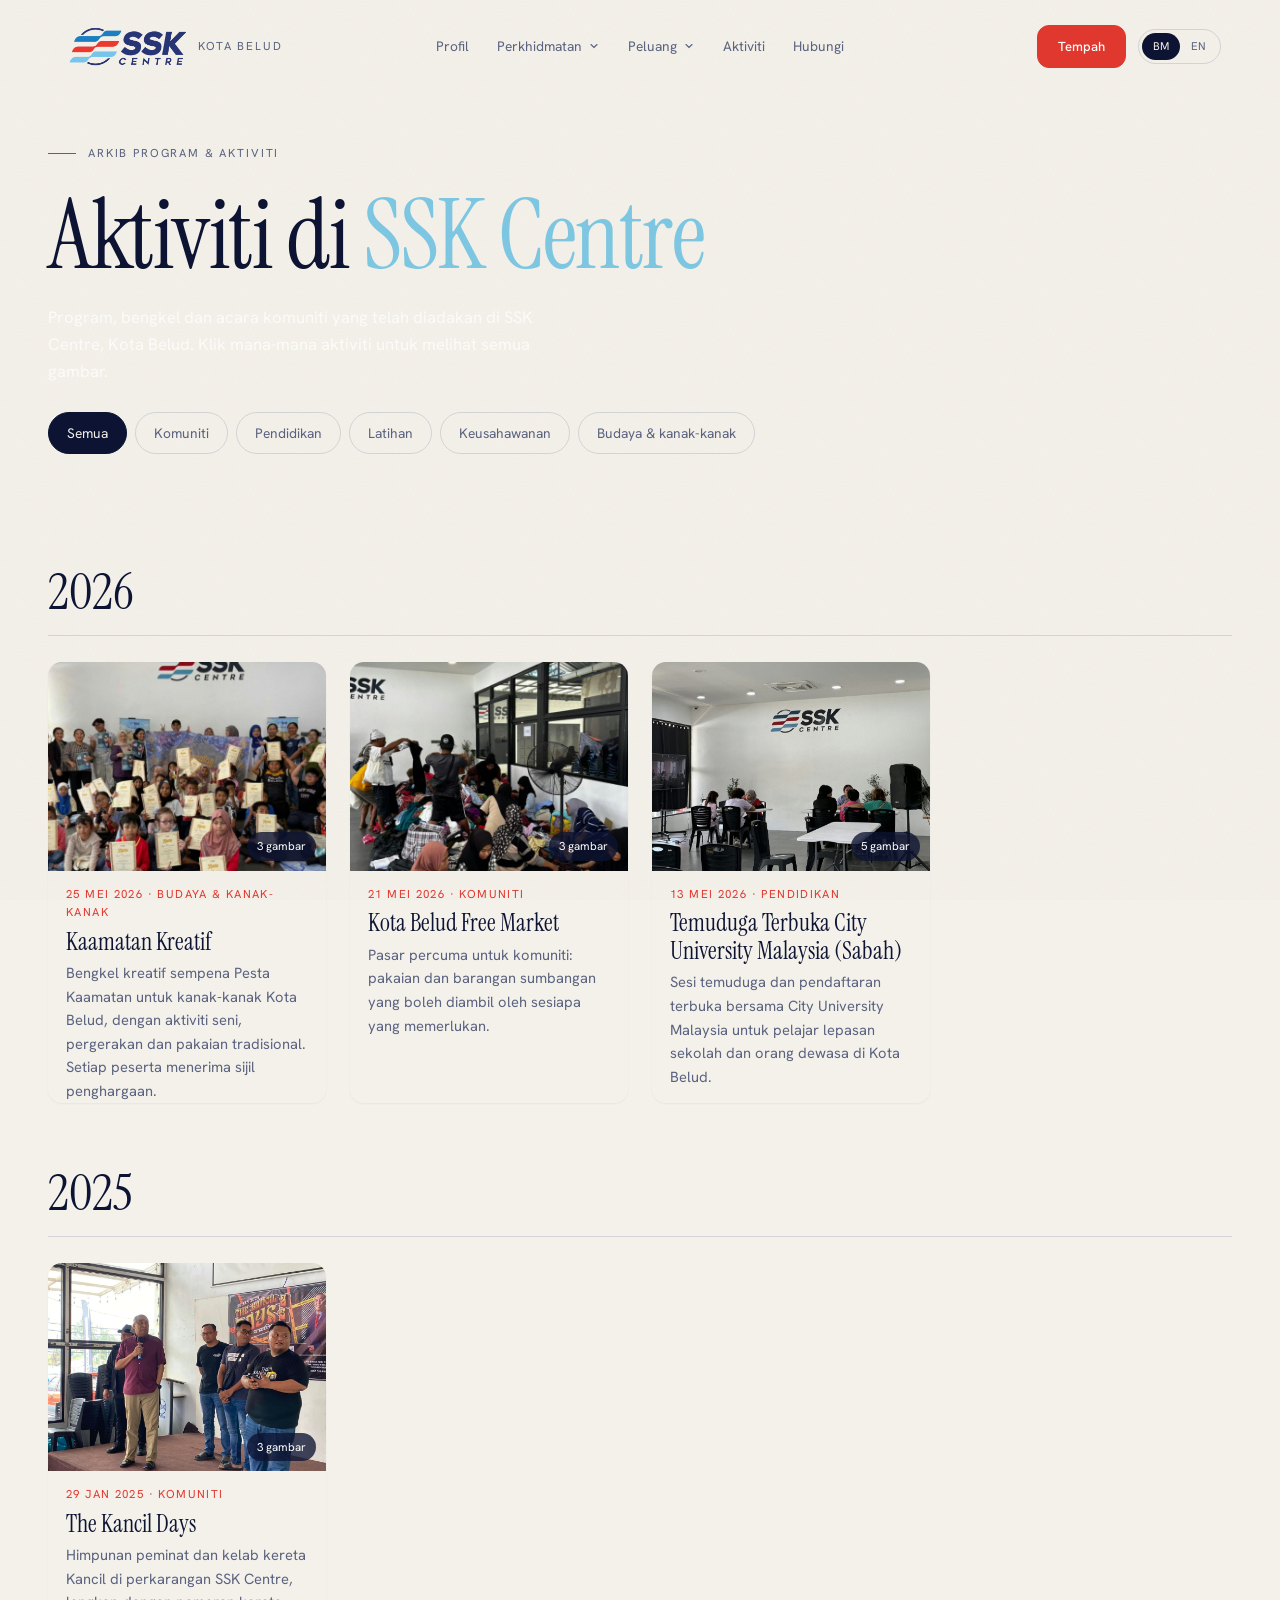
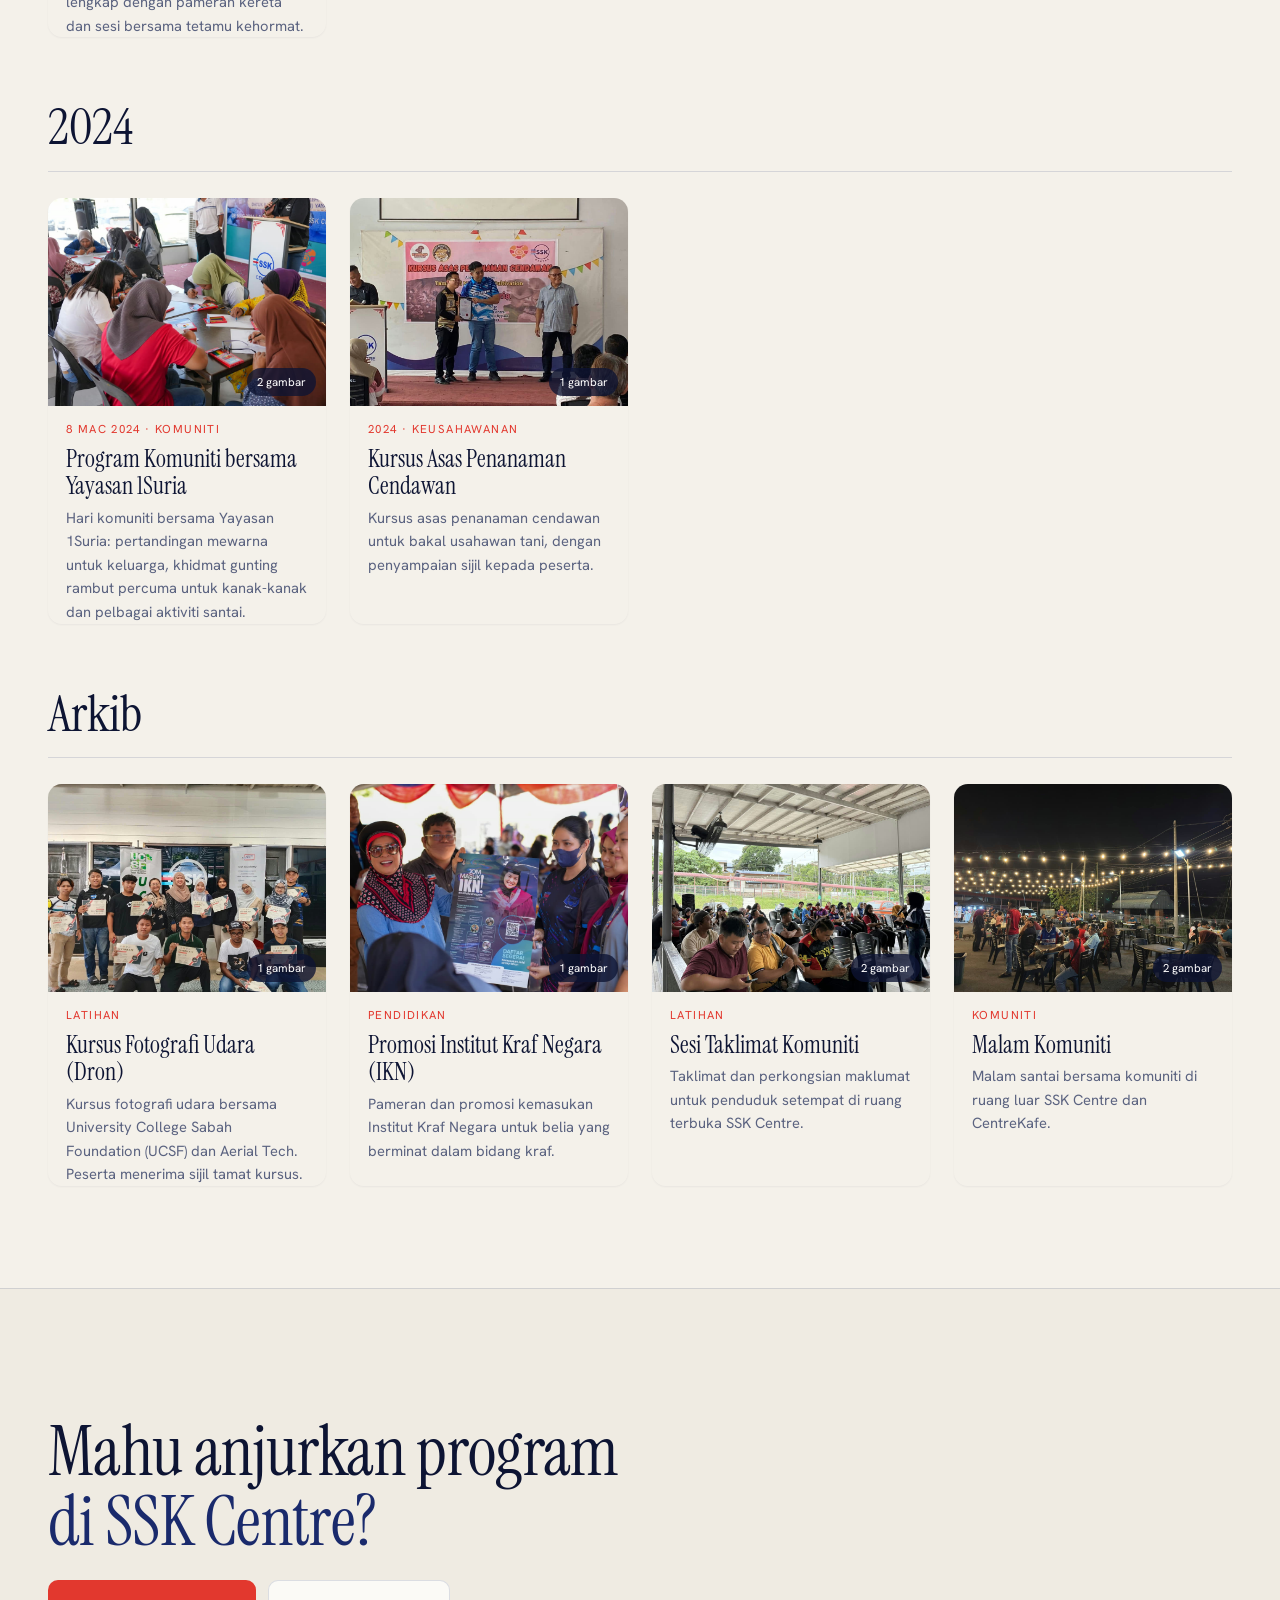
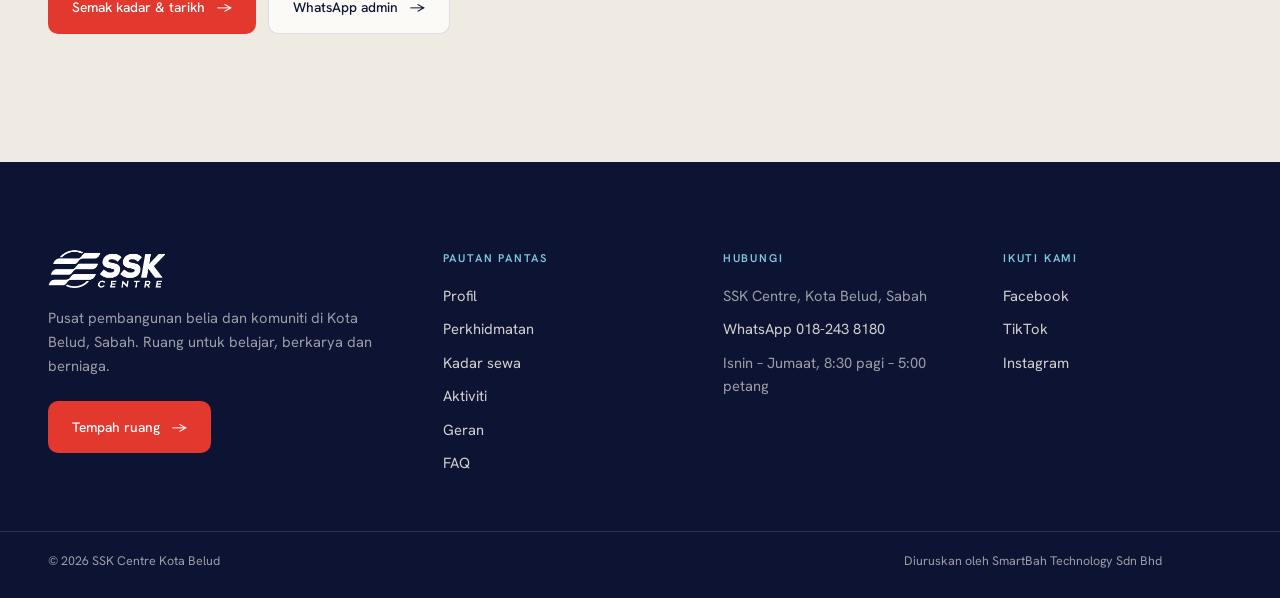
==== commit 9f0beb5d: "Floating nav, photo hero and scroll animations - Floating glass header with Services/Opportunities d" ====
--- a/aktiviti.html
+++ b/aktiviti.html
@@ -13,19 +13,39 @@
 <link rel="stylesheet" href="css/sections.css">
 <link rel="stylesheet" href="css/profil.css">
 <link rel="stylesheet" href="css/components.css">
+<link rel="stylesheet" href="css/nav.css">
 </head>
 <body class="page-akt">
 
-<header class="nav solid">
+<header class="nav">
   <a class="brand" href="index.html" aria-label="SSK Centre, Kota Belud">
     <span class="logo-crop logo-ssk"><img src="assets/logo-ssk-centre.png" alt="SSK Centre"></span>
     <span class="brand-sub">Kota Belud</span>
   </a>
   <nav class="nav-links" id="navLinks" aria-label="Utama">
     <a href="index.html#profil" data-i18n="n0">Profil</a>
-    <a href="index.html#perkhidmatan" data-i18n="n8">Perkhidmatan</a>
-    <a href="index.html#kadar" data-i18n="n1">Kadar sewa</a>
-    <a href="index.html#selangkah" data-i18n="n2">Geran</a>
+    <div class="nav-dd">
+      <button class="nav-dd-btn" type="button" aria-expanded="false" aria-controls="ddSvc"><span data-i18n="n8">Perkhidmatan</span><svg viewBox="0 0 24 24" aria-hidden="true"><path d="M6 9l6 6 6-6"/></svg></button>
+      <div class="nav-dd-menu" id="ddSvc">
+        <div>
+            <a href="index.html#perkhidmatan"><b data-i18n="dd1">Ruang &amp; perkhidmatan</b><span data-i18n="dd1s">Dewan, bilik mesyuarat, CentreKafe</span></a>
+            <a href="index.html#kadar"><b data-i18n="dd2">Kadar sewa</b><span data-i18n="dd2s">Komuniti, korporat, persendirian</span></a>
+            <a href="index.html#tempah"><b data-i18n="dd3">Borang tempahan</b><span data-i18n="dd3s">Tempah terus dalam 5 langkah</span></a>
+            <a href="index.html#ruang"><b data-i18n="dd4">Jelajah 3D</b><span data-i18n="dd4s">Lihat setiap ruang dalam bangunan</span></a>
+        </div>
+      </div>
+    </div>
+    <div class="nav-dd">
+      <button class="nav-dd-btn" type="button" aria-expanded="false" aria-controls="ddOpp"><span data-i18n="n9">Peluang</span><svg viewBox="0 0 24 24" aria-hidden="true"><path d="M6 9l6 6 6-6"/></svg></button>
+      <div class="nav-dd-menu" id="ddOpp">
+        <div>
+            <a href="index.html#selangkah"><b data-i18n="dd5">Selangkah ke Peluang</b><span data-i18n="dd5s">Program yang sedang dibuka</span></a>
+            <a href="index.html#geran"><b data-i18n="dd6">Quiz geran</b><span data-i18n="dd6s">Cari geran yang sesuai dalam 5 soalan</span></a>
+            <a href="index.html#peluang"><b data-i18n="dd7">Kursus &amp; pembiayaan</b><span data-i18n="dd7s">Senarai penuh peluang usahawan</span></a>
+            <a href="index.html#keahlian"><b data-i18n="dd8">Keahlian kelab</b><span data-i18n="dd8s">RM10, diskaun 10% semua fasiliti</span></a>
+        </div>
+      </div>
+    </div>
     <a href="aktiviti.html" aria-current="page" data-i18n="n7">Aktiviti</a>
     <a href="index.html#hubungi" data-i18n="n5">Hubungi</a>
     <div class="lang lang-m" role="group" aria-label="Bahasa / Language">
@@ -34,12 +54,12 @@
     </div>
   </nav>
   <div class="nav-r">
-    <button class="menu-btn" id="menuBtn" aria-expanded="false" aria-controls="navLinks" aria-label="Menu"><i></i><i></i></button>
     <a class="nav-cta" href="index.html#kadar" data-i18n="navBook">Tempah</a>
     <div class="lang" role="group" aria-label="Bahasa / Language">
       <button data-lang="ms" aria-pressed="true">BM</button>
       <button data-lang="en" aria-pressed="false">EN</button>
     </div>
+    <button class="menu-btn" id="menuBtn" type="button" aria-expanded="false" aria-controls="navLinks" aria-label="Menu"><i></i><i></i></button>
   </div>
 </header>
 
@@ -109,6 +129,7 @@
 </div>
 
 <script src="js/core.js"></script>
+<script src="js/nav.js"></script>
 <script src="js/aktiviti-data.js"></script>
 <script src="js/aktiviti.js"></script>
 </body>
--- a/css/site.css
+++ b/css/site.css
@@ -31,16 +31,14 @@
   margin: 0;
   padding: 0;
   box-sizing: border-box;
+  scrollbar-width: thin;
+  scrollbar-color: rgba(26, 42, 108, 0.38) transparent;
 }
 html {
   background: var(--bg);
 }
 /* Thin scrollbars in the brand colours instead of the grey system bar with arrow buttons.
    scrollbar-color/width cover Chrome, Edge and Firefox; the ::-webkit rules cover Safari. */
-* {
-  scrollbar-width: thin;
-  scrollbar-color: rgba(26, 42, 108, 0.38) transparent;
-}
 html:has(body.night) {
   scrollbar-color: rgba(244, 241, 234, 0.42) transparent;
 }
@@ -114,29 +112,6 @@
   mix-blend-mode: multiply;
   background-image: url("data:image/svg+xml,%3Csvg xmlns='http://www.w3.org/2000/svg' width='160' height='160'%3E%3Cfilter id='n'%3E%3CfeTurbulence type='fractalNoise' baseFrequency='.9' numOctaves='2' stitchTiles='stitch'/%3E%3C/filter%3E%3Crect width='100%25' height='100%25' filter='url(%23n)'/%3E%3C/svg%3E");
 }
-
-/* ---------- NAV ---------- */
-.nav {
-  position: fixed;
-  top: 0;
-  left: 0;
-  right: 0;
-  z-index: 30;
-  display: flex;
-  align-items: center;
-  justify-content: space-between;
-  padding: 20px var(--gutter);
-  transition:
-    background 0.4s var(--ease),
-    border-color 0.4s var(--ease),
-    padding 0.4s var(--ease);
-  border-bottom: 1px solid transparent;
-}
-.brand {
-  display: flex;
-  align-items: center;
-  gap: 12px;
-}
 .logo-crop {
   display: inline-block;
   overflow: hidden;
@@ -169,53 +144,6 @@
 body.night .logo-ssk img {
   mix-blend-mode: normal;
   filter: brightness(0) invert(1);
-}
-.brand-sub {
-  font-size: 0.72rem;
-  letter-spacing: 0.16em;
-  text-transform: uppercase;
-  color: var(--ink-2);
-}
-.nav-r {
-  display: flex;
-  gap: 14px;
-  align-items: center;
-}
-.lang {
-  display: flex;
-  border: 1px solid var(--_line);
-  border-radius: 99px;
-  padding: 3px;
-  font-size: 0.7rem;
-  letter-spacing: 0.1em;
-}
-.lang button {
-  padding: 5px 11px;
-  border-radius: 99px;
-  color: var(--ink-2);
-  transition: all 0.3s var(--ease);
-}
-.lang button[aria-pressed='true'] {
-  background: var(--ink);
-  color: var(--bg);
-}
-.nav-cta {
-  font-size: 0.8rem;
-  padding: 10px 20px;
-  border: 1px solid var(--ink);
-  border-radius: var(--r-s);
-  transition:
-    background 0.3s var(--ease),
-    color 0.3s var(--ease);
-  background: var(--_red);
-  border-color: var(--_red);
-  color: #fff;
-  font-weight: 500;
-}
-.nav-cta:hover {
-  background: var(--_night);
-  color: #fff;
-  border-color: var(--_night);
 }
 
 /* ---------- FIXED STAGE ---------- */
@@ -1089,8 +1017,7 @@
 
 /* ---------- MOBILE ---------- */
 @media (max-width: 900px) {
-  .rail,
-  .nav-cta {
+  .rail {
     display: none;
   }
   .room .pin::before,
--- a/css/sections.css
+++ b/css/sections.css
@@ -2,70 +2,6 @@
    FULL SITE: nav, content sections, chatbot, footer
    (loaded after site.css)
    ========================================================= */
-.nav.solid {
-  background: var(--bg);
-  border-bottom-color: var(--_line);
-  padding-top: 12px;
-  padding-bottom: 12px;
-}
-.nav-links {
-  display: flex;
-  gap: 24px;
-  font-size: 0.84rem;
-}
-.nav-links a {
-  color: var(--ink-2);
-  position: relative;
-  padding: 4px 0;
-  transition: color 0.3s var(--ease);
-}
-.nav-links a::after {
-  content: '';
-  position: absolute;
-  left: 0;
-  bottom: 0;
-  width: 100%;
-  height: 1px;
-  background: currentColor;
-  transform: scaleX(0);
-  transform-origin: right;
-  transition: transform 0.45s var(--ease);
-}
-.nav-links a:hover {
-  color: var(--ink);
-}
-.nav-links a:hover::after {
-  transform: scaleX(1);
-  transform-origin: left;
-}
-.menu-btn {
-  display: none;
-  width: 42px;
-  height: 42px;
-  border: 1px solid var(--_line);
-  border-radius: 50%;
-  position: relative;
-}
-.menu-btn i {
-  position: absolute;
-  left: 12px;
-  right: 12px;
-  height: 1.5px;
-  background: var(--ink);
-  transition: transform 0.4s var(--ease);
-}
-.menu-btn i:first-child {
-  top: 16px;
-}
-.menu-btn i:last-child {
-  top: 24px;
-}
-.menu-open .menu-btn i:first-child {
-  transform: translateY(4px) rotate(45deg);
-}
-.menu-open .menu-btn i:last-child {
-  transform: translateY(-4px) rotate(-45deg);
-}
 .sr {
   position: absolute;
   width: 1px;
@@ -821,51 +757,7 @@
 }
 
 /* ---------- responsive ---------- */
-@media (min-width: 901px) {
-  .nav-links {
-    position: absolute;
-    left: 50%;
-    transform: translateX(-50%);
-  }
-}
-@media (max-width: 1180px) and (min-width: 901px) {
-  .nav-links {
-    gap: 14px;
-    font-size: 0.76rem;
-  }
-  .brand-sub {
-    display: none;
-  }
-}
 @media (max-width: 900px) {
-  .menu-btn {
-    display: block;
-  }
-  .nav-links {
-    position: fixed;
-    inset: 0;
-    z-index: -1;
-    flex-direction: column;
-    justify-content: center;
-    gap: 6px;
-    padding: 0 var(--gutter);
-    background: var(--_cream);
-    opacity: 0;
-    visibility: hidden;
-    transition:
-      opacity 0.4s var(--ease),
-      visibility 0.4s;
-  }
-  .nav-links a {
-    font-family: var(--font-display);
-    font-size: 2.2rem;
-    color: var(--_night);
-    padding: 6px 0;
-  }
-  .menu-open .nav-links {
-    opacity: 1;
-    visibility: visible;
-  }
   .split {
     grid-template-columns: minmax(0, 1fr);
   }
--- a/css/profil.css
+++ b/css/profil.css
@@ -7,45 +7,318 @@
   pointer-events: none;
 }
 
-/* ---------- hero ---------- */
+/* ---------- hero: full-photo stage with floating cards ---------- */
 .pf-hero {
-  min-height: 100vh;
-  min-height: 100svh;
-  display: grid;
-  grid-template-columns: minmax(0, 1fr) minmax(0, 1fr);
-  gap: clamp(2rem, 5vw, 5rem);
-  align-items: center;
-  padding: clamp(6.5rem, 12vh, 9rem) var(--gutter) clamp(3rem, 7vh, 5rem);
-  max-width: 90rem;
+  padding: 92px var(--gutter) clamp(3rem, 7vh, 5rem);
+  max-width: 96rem;
   margin: 0 auto;
 }
+.pf-stage {
+  position: relative;
+  isolation: isolate;
+  overflow: hidden;
+  border-radius: 28px;
+  min-height: 560px;
+  height: calc(100svh - 112px);
+  max-height: 900px;
+  display: flex;
+  align-items: flex-end;
+  padding: clamp(1.5rem, 4vw, 3.5rem);
+  background: var(--_night);
+  color: #fff;
+}
+.pf-slides img {
+  position: absolute;
+  inset: 0;
+  width: 100%;
+  height: 100%;
+  object-fit: cover;
+  z-index: -2;
+  opacity: 0;
+  transform: scale(1.08);
+  transition:
+    opacity 1.4s ease,
+    transform 7.5s ease-out;
+}
+.pf-slides img.on {
+  opacity: 1;
+  transform: scale(1);
+}
+.pf-stage::after {
+  content: '';
+  position: absolute;
+  inset: 0;
+  z-index: -1;
+  background: linear-gradient(
+      to top,
+      rgba(13, 20, 51, 0.92) 0%,
+      rgba(13, 20, 51, 0.55) 38%,
+      rgba(13, 20, 51, 0.05) 70%
+    ),
+    linear-gradient(to right, rgba(13, 20, 51, 0.55), rgba(13, 20, 51, 0) 60%);
+}
+.pf-hero-txt {
+  max-width: 44rem;
+}
+.pf-eye {
+  font-size: 0.74rem;
+  letter-spacing: 0.14em;
+  text-transform: uppercase;
+  color: rgba(255, 255, 255, 0.72);
+  margin-bottom: 18px;
+}
 .pf-title {
   font-family: var(--font-display);
   font-weight: 400;
-  font-size: clamp(4rem, 10vw, 10.5rem);
-  line-height: 0.98;
+  font-size: clamp(2.8rem, 6vw, 6rem);
+  line-height: 1;
   letter-spacing: -0.015em;
-  margin-bottom: 26px;
+  margin-bottom: 20px;
+  max-width: 16ch;
+  text-wrap: balance;
   padding-top: 0.04em;
 }
 .pf-title em {
   font-style: normal;
+  color: var(--_sky);
+}
+.pf-lead {
+  font-size: clamp(1rem, 1.3vw, 1.15rem);
+  line-height: 1.6;
+  color: rgba(255, 255, 255, 0.82);
+  max-width: 34rem;
+  margin-bottom: 28px;
+}
+.pf-btn-glass {
+  color: #fff;
+  background: rgba(255, 255, 255, 0.1);
+  border: 1px solid rgba(255, 255, 255, 0.35);
+  backdrop-filter: blur(8px);
+  -webkit-backdrop-filter: blur(8px);
+}
+.pf-btn-glass:hover {
+  background: rgba(255, 255, 255, 0.2);
+}
+.pf-assure {
+  list-style: none;
+  display: flex;
+  flex-wrap: wrap;
+  gap: 8px 20px;
+  margin-top: 18px;
+  font-size: 0.85rem;
+  color: rgba(255, 255, 255, 0.75);
+}
+.pf-assure li {
+  display: flex;
+  align-items: center;
+  gap: 7px;
+}
+.pf-assure li::before {
+  content: '';
+  width: 6px;
+  height: 6px;
+  border-radius: 50%;
+  background: var(--_sky);
+}
+.pf-assure a {
+  color: inherit;
+  text-decoration: underline;
+  text-underline-offset: 3px;
+}
+.pf-assure a:hover {
+  color: #fff;
+}
+
+/* floating glass cards */
+.pf-card {
+  position: absolute;
+  right: clamp(1.5rem, 3vw, 2.5rem);
+  border-radius: 18px;
+  background: rgba(250, 248, 243, 0.9);
+  backdrop-filter: blur(14px) saturate(140%);
+  -webkit-backdrop-filter: blur(14px) saturate(140%);
+  box-shadow: 0 20px 50px -20px rgba(0, 0, 0, 0.55);
+  color: var(--_night);
+  animation: pf-float 7s ease-in-out infinite;
+}
+.pf-card-book {
+  bottom: clamp(1.5rem, 4vw, 3.5rem);
+  width: 300px;
+  padding: 20px;
+}
+.pf-card-proof {
+  top: clamp(1.5rem, 3vw, 2.5rem);
+  display: flex;
+  align-items: center;
+  gap: 12px;
+  padding: 10px 16px 10px 10px;
+  font-size: 0.85rem;
+  text-decoration: none;
+  animation-delay: -3.5s;
+}
+.pf-card-proof b {
+  font-family: var(--font-display);
+  font-weight: 400;
+  font-size: 1.35rem;
+  color: var(--_red);
+}
+.pf-faces {
+  display: flex;
+}
+.pf-faces img {
+  width: 36px;
+  height: 36px;
+  border-radius: 50%;
+  object-fit: cover;
+  border: 2px solid var(--_paper);
+}
+.pf-faces img + img {
+  margin-left: -12px;
+}
+.pf-card-k {
+  font-size: 0.68rem;
+  letter-spacing: 0.12em;
+  text-transform: uppercase;
+  color: rgba(13, 20, 51, 0.6);
+}
+.pf-card-t {
+  font-family: var(--font-display);
+  font-size: 1.6rem;
+  line-height: 1.1;
+  margin-top: 4px;
+}
+.pf-card-s {
+  font-size: 0.82rem;
+  color: rgba(13, 20, 51, 0.65);
+  margin-top: 2px;
+}
+.pf-slots {
+  list-style: none;
+  display: grid;
+  grid-template-columns: repeat(3, minmax(0, 1fr));
+  gap: 6px;
+  margin: 14px 0;
+}
+.pf-slots li {
+  display: grid;
+  gap: 2px;
+  padding: 8px 6px;
+  border-radius: 10px;
+  background: rgba(26, 42, 108, 0.07);
+  font-size: 0.68rem;
+  color: rgba(13, 20, 51, 0.65);
+  text-align: center;
+}
+.pf-slots b {
+  font-size: 0.8rem;
   color: var(--_navy);
 }
-.pf-lead {
-  font-size: clamp(1.05rem, 1.4vw, 1.25rem);
-  line-height: 1.6;
+.pf-card-go {
+  width: 100%;
+  display: flex;
+  justify-content: space-between;
+  align-items: center;
+  padding: 11px 14px;
+  border: 0;
+  border-radius: 10px;
+  background: var(--_navy);
+  color: #fff;
+  font: inherit;
+  font-size: 0.88rem;
+  font-weight: 600;
+  cursor: pointer;
+  transition: background 0.2s;
+}
+.pf-card-go:hover {
+  background: var(--_night);
+}
+@keyframes pf-float {
+  0%,
+  100% {
+    transform: translateY(0);
+  }
+  50% {
+    transform: translateY(-8px);
+  }
+}
+
+/* caption and progress of the current photo */
+.pf-cap {
+  position: absolute;
+  left: 50%;
+  bottom: 14px;
+  translate: -50% 0;
+  display: flex;
+  align-items: center;
+  gap: 12px;
+  font-size: 0.75rem;
+  color: rgba(255, 255, 255, 0.7);
+  white-space: nowrap;
+}
+.pf-dots {
+  display: flex;
+  gap: 6px;
+}
+.pf-dots i {
+  width: 18px;
+  height: 3px;
+  border-radius: 2px;
+  background: rgba(255, 255, 255, 0.35);
+  transition:
+    background 0.4s,
+    width 0.4s;
+}
+.pf-dots i.on {
+  width: 30px;
+  background: #fff;
+}
+
+/* partners: endless sliding row */
+.pf-proof {
+  display: flex;
+  align-items: center;
+  gap: 28px;
+  padding: 28px 0 8px;
+}
+.pf-proof p {
+  flex: none;
+  font-size: 0.72rem;
+  letter-spacing: 0.12em;
+  text-transform: uppercase;
   color: var(--ink-2);
-  max-width: 34rem;
-  margin-bottom: 32px;
+}
+.pf-marquee {
+  flex: 1;
+  min-width: 0;
+  display: flex;
+  overflow: hidden;
+  mask-image: linear-gradient(to right, transparent, #000 8%, #000 92%, transparent);
+  -webkit-mask-image: linear-gradient(to right, transparent, #000 8%, #000 92%, transparent);
+}
+.pf-marquee ul {
+  flex: none;
+  list-style: none;
+  display: flex;
+  gap: 48px;
+  padding-right: 48px;
+  animation: pf-slide 32s linear infinite;
+}
+.pf-marquee li {
+  font-family: var(--font-display);
+  font-size: 1.3rem;
+  color: var(--_navy);
+  white-space: nowrap;
+  opacity: 0.75;
+}
+@keyframes pf-slide {
+  to {
+    transform: translateX(-100%);
+  }
 }
 .pf-stats {
   display: grid;
   gap: 12px;
-  margin-top: 40px;
-  padding-top: 0;
-  border-top: 0;
-  flex-wrap: wrap;
+  margin-top: 20px;
   grid-template-columns: repeat(4, minmax(0, 1fr));
 }
 .pf-stats dt {
@@ -58,30 +331,16 @@
   font-size: 0.78rem;
   color: var(--ink-2);
   margin-top: 6px;
-  max-width: none;
   line-height: 1.35;
 }
 
-.pf-mosaic {
-  display: grid;
-  grid-template-columns: 1.25fr 1fr;
-  grid-template-rows: 1fr 1fr;
-  gap: 12px;
-  height: min(72vh, 640px);
-}
-.pf-mosaic img {
-  width: 100%;
-  height: 100%;
-  object-fit: cover;
-  border-radius: 4px;
-  display: block;
-  background: #e6e1d6;
-}
-.pf-mosaic .m1 {
-  grid-row: 1 / 3;
-}
-.pf-mosaic .m3 {
-  object-position: 50% 60%;
+/* words that light up while scrolling */
+.words-on .w {
+  opacity: 0.22;
+  transition: opacity 0.35s ease;
+}
+.words-on .w.lit {
+  opacity: 1;
 }
 
 /* ---------- background ---------- */
@@ -310,26 +569,50 @@
 }
 
 /* ---------- responsive ---------- */
+@media (max-width: 1100px) {
+  .pf-card-book {
+    display: none;
+  }
+}
 @media (max-width: 900px) {
   .pf-hero {
-    grid-template-columns: minmax(0, 1fr);
+    padding-top: 84px;
+  }
+  .pf-stage {
     min-height: 0;
-    padding-top: 6.5rem;
-  }
-  .pf-mosaic {
     height: auto;
-    grid-template-columns: 1fr 1fr;
-    grid-template-rows: auto;
-  }
-  .pf-mosaic .m1 {
-    grid-row: auto;
-    grid-column: 1 / 3;
-    aspect-ratio: 16/10;
-  }
-  .pf-mosaic .m2,
-  .pf-mosaic .m3 {
-    aspect-ratio: 1;
-  }
+    max-height: none;
+    padding: 96px 20px 48px;
+    border-radius: 22px;
+  }
+  .pf-card-proof {
+    right: auto;
+    left: 16px;
+    top: 16px;
+  }
+  .pf-proof {
+    flex-direction: column;
+    align-items: flex-start;
+    gap: 12px;
+  }
+  .pf-marquee {
+    width: 100%;
+  }
+}
+@media (prefers-reduced-motion: reduce) {
+  .pf-card,
+  .pf-marquee ul {
+    animation: none;
+  }
+  .pf-marquee ul[aria-hidden] {
+    display: none;
+  }
+  .pf-marquee ul {
+    flex-wrap: wrap;
+    gap: 8px 28px;
+  }
+}
+@media (max-width: 900px) {
   .pf-areas {
     grid-template-columns: repeat(2, minmax(0, 1fr));
   }
--- a/css/components.css
+++ b/css/components.css
@@ -11,16 +11,6 @@
 .content .sec-navy .btn-line,
 .site-foot .btn-line {
   background: transparent;
-}
-
-/* ---------- header ---------- */
-body.night .nav-cta:hover {
-  background: var(--_cream);
-  border-color: var(--_cream);
-  color: var(--_night);
-}
-.lang-m {
-  display: none;
 }
 
 /* ---------- shared card look ---------- */
@@ -99,7 +89,6 @@
   color: var(--_red);
 }
 
-.pf-mosaic img,
 .pf-speech img,
 .akt-img {
   border-radius: var(--r);
@@ -310,24 +299,6 @@
   }
 }
 @media (max-width: 900px) {
-  .nav-cta {
-    display: inline-flex;
-    padding: 9px 16px;
-    font-size: 0.82rem;
-  }
-  .nav-r > .lang,
-  .brand-sub {
-    display: none;
-  }
-  .lang-m {
-    display: flex;
-    margin-top: 22px;
-    width: fit-content;
-  }
-  .lang-m button {
-    padding: 8px 16px;
-    font-size: 0.8rem;
-  }
   .pf-stats {
     grid-template-columns: repeat(2, minmax(0, 1fr));
     gap: 10px;
--- a/css/nav.css
+++ b/css/nav.css
@@ -0,0 +1,382 @@
+/* =========================================================
+   Header: floating nav bar, glass effect on scroll, dropdown
+   menus and the phone menu. Every header style lives here;
+   behaviour is in js/nav.js. Uses the tokens in site.css.
+   ========================================================= */
+
+/* ---------- floating bar ---------- */
+.nav {
+  position: fixed;
+  top: 14px;
+  left: 0;
+  right: 0;
+  z-index: 30;
+  /* centred with margins, not transform: a transformed parent would trap the fixed phone menu */
+  width: min(1240px, calc(100% - 2 * var(--gutter)));
+  margin: 0 auto;
+  display: flex;
+  align-items: center;
+  justify-content: space-between;
+  padding: 10px 10px 10px 20px;
+  border-radius: 20px;
+  border: 1px solid transparent;
+  background: transparent;
+  transition:
+    background 0.4s var(--ease),
+    border-color 0.4s var(--ease),
+    box-shadow 0.4s var(--ease),
+    top 0.4s var(--ease);
+}
+/* scrolled: frosted glass, the page stays faintly visible behind it */
+.nav.solid {
+  top: 10px;
+  background: rgba(250, 248, 243, 0.72);
+  border-color: rgba(26, 42, 108, 0.1);
+  box-shadow: 0 12px 32px -14px rgba(13, 20, 51, 0.28);
+  -webkit-backdrop-filter: blur(14px) saturate(150%);
+  backdrop-filter: blur(14px) saturate(150%);
+}
+body.night .nav.solid {
+  background: rgba(13, 20, 51, 0.62);
+  border-color: rgba(244, 241, 234, 0.12);
+}
+@supports not ((backdrop-filter: blur(1px)) or (-webkit-backdrop-filter: blur(1px))) {
+  .nav.solid {
+    background: rgba(250, 248, 243, 0.96);
+  }
+  body.night .nav.solid {
+    background: rgba(13, 20, 51, 0.94);
+  }
+}
+
+.brand {
+  display: flex;
+  align-items: center;
+  gap: 12px;
+}
+.brand-sub {
+  font-size: 0.72rem;
+  letter-spacing: 0.16em;
+  text-transform: uppercase;
+  color: var(--ink-2);
+}
+.nav-r {
+  display: flex;
+  gap: 12px;
+  align-items: center;
+}
+
+/* ---------- links ---------- */
+.nav-links {
+  position: absolute;
+  left: 50%;
+  transform: translateX(-50%);
+  display: flex;
+  align-items: center;
+  gap: 4px;
+  font-size: 0.86rem;
+}
+.nav-links > a,
+.nav-dd-btn {
+  display: inline-flex;
+  align-items: center;
+  gap: 6px;
+  padding: 8px 12px;
+  border-radius: 10px;
+  color: var(--ink-2);
+  font: inherit;
+  transition:
+    color 0.25s var(--ease),
+    background 0.25s var(--ease);
+}
+.nav-links > a:hover,
+.nav-dd-btn:hover,
+.nav-dd.open .nav-dd-btn {
+  color: var(--ink);
+  background: rgba(26, 42, 108, 0.06);
+}
+body.night .nav-links > a:hover,
+body.night .nav-dd-btn:hover,
+body.night .nav-dd.open .nav-dd-btn {
+  background: rgba(244, 241, 234, 0.08);
+}
+.nav-dd-btn svg {
+  width: 12px;
+  height: 12px;
+  fill: none;
+  stroke: currentColor;
+  stroke-width: 2.2;
+  stroke-linecap: round;
+  transition: transform 0.3s var(--ease);
+}
+.nav-dd.open .nav-dd-btn svg {
+  transform: rotate(180deg);
+}
+
+/* ---------- dropdown ---------- */
+.nav-dd {
+  position: relative;
+}
+.nav-dd-menu {
+  position: absolute;
+  top: calc(100% + 12px);
+  left: 50%;
+  min-width: 280px;
+  padding: 8px;
+  border-radius: 16px;
+  background: rgba(250, 248, 243, 0.94);
+  border: 1px solid rgba(26, 42, 108, 0.1);
+  box-shadow: 0 24px 48px -20px rgba(13, 20, 51, 0.35);
+  -webkit-backdrop-filter: blur(16px);
+  backdrop-filter: blur(16px);
+  opacity: 0;
+  visibility: hidden;
+  transform: translate(-50%, -6px) scale(0.98);
+  transform-origin: top center;
+  transition:
+    opacity 0.22s var(--ease),
+    transform 0.28s var(--ease),
+    visibility 0.28s;
+}
+/* invisible bridge so the menu does not close while the pointer travels down to it */
+.nav-dd-menu::before {
+  content: '';
+  position: absolute;
+  left: 0;
+  right: 0;
+  top: -14px;
+  height: 14px;
+}
+.nav-dd.open .nav-dd-menu {
+  opacity: 1;
+  visibility: visible;
+  transform: translate(-50%, 0) scale(1);
+}
+.nav-dd-menu a {
+  display: grid;
+  gap: 2px;
+  padding: 10px 12px;
+  border-radius: 10px;
+  color: var(--_night);
+  transition: background 0.2s var(--ease);
+}
+.nav-dd-menu a:hover,
+.nav-dd-menu a:focus-visible {
+  background: rgba(126, 200, 227, 0.18);
+}
+.nav-dd-menu b {
+  font-weight: 600;
+  font-size: 0.88rem;
+}
+.nav-dd-menu span {
+  font-size: 0.76rem;
+  color: var(--_ink-soft);
+}
+
+/* ---------- language switch & call to action ---------- */
+.lang {
+  display: flex;
+  border: 1px solid var(--_line);
+  border-radius: 99px;
+  padding: 3px;
+  font-size: 0.7rem;
+  letter-spacing: 0.1em;
+}
+.lang button {
+  padding: 5px 11px;
+  border-radius: 99px;
+  color: var(--ink-2);
+  transition: all 0.3s var(--ease);
+}
+.lang button[aria-pressed='true'] {
+  background: var(--ink);
+  color: var(--bg);
+}
+.lang-m {
+  display: none;
+}
+.nav-cta {
+  font-size: 0.82rem;
+  font-weight: 500;
+  padding: 10px 20px;
+  border: 1px solid var(--_red);
+  border-radius: 12px;
+  background: var(--_red);
+  color: #fff;
+  transition:
+    background 0.3s var(--ease),
+    color 0.3s var(--ease),
+    border-color 0.3s var(--ease);
+}
+.nav-cta:hover {
+  background: var(--_night);
+  border-color: var(--_night);
+  color: #fff;
+}
+body.night .nav-cta:hover {
+  background: var(--_cream);
+  border-color: var(--_cream);
+  color: var(--_night);
+}
+
+/* ---------- hamburger ---------- */
+.menu-btn {
+  display: none;
+  width: 42px;
+  height: 42px;
+  border: 1px solid var(--_line);
+  border-radius: 12px;
+  position: relative;
+}
+.menu-btn i {
+  position: absolute;
+  left: 12px;
+  right: 12px;
+  height: 1.5px;
+  background: var(--ink);
+  transition: transform 0.4s var(--ease);
+}
+.menu-btn i:first-child {
+  top: 16px;
+}
+.menu-btn i:last-child {
+  top: 24px;
+}
+.menu-open .menu-btn i:first-child {
+  transform: translateY(4px) rotate(45deg);
+}
+.menu-open .menu-btn i:last-child {
+  transform: translateY(-4px) rotate(-45deg);
+}
+
+@media (max-width: 1180px) and (min-width: 901px) {
+  .nav-links {
+    font-size: 0.8rem;
+    gap: 0;
+  }
+  .brand-sub {
+    display: none;
+  }
+}
+
+/* ---------- phone & tablet: hamburger → full-screen menu ---------- */
+@media (max-width: 900px) {
+  .nav {
+    top: 10px;
+    width: calc(100% - 20px);
+    padding: 8px 8px 8px 14px;
+  }
+  .nav.solid {
+    top: 8px;
+  }
+  /* a filtered parent would trap the fixed menu inside the bar, so the glass is dropped while it is open */
+  body.menu-open .nav {
+    -webkit-backdrop-filter: none;
+    backdrop-filter: none;
+  }
+  .brand-sub,
+  .nav-r > .lang {
+    display: none;
+  }
+  .menu-btn {
+    display: block;
+  }
+  .nav-cta {
+    display: inline-flex;
+    padding: 9px 16px;
+  }
+  .nav-links {
+    position: fixed;
+    inset: 0;
+    transform: none;
+    z-index: -1;
+    flex-direction: column;
+    align-items: stretch;
+    justify-content: flex-start;
+    gap: 2px;
+    padding: 96px var(--gutter) 40px;
+    overflow-y: auto;
+    background: var(--_cream);
+    opacity: 0;
+    visibility: hidden;
+    transition:
+      opacity 0.35s var(--ease),
+      visibility 0.35s;
+  }
+  .menu-open .nav-links {
+    opacity: 1;
+    visibility: visible;
+  }
+  .nav-links > a,
+  .nav-dd-btn {
+    width: 100%;
+    justify-content: space-between;
+    padding: 10px 4px;
+    border-radius: 0;
+    font-family: var(--font-display);
+    font-size: 2rem;
+    color: var(--_night);
+    background: none;
+  }
+  .nav-links > a:hover,
+  .nav-dd-btn:hover,
+  .nav-dd.open .nav-dd-btn {
+    background: none;
+    color: var(--_night);
+  }
+  .nav-dd-btn svg {
+    width: 18px;
+    height: 18px;
+  }
+  /* sub-menus open in place (accordion) */
+  .nav-dd-menu {
+    position: static;
+    min-width: 0;
+    padding: 0 0 0 4px;
+    border: 0;
+    border-left: 2px solid var(--_sky);
+    border-radius: 0;
+    background: none;
+    box-shadow: none;
+    -webkit-backdrop-filter: none;
+    backdrop-filter: none;
+    transform: none;
+    display: grid;
+    grid-template-rows: 0fr;
+    opacity: 1;
+    visibility: visible;
+    overflow: hidden;
+    transition: grid-template-rows 0.35s var(--ease);
+  }
+  .nav-dd-menu::before {
+    display: none;
+  }
+  .nav-dd-menu > div {
+    min-height: 0;
+    transition: visibility 0.35s;
+  }
+  /* closed sub-menus must not be reachable with Tab */
+  .nav-dd:not(.open) .nav-dd-menu > div {
+    visibility: hidden;
+  }
+  .nav-dd.open .nav-dd-menu {
+    grid-template-rows: 1fr;
+    transform: none;
+    margin-bottom: 8px;
+  }
+  .nav-dd-menu a {
+    padding: 9px 14px;
+  }
+  .nav-dd-menu b {
+    font-size: 1rem;
+  }
+  .lang-m {
+    display: flex;
+    margin-top: 22px;
+    width: fit-content;
+  }
+  .lang-m button {
+    padding: 8px 16px;
+    font-size: 0.8rem;
+  }
+}
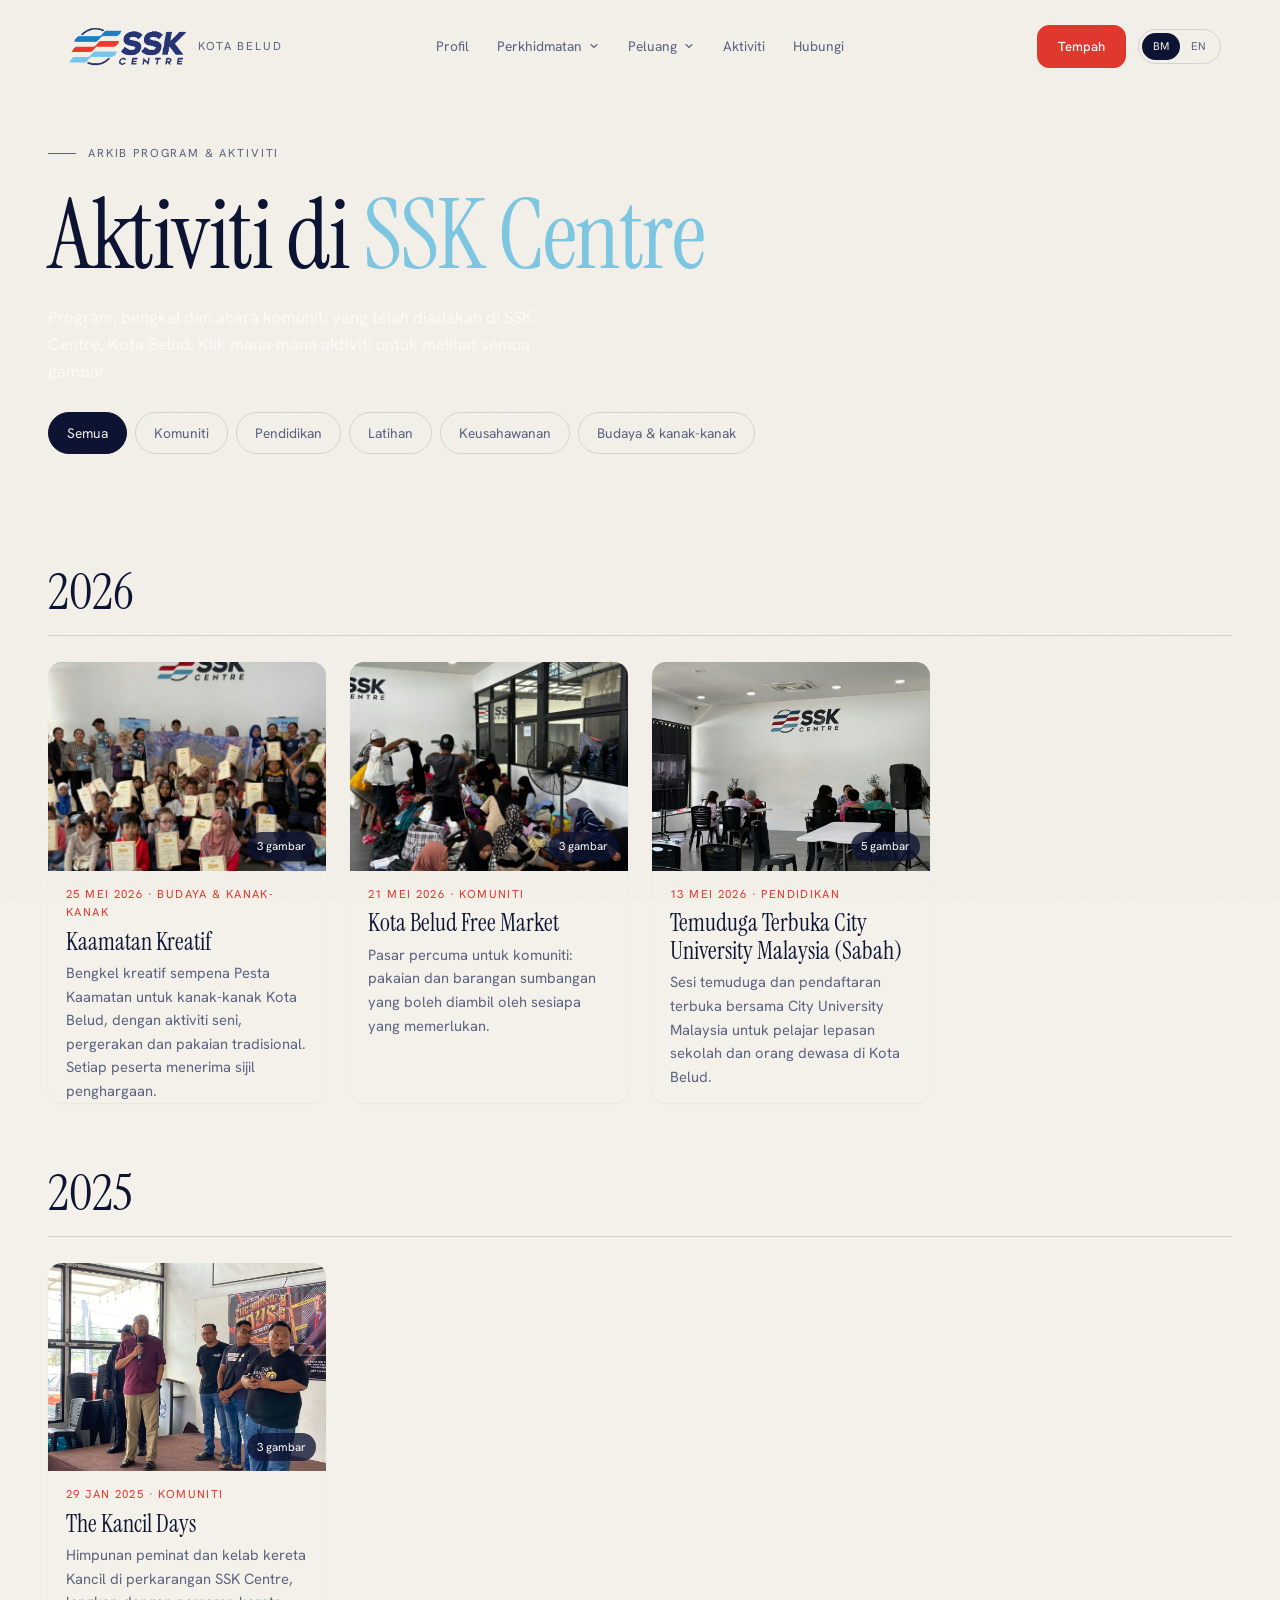
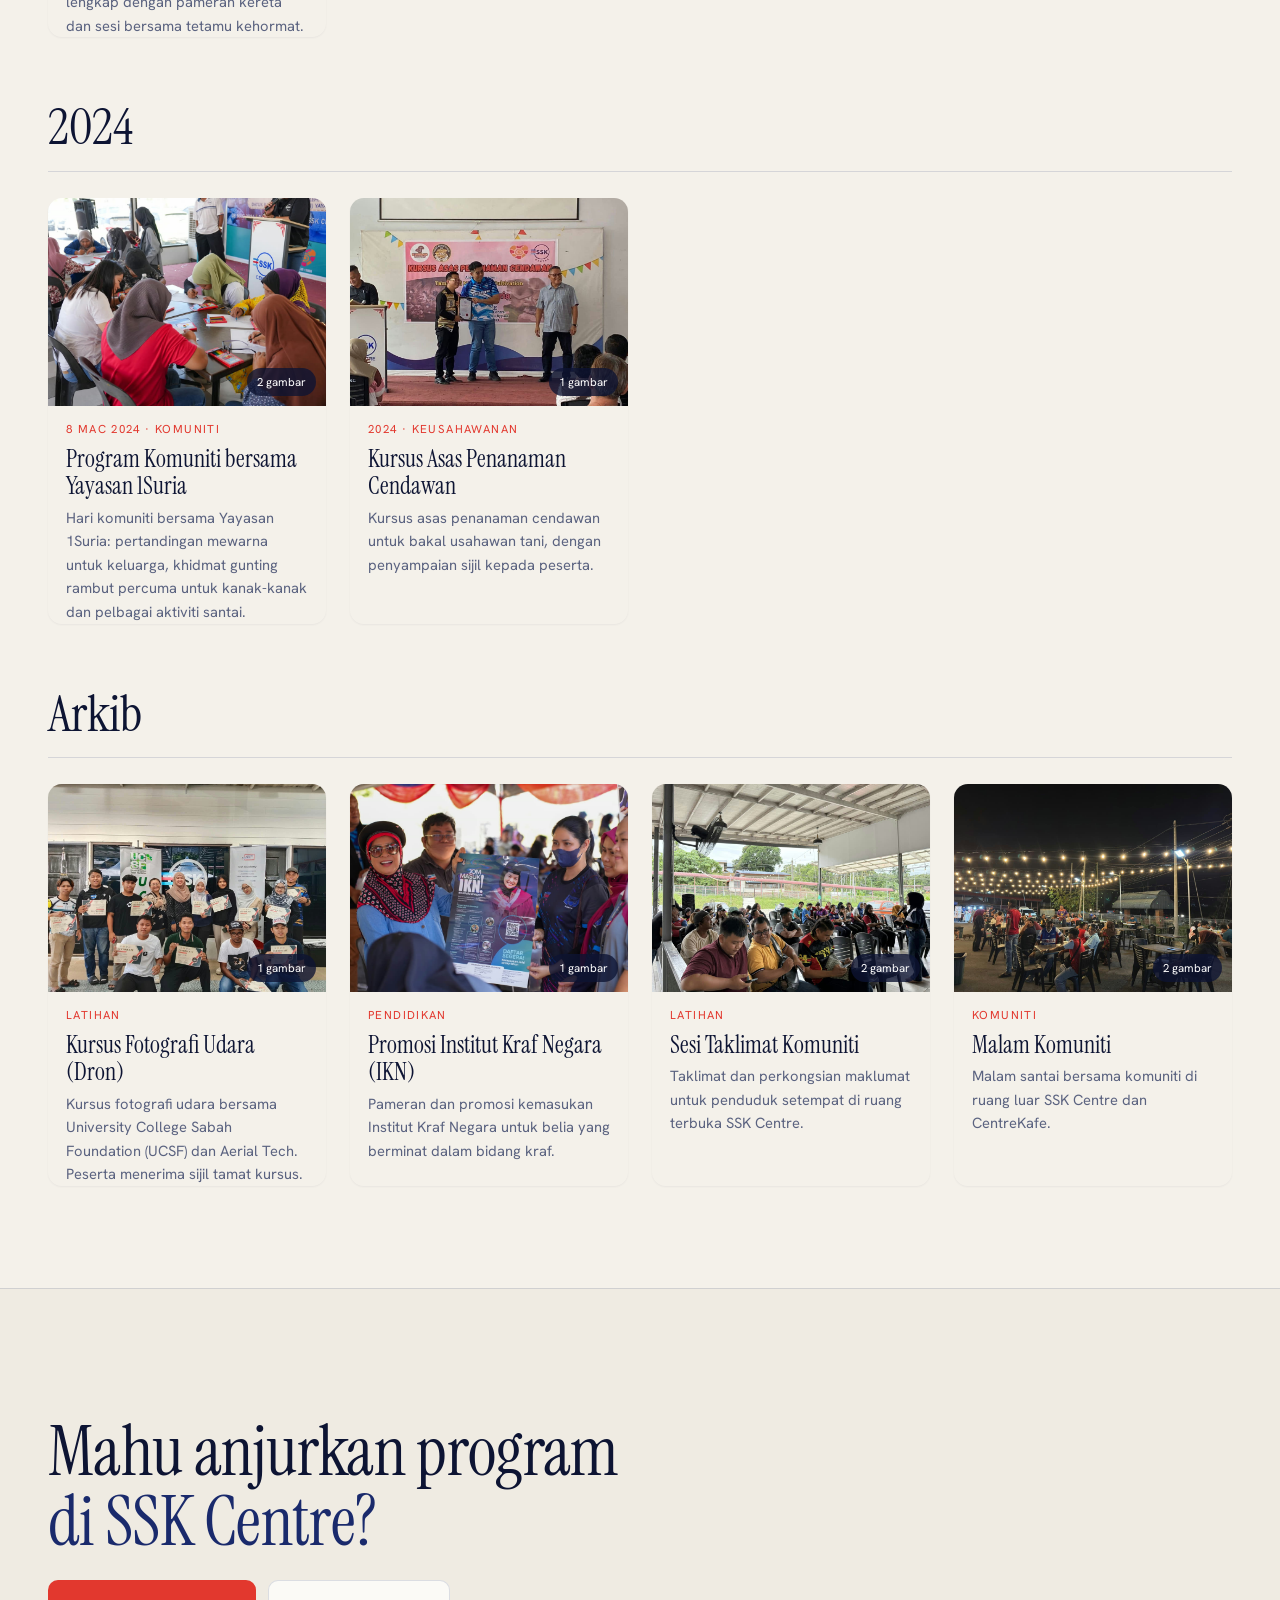
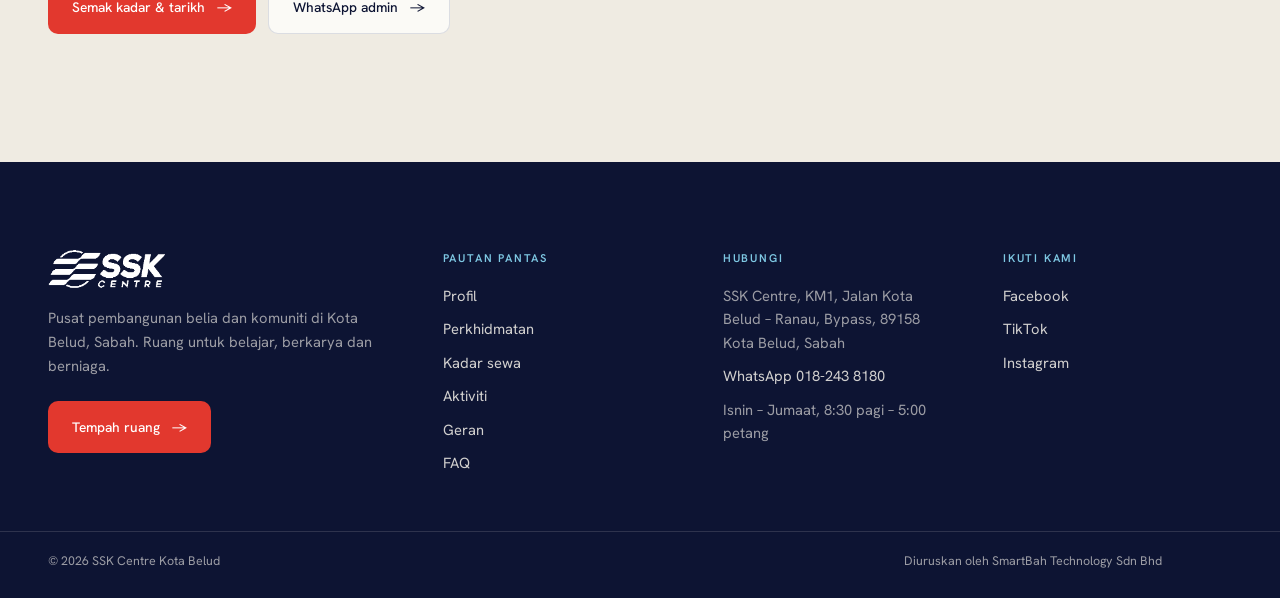
==== commit cd2d1f58: "SEO fixes, real location map, 404 page - Lighter page: logo, favicon and avatar thumbnails resized; " ====
--- a/aktiviti.html
+++ b/aktiviti.html
@@ -3,9 +3,21 @@
 <head>
 <meta charset="UTF-8">
 <meta name="viewport" content="width=device-width, initial-scale=1.0">
-<title>Aktiviti | SSK Centre Kota Belud</title>
+<title>Aktiviti &amp; Program | SSK Centre Kota Belud</title>
 <meta name="description" content="Program dan aktiviti yang telah diadakan di SSK Centre, Kota Belud: bengkel, kursus, program komuniti, pendidikan dan budaya.">
-<link rel="icon" href="assets/logo-ssk-centre.png">
+<link rel="canonical" href="https://sskcentrekb.netlify.app/aktiviti">
+<meta property="og:type" content="website">
+<meta property="og:site_name" content="SSK Centre Kota Belud">
+<meta property="og:locale" content="ms_MY">
+<meta property="og:title" content="Aktiviti &amp; Program | SSK Centre Kota Belud">
+<meta property="og:description" content="Program dan aktiviti yang telah diadakan di SSK Centre, Kota Belud: bengkel, kursus, program komuniti, pendidikan dan budaya.">
+<meta property="og:url" content="https://sskcentrekb.netlify.app/aktiviti">
+<meta property="og:image" content="https://sskcentrekb.netlify.app/assets/og.jpg">
+<meta property="og:image:width" content="1200">
+<meta property="og:image:height" content="630">
+<meta name="twitter:card" content="summary_large_image">
+<meta name="theme-color" content="#1a2a6c">
+<link rel="icon" href="assets/favicon.png">
 <link rel="preconnect" href="https://fonts.googleapis.com">
 <link rel="preconnect" href="https://fonts.gstatic.com" crossorigin>
 <link href="https://fonts.googleapis.com/css2?family=Instrument+Serif&family=Hanken+Grotesk:wght@300..700&display=swap" rel="stylesheet">
@@ -70,7 +82,69 @@
     <p class="pf-lead" data-i18n="aLead">Program, bengkel dan acara komuniti yang telah diadakan di SSK Centre, Kota Belud. Klik mana-mana aktiviti untuk melihat semua gambar.</p>
     <div class="akt-filter" role="group" aria-label="Kategori" id="aktFilter"></div>
   </section>
-  <div class="akt-list" id="aktList"></div>
+  <div class="akt-list" id="aktList">
+<!-- aktiviti:start (written by tools/prerender-aktiviti.mjs) -->
+<section class="akt-year" aria-label="2026">
+    <h2 class="akt-y">2026</h2>
+    <div class="akt-grid"><button class="akt-card" id="kaamatan-kreatif" data-id="kaamatan-kreatif" aria-label="Lihat gambar: Kaamatan Kreatif">
+      <span class="akt-img"><img src="assets/aktiviti/kaamatan-3.jpg" alt="Kaamatan Kreatif" loading="lazy"><i class="akt-badge">3 gambar</i></span>
+      <span class="akt-meta">25 Mei 2026 · Budaya &amp; kanak-kanak</span>
+      <b>Kaamatan Kreatif</b>
+      <span class="akt-desc">Bengkel kreatif sempena Pesta Kaamatan untuk kanak-kanak Kota Belud, dengan aktiviti seni, pergerakan dan pakaian tradisional. Setiap peserta menerima sijil penghargaan.</span>
+    </button><button class="akt-card" id="kota-belud-free-market" data-id="kota-belud-free-market" aria-label="Lihat gambar: Kota Belud Free Market">
+      <span class="akt-img"><img src="assets/aktiviti/freemarket-1.jpg" alt="Kota Belud Free Market" loading="lazy"><i class="akt-badge">3 gambar</i></span>
+      <span class="akt-meta">21 Mei 2026 · Komuniti</span>
+      <b>Kota Belud Free Market</b>
+      <span class="akt-desc">Pasar percuma untuk komuniti: pakaian dan barangan sumbangan yang boleh diambil oleh sesiapa yang memerlukan.</span>
+    </button><button class="akt-card" id="temuduga-city-u" data-id="temuduga-city-u" aria-label="Lihat gambar: Temuduga Terbuka City University Malaysia (Sabah)">
+      <span class="akt-img"><img src="assets/aktiviti/cityu-3.jpg" alt="Temuduga Terbuka City University Malaysia (Sabah)" loading="lazy"><i class="akt-badge">5 gambar</i></span>
+      <span class="akt-meta">13 Mei 2026 · Pendidikan</span>
+      <b>Temuduga Terbuka City University Malaysia (Sabah)</b>
+      <span class="akt-desc">Sesi temuduga dan pendaftaran terbuka bersama City University Malaysia untuk pelajar lepasan sekolah dan orang dewasa di Kota Belud.</span>
+    </button></div></section><section class="akt-year" aria-label="2025">
+    <h2 class="akt-y">2025</h2>
+    <div class="akt-grid"><button class="akt-card" id="the-kancil-days" data-id="the-kancil-days" aria-label="Lihat gambar: The Kancil Days">
+      <span class="akt-img"><img src="assets/aktiviti/kancil-1.jpg" alt="The Kancil Days" loading="lazy"><i class="akt-badge">3 gambar</i></span>
+      <span class="akt-meta">29 Jan 2025 · Komuniti</span>
+      <b>The Kancil Days</b>
+      <span class="akt-desc">Himpunan peminat dan kelab kereta Kancil di perkarangan SSK Centre, lengkap dengan pameran kereta dan sesi bersama tetamu kehormat.</span>
+    </button></div></section><section class="akt-year" aria-label="2024">
+    <h2 class="akt-y">2024</h2>
+    <div class="akt-grid"><button class="akt-card" id="program-1suria" data-id="program-1suria" aria-label="Lihat gambar: Program Komuniti bersama Yayasan 1Suria">
+      <span class="akt-img"><img src="assets/aktiviti/1suria-1.jpg" alt="Program Komuniti bersama Yayasan 1Suria" loading="lazy"><i class="akt-badge">2 gambar</i></span>
+      <span class="akt-meta">8 Mac 2024 · Komuniti</span>
+      <b>Program Komuniti bersama Yayasan 1Suria</b>
+      <span class="akt-desc">Hari komuniti bersama Yayasan 1Suria: pertandingan mewarna untuk keluarga, khidmat gunting rambut percuma untuk kanak-kanak dan pelbagai aktiviti santai.</span>
+    </button><button class="akt-card" id="kursus-cendawan" data-id="kursus-cendawan" aria-label="Lihat gambar: Kursus Asas Penanaman Cendawan">
+      <span class="akt-img"><img src="assets/aktiviti/cendawan-1.jpg" alt="Kursus Asas Penanaman Cendawan" loading="lazy"><i class="akt-badge">1 gambar</i></span>
+      <span class="akt-meta">2024 · Keusahawanan</span>
+      <b>Kursus Asas Penanaman Cendawan</b>
+      <span class="akt-desc">Kursus asas penanaman cendawan untuk bakal usahawan tani, dengan penyampaian sijil kepada peserta.</span>
+    </button></div></section><section class="akt-year" aria-label="Arkib">
+    <h2 class="akt-y">Arkib</h2>
+    <div class="akt-grid"><button class="akt-card" id="kursus-dron" data-id="kursus-dron" aria-label="Lihat gambar: Kursus Fotografi Udara (Dron)">
+      <span class="akt-img"><img src="assets/aktiviti/dron-1.jpg" alt="Kursus Fotografi Udara (Dron)" loading="lazy"><i class="akt-badge">1 gambar</i></span>
+      <span class="akt-meta">Latihan</span>
+      <b>Kursus Fotografi Udara (Dron)</b>
+      <span class="akt-desc">Kursus fotografi udara bersama University College Sabah Foundation (UCSF) dan Aerial Tech. Peserta menerima sijil tamat kursus.</span>
+    </button><button class="akt-card" id="promosi-ikn" data-id="promosi-ikn" aria-label="Lihat gambar: Promosi Institut Kraf Negara (IKN)">
+      <span class="akt-img"><img src="assets/aktiviti/ikn-1.jpg" alt="Promosi Institut Kraf Negara (IKN)" loading="lazy"><i class="akt-badge">1 gambar</i></span>
+      <span class="akt-meta">Pendidikan</span>
+      <b>Promosi Institut Kraf Negara (IKN)</b>
+      <span class="akt-desc">Pameran dan promosi kemasukan Institut Kraf Negara untuk belia yang berminat dalam bidang kraf.</span>
+    </button><button class="akt-card" id="taklimat-komuniti" data-id="taklimat-komuniti" aria-label="Lihat gambar: Sesi Taklimat Komuniti">
+      <span class="akt-img"><img src="assets/aktiviti/taklimat-1.jpg" alt="Sesi Taklimat Komuniti" loading="lazy"><i class="akt-badge">2 gambar</i></span>
+      <span class="akt-meta">Latihan</span>
+      <b>Sesi Taklimat Komuniti</b>
+      <span class="akt-desc">Taklimat dan perkongsian maklumat untuk penduduk setempat di ruang terbuka SSK Centre.</span>
+    </button><button class="akt-card" id="malam-komuniti" data-id="malam-komuniti" aria-label="Lihat gambar: Malam Komuniti">
+      <span class="akt-img"><img src="assets/aktiviti/malam-1.jpg" alt="Malam Komuniti" loading="lazy"><i class="akt-badge">2 gambar</i></span>
+      <span class="akt-meta">Komuniti</span>
+      <b>Malam Komuniti</b>
+      <span class="akt-desc">Malam santai bersama komuniti di ruang luar SSK Centre dan CentreKafe.</span>
+    </button></div></section>
+<!-- aktiviti:end -->
+</div>
   <section class="sec sec-soft akt-cta">
     <div class="sec-in">
       <h2 class="h2" data-i18n-html="aCtaH">Mahu anjurkan program<br><em>di SSK Centre?</em></h2>
@@ -100,7 +174,7 @@
     </nav>
     <div class="sf-col">
       <h3 data-i18n="sfContact">Hubungi</h3>
-      <p>SSK Centre, Kota Belud, Sabah</p>
+      <p>SSK Centre, KM1, Jalan Kota Belud – Ranau, Bypass, 89158 Kota Belud, Sabah</p>
       <a href="https://wa.me/60182438180" target="_blank" rel="noopener">WhatsApp 018-243 8180</a>
       <p data-i18n="cHoursV">Isnin – Jumaat, 8:30 pagi – 5:00 petang</p>
     </div>
--- a/css/site.css
+++ b/css/site.css
@@ -547,6 +547,7 @@
   justify-content: center;
   align-items: flex-start;
   padding: 0 var(--gutter);
+  background: rgba(13, 20, 51, calc(var(--in, 0) * 0.96));
 }
 .final .wrap {
   opacity: var(--in, 0);
@@ -1090,3 +1091,244 @@
     stroke-dashoffset: 0;
   }
 }
+
+/* ---------- location (closing section): text + illustrated map ---------- */
+.final .wrap.loc {
+  max-width: 78rem;
+  width: 100%;
+  display: grid;
+  grid-template-columns: minmax(0, 0.9fr) minmax(0, 1.1fr);
+  gap: clamp(1.5rem, 4vw, 4rem);
+  align-items: center;
+}
+.loc h2 {
+  font-size: clamp(3rem, 7vw, 7rem);
+  margin-bottom: 26px;
+}
+.loc .meta {
+  gap: 1.2rem 2.2rem;
+  margin-bottom: 28px;
+}
+.final-eye {
+  font-size: 0.74rem;
+  letter-spacing: 0.16em;
+  text-transform: uppercase;
+  color: var(--_sky);
+  margin-bottom: 14px;
+}
+.loc-map {
+  position: relative;
+  display: block;
+  aspect-ratio: 16 / 10;
+  border-radius: 24px;
+  overflow: hidden;
+  background: #10183d;
+  border: 1px solid rgba(244, 241, 234, 0.16);
+  box-shadow: 0 30px 60px -30px rgba(0, 0, 0, 0.7);
+  text-decoration: none;
+  color: inherit;
+}
+.loc-svg {
+  position: absolute;
+  inset: 0;
+  width: 100%;
+  height: 100%;
+}
+.loc-blocks rect {
+  fill: rgba(244, 241, 234, 0.045);
+}
+.loc-river {
+  fill: none;
+  stroke: rgba(126, 200, 227, 0.22);
+  stroke-width: 26;
+  stroke-linecap: round;
+}
+.loc-roads path {
+  fill: none;
+  stroke: rgba(244, 241, 234, 0.2);
+  stroke-width: 7;
+  stroke-linecap: round;
+}
+.loc-route {
+  fill: none;
+  stroke: #fff;
+  stroke-width: 6;
+  stroke-linecap: round;
+  stroke-dasharray: 1;
+  stroke-dashoffset: 0;
+}
+.loc-label {
+  fill: rgba(244, 241, 234, 0.55);
+  font: 600 15px var(--font-body);
+  letter-spacing: 0.04em;
+}
+.loc-label.road {
+  font-size: 13px;
+  fill: rgba(244, 241, 234, 0.7);
+}
+.loc-roads .main {
+  stroke: rgba(244, 241, 234, 0.32);
+  stroke-width: 12;
+}
+.loc-addr {
+  line-height: 1.5;
+}
+.loc-drop path {
+  fill: var(--_red);
+}
+.loc-drop circle {
+  fill: #fff;
+}
+.loc-ring {
+  fill: none;
+  stroke: var(--_sky);
+  stroke-width: 2;
+  opacity: 0;
+  transform-box: fill-box;
+  transform-origin: center;
+}
+.loc-pop {
+  position: absolute;
+  left: 51%;
+  top: 2.5%;
+  width: 40%;
+  translate: -50% 0;
+  padding: 6px;
+  border-radius: 16px;
+  background: rgb(60, 65, 87);
+  border: 1px solid rgba(244, 241, 234, 0.25);
+  box-shadow: 0 18px 40px -18px rgba(0, 0, 0, 0.8);
+  transform-origin: 50% 100%;
+}
+.loc-pop::after {
+  content: '';
+  position: absolute;
+  left: 50%;
+  bottom: -8px;
+  width: 14px;
+  height: 14px;
+  translate: -50% 0;
+  rotate: 45deg;
+  background: rgb(60, 65, 87);
+  border-right: 1px solid rgba(244, 241, 234, 0.25);
+  border-bottom: 1px solid rgba(244, 241, 234, 0.25);
+}
+.loc-pop img {
+  display: block;
+  width: 100%;
+  height: auto;
+  border-radius: 11px;
+}
+.loc-pop b {
+  position: absolute;
+  left: 14px;
+  bottom: 12px;
+  font-size: 0.78rem;
+  font-weight: 600;
+  color: #fff;
+  text-shadow: 0 1px 6px rgba(0, 0, 0, 0.6);
+}
+.loc-chip {
+  position: absolute;
+  right: 14px;
+  bottom: 14px;
+  padding: 9px 16px;
+  border-radius: 999px;
+  background: var(--_cream);
+  color: var(--_night);
+  font-size: 0.72rem;
+  font-weight: 700;
+  letter-spacing: 0.08em;
+  text-transform: uppercase;
+  transition: background 0.2s;
+}
+.loc-map:hover .loc-chip {
+  background: #fff;
+}
+
+/* animation: the route draws in, the pin drops, the photo pops up, rings pulse (js/motion.js adds .go) */
+html.mo .loc-route {
+  stroke-dashoffset: 1;
+  transition: stroke-dashoffset 1.6s cubic-bezier(0.65, 0, 0.35, 1) 0.2s;
+}
+html.mo .loc-drop {
+  translate: 0 -120px;
+  opacity: 0;
+}
+html.mo .loc-pop {
+  opacity: 0;
+  scale: 0.6;
+  transition:
+    opacity 0.4s ease 2.5s,
+    scale 0.6s cubic-bezier(0.34, 1.56, 0.64, 1) 2.5s;
+}
+html.mo .loc-map.go .loc-route {
+  stroke-dashoffset: 0;
+}
+html.mo .loc-map.go .loc-drop {
+  animation: loc-drop 0.9s cubic-bezier(0.3, 0, 0.3, 1) 1.6s forwards;
+}
+html.mo .loc-map.go .loc-pop {
+  opacity: 1;
+  scale: 1;
+}
+html.mo .loc-map.go .loc-ring {
+  animation: loc-ring 2.4s ease-out 2.4s infinite;
+}
+html.mo .loc-map.go .loc-ring.r2 {
+  animation-delay: 3.6s;
+}
+@keyframes loc-drop {
+  0% {
+    translate: 0 -120px;
+    opacity: 0;
+  }
+  50% {
+    translate: 0 0;
+    opacity: 1;
+  }
+  68% {
+    translate: 0 -16px;
+  }
+  84% {
+    translate: 0 0;
+  }
+  92% {
+    translate: 0 -4px;
+  }
+  100% {
+    translate: 0 0;
+    opacity: 1;
+  }
+}
+@keyframes loc-ring {
+  0% {
+    scale: 0.4;
+    opacity: 0.9;
+  }
+  100% {
+    scale: 2.6;
+    opacity: 0;
+  }
+}
+@media (max-width: 900px) {
+  .final .wrap.loc {
+    grid-template-columns: minmax(0, 1fr);
+    gap: 18px;
+  }
+  .loc h2 {
+    font-size: clamp(2.6rem, 12vw, 3.6rem);
+    margin-bottom: 14px;
+  }
+  .loc .meta {
+    gap: 10px 22px;
+    margin-bottom: 16px;
+  }
+  .loc-map {
+    order: 2;
+  }
+  .loc-pop {
+    width: 58%;
+    top: 4%;
+  }
+}
--- a/css/profil.css
+++ b/css/profil.css
@@ -61,6 +61,10 @@
   max-width: 44rem;
 }
 .pf-eye {
+  display: block;
+  font-family: var(--font-body);
+  font-weight: 400;
+  line-height: 1.5;
   font-size: 0.74rem;
   letter-spacing: 0.14em;
   text-transform: uppercase;
@@ -819,3 +823,12 @@
     right: calc(50% - 60px);
   }
 }
+
+/* ---------- 404 page ---------- */
+.nf {
+  min-height: 70vh;
+  padding-top: 140px;
+}
+.nf .lead {
+  margin: 16px 0 28px;
+}
